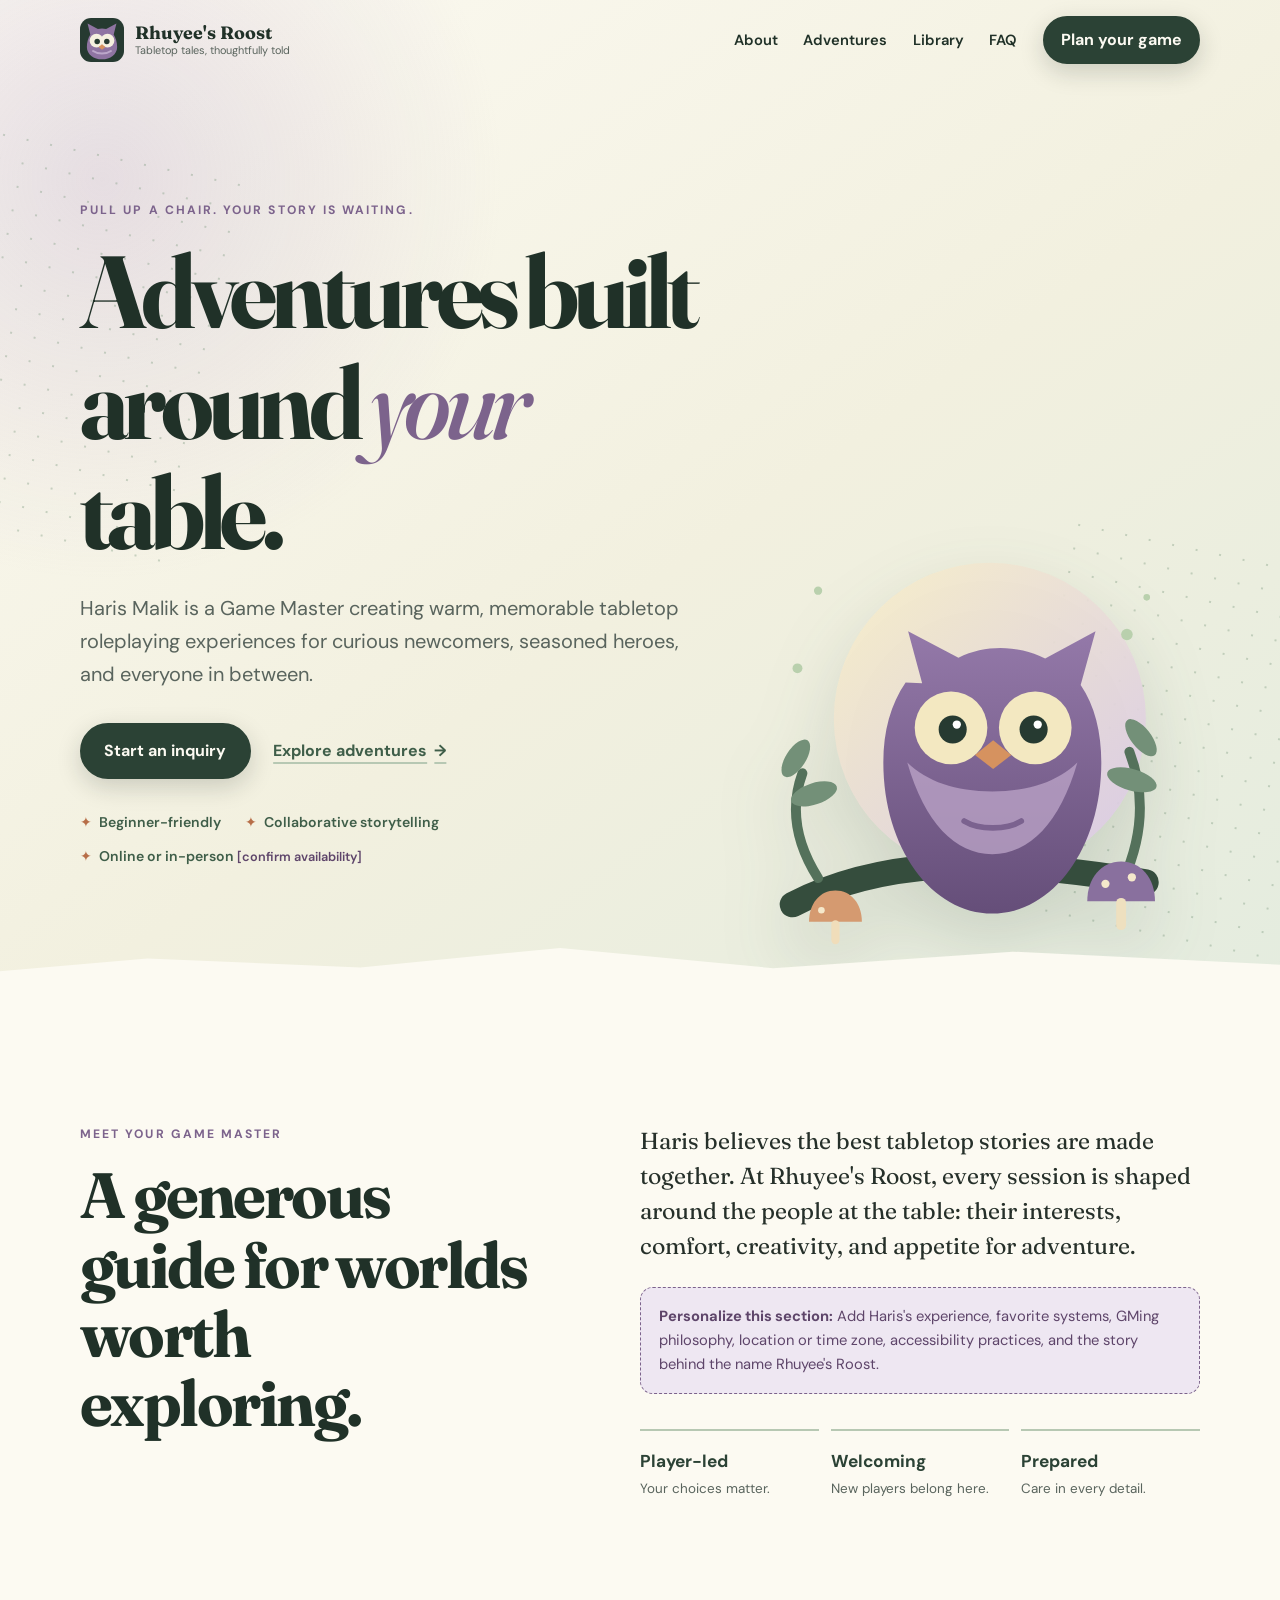
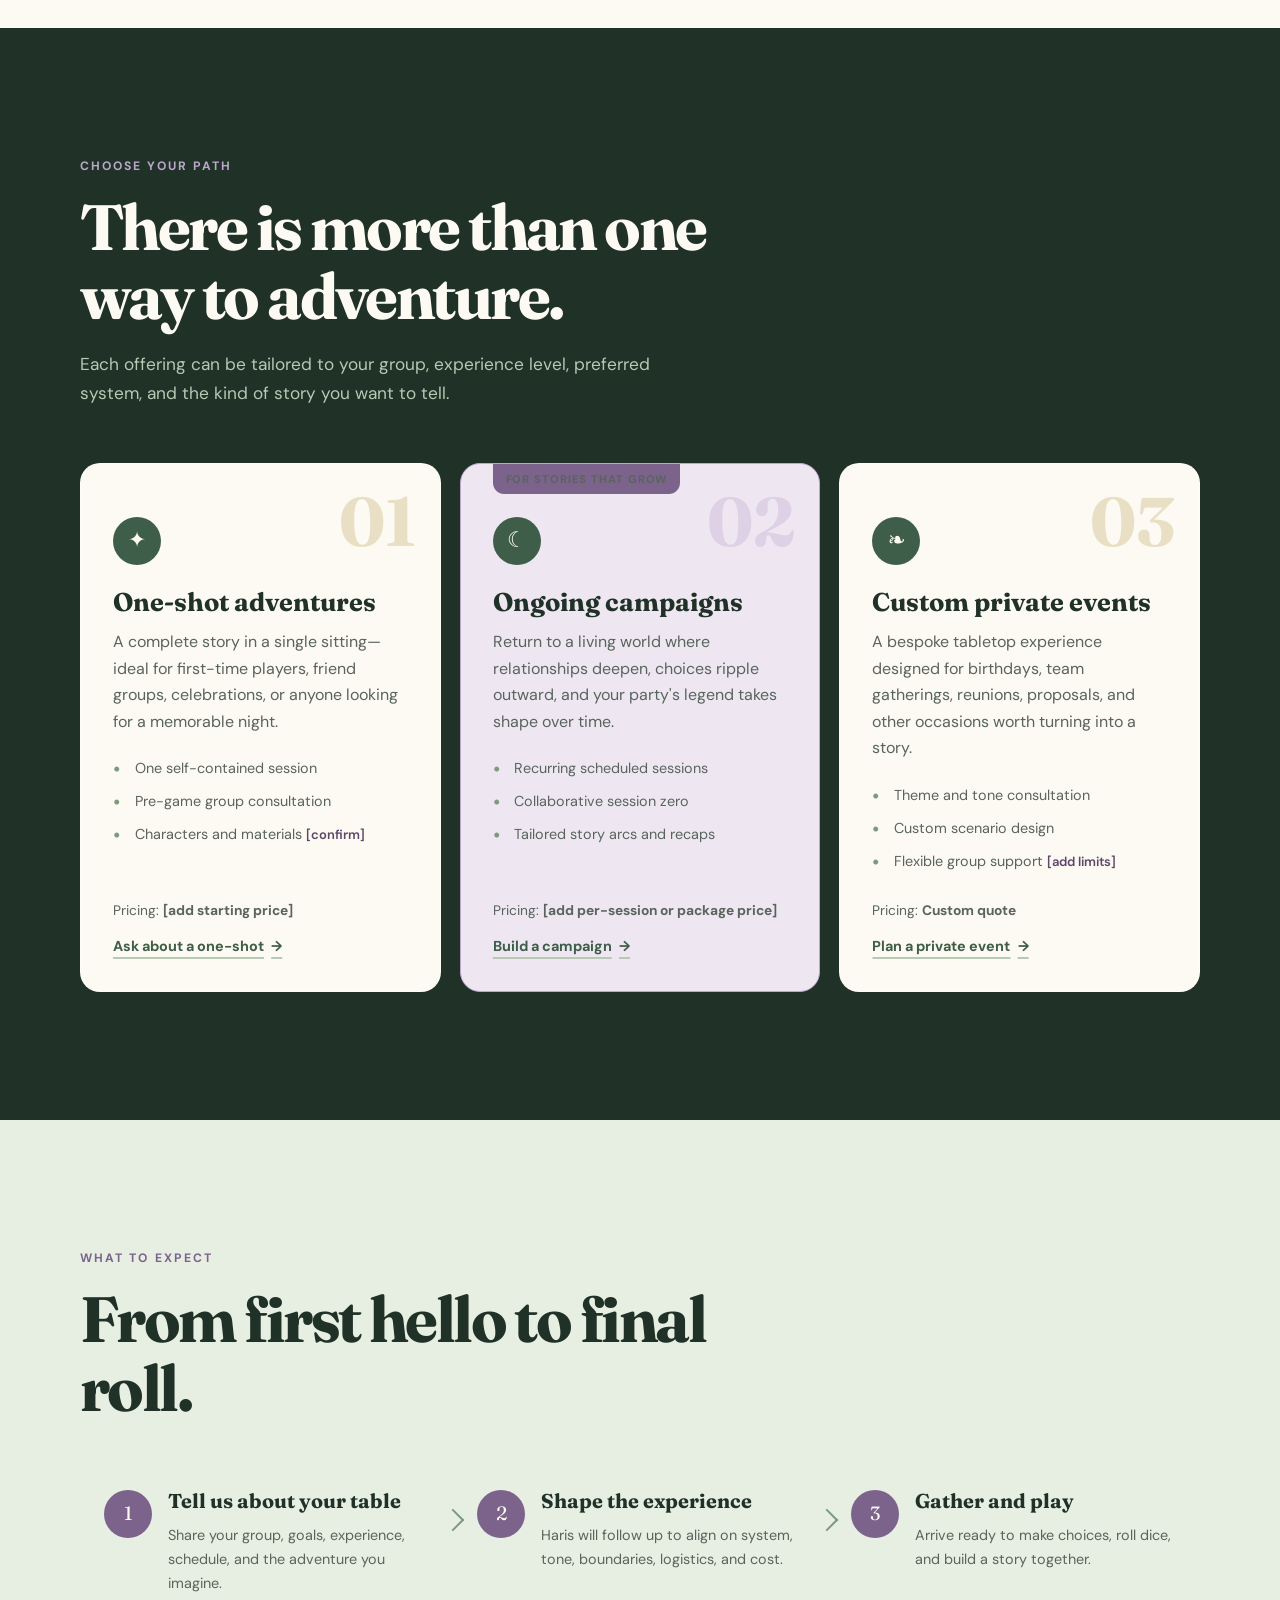
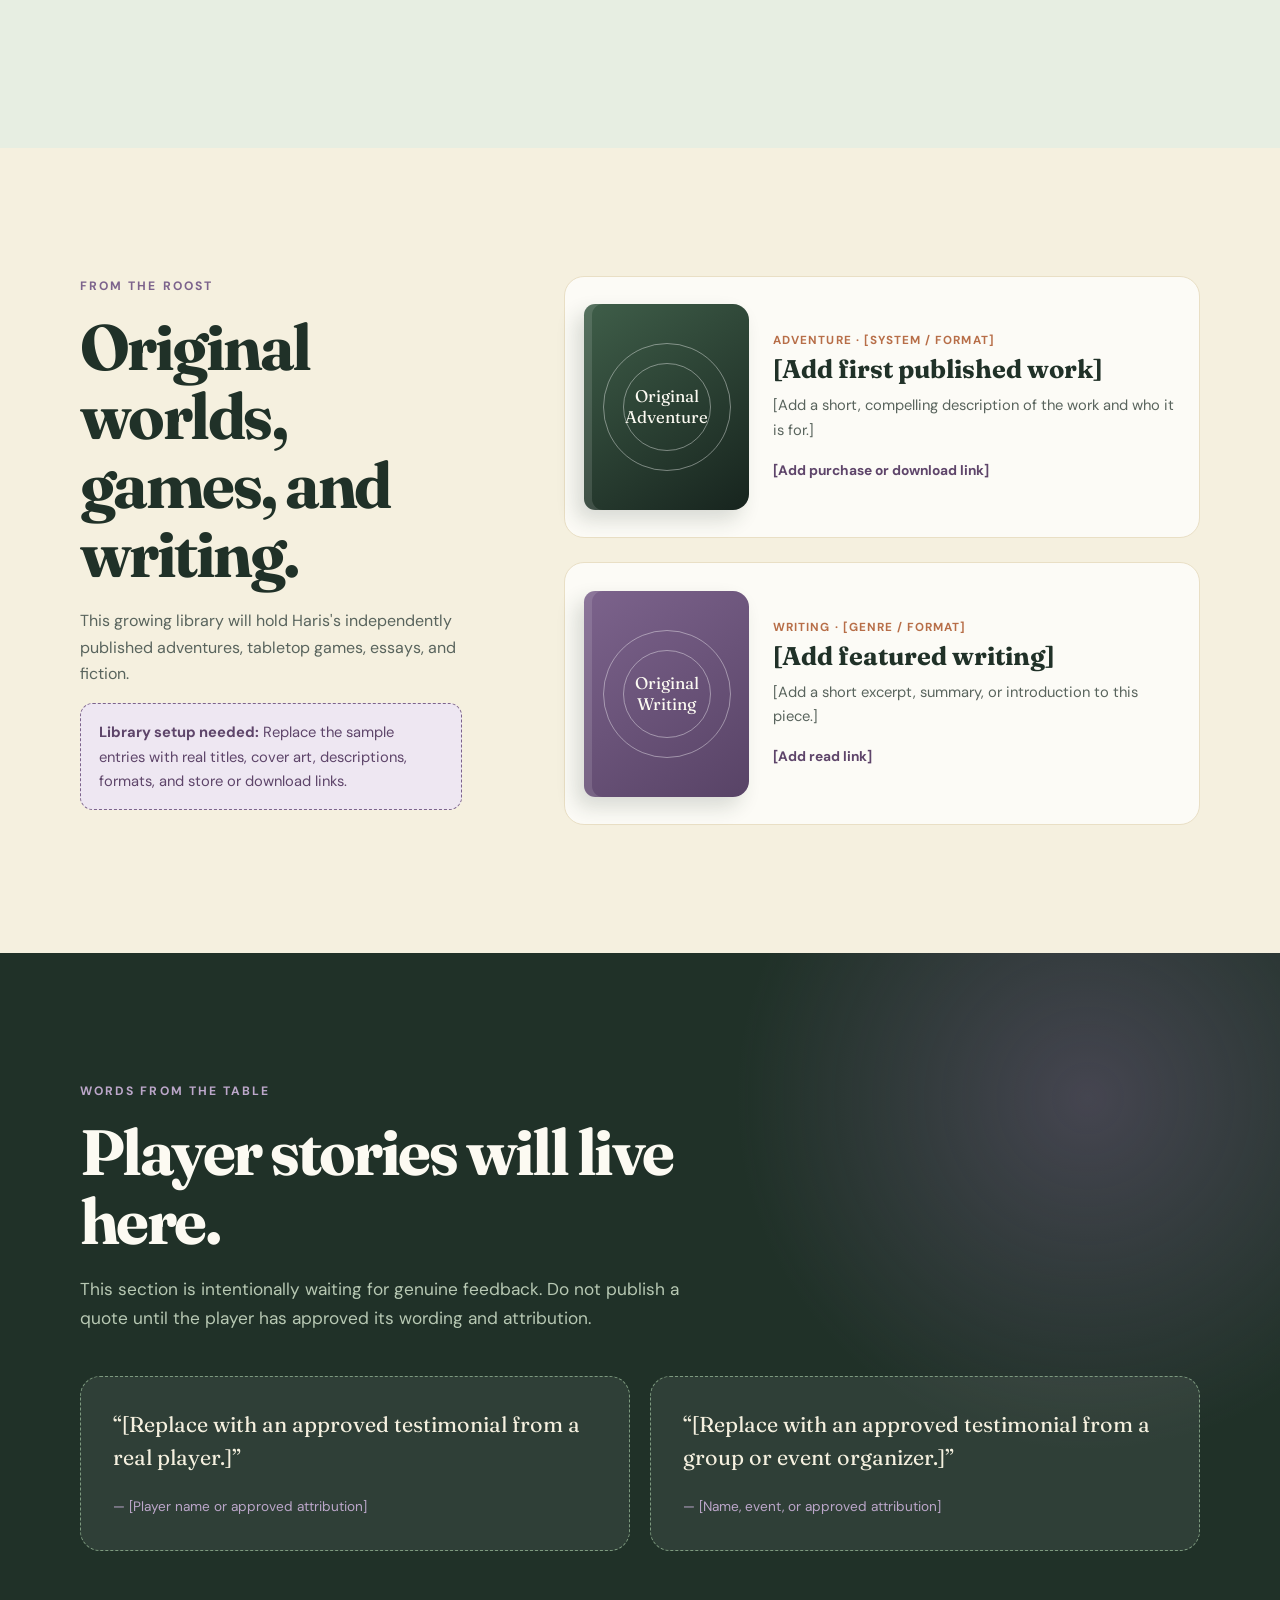
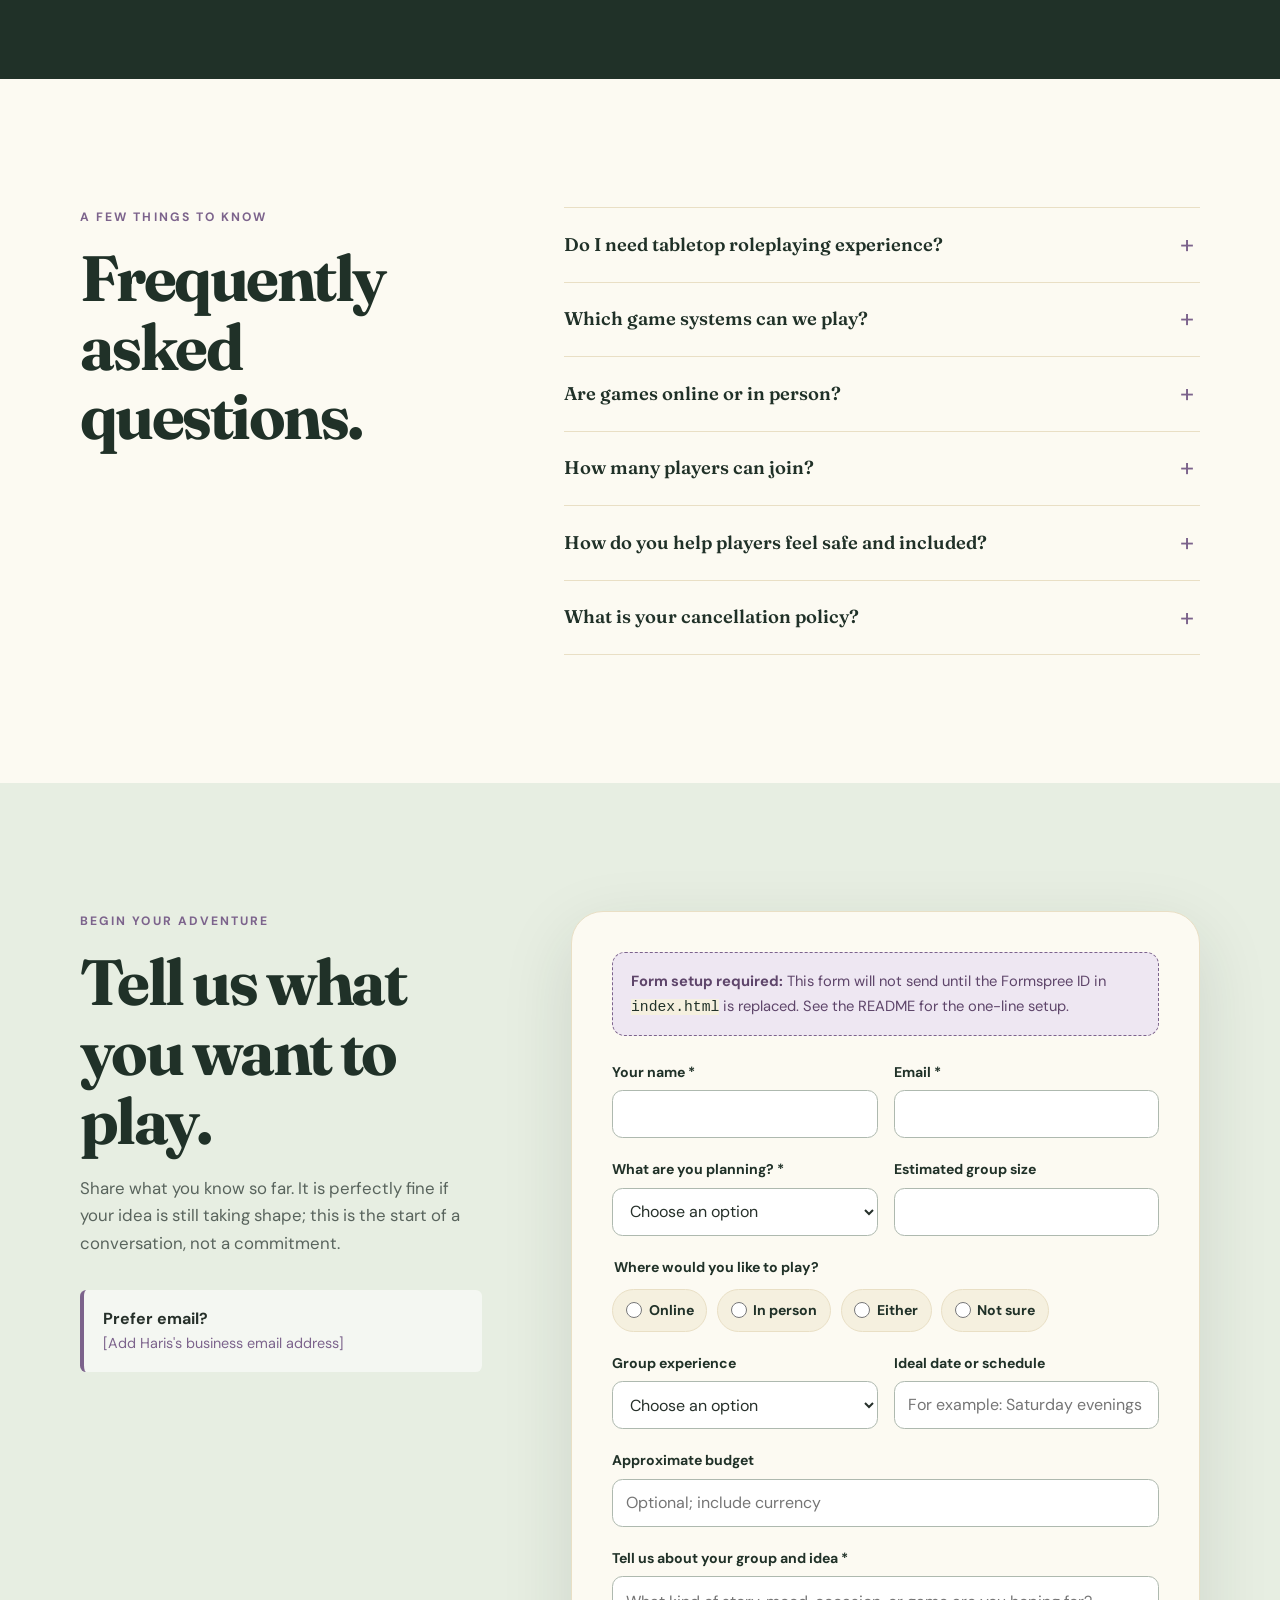
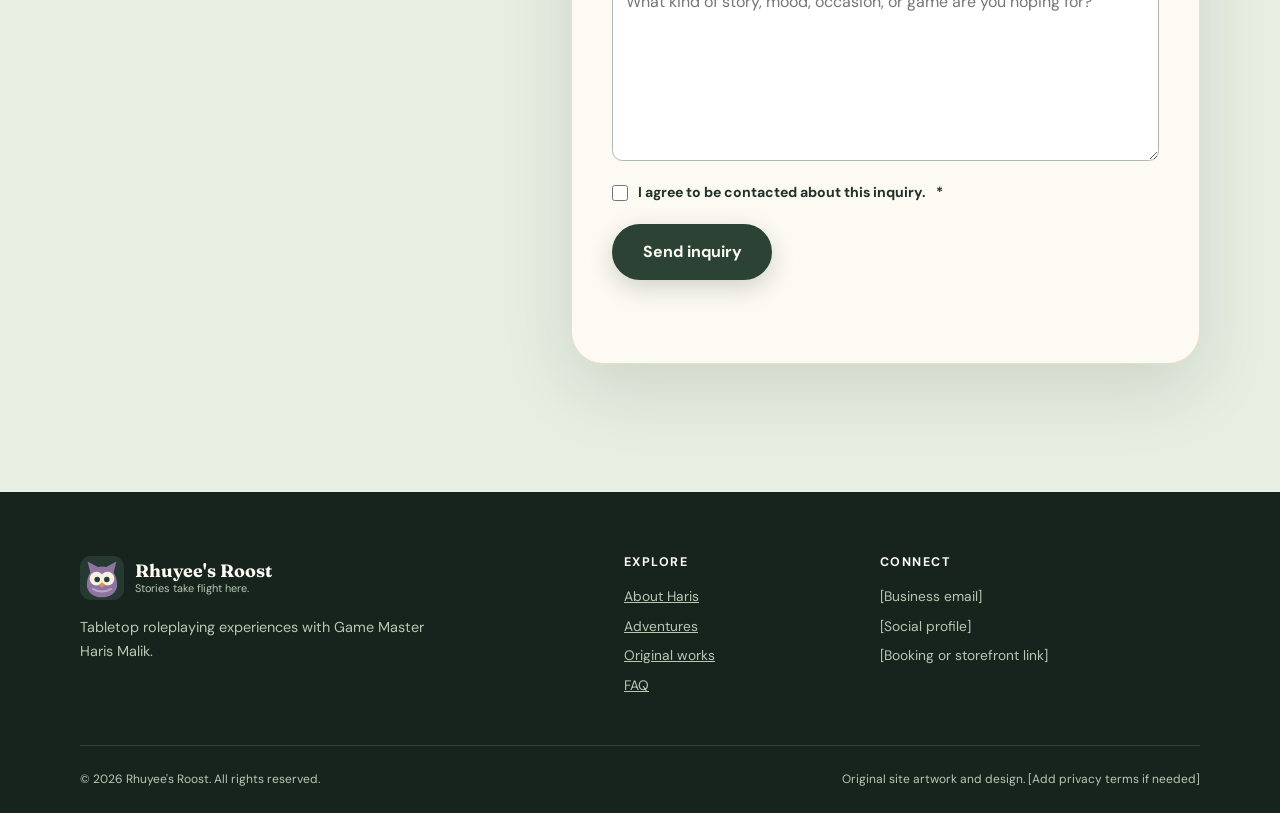
==== index.html @ 5bcc28de "Build initial Rhuyee's Roost website Co-authored-by: Copilot App <223556219+Copilot@users.noreply.gi" ====
<!doctype html>
<html lang="en">
  <head>
    <meta charset="utf-8">
    <meta name="viewport" content="width=device-width, initial-scale=1">
    <meta
      name="description"
      content="Rhuyee's Roost offers welcoming, story-rich tabletop roleplaying adventures led by Game Master Haris Malik."
    >
    <meta name="theme-color" content="#263a31">
    <meta property="og:type" content="website">
    <meta property="og:title" content="Rhuyee's Roost | Tabletop Adventures with Haris Malik">
    <meta
      property="og:description"
      content="Gather around the table for thoughtful, collaborative tabletop roleplaying adventures."
    >
    <meta property="og:url" content="https://jada-not-java.github.io/rhuyees-roost/">
    <meta
      property="og:image"
      content="https://jada-not-java.github.io/rhuyees-roost/assets/social-card.svg"
    >
    <meta property="og:image:alt" content="An illustrated owl resting among leaves and mushrooms">
    <meta name="twitter:card" content="summary_large_image">
    <title>Rhuyee's Roost | Tabletop Adventures with Haris Malik</title>
    <link rel="icon" href="assets/favicon.svg" type="image/svg+xml">
    <link rel="stylesheet" href="styles.css">
    <script src="script.js" defer></script>
  </head>
  <body>
    <a class="skip-link" href="#main-content">Skip to main content</a>

    <header class="site-header" data-header>
      <div class="shell header-inner">
        <a class="brand" href="#top" aria-label="Rhuyee's Roost home">
          <img src="assets/favicon.svg" alt="" width="44" height="44">
          <span>
            <strong>Rhuyee's Roost</strong>
            <small>Tabletop tales, thoughtfully told</small>
          </span>
        </a>

        <button
          class="nav-toggle"
          type="button"
          aria-expanded="false"
          aria-controls="primary-navigation"
          data-nav-toggle
        >
          <span class="sr-only">Toggle navigation</span>
          <span aria-hidden="true"></span>
          <span aria-hidden="true"></span>
          <span aria-hidden="true"></span>
        </button>

        <nav id="primary-navigation" class="primary-nav" aria-label="Primary navigation" data-nav>
          <a href="#about">About</a>
          <a href="#services">Adventures</a>
          <a href="#library">Library</a>
          <a href="#faq">FAQ</a>
          <a class="button button-small" href="#contact">Plan your game</a>
        </nav>
      </div>
    </header>

    <main id="main-content">
      <section id="top" class="hero">
        <div class="hero-glow" aria-hidden="true"></div>
        <div class="shell hero-grid">
          <div class="hero-copy">
            <p class="eyebrow">Pull up a chair. Your story is waiting.</p>
            <h1>Adventures built around <em>your</em> table.</h1>
            <p class="hero-lede">
              Haris Malik is a Game Master creating warm, memorable tabletop roleplaying
              experiences for curious newcomers, seasoned heroes, and everyone in between.
            </p>
            <div class="button-row">
              <a class="button" href="#contact">Start an inquiry</a>
              <a class="text-link" href="#services">Explore adventures <span aria-hidden="true">→</span></a>
            </div>
            <ul class="hero-notes" aria-label="Service highlights">
              <li>Beginner-friendly</li>
              <li>Collaborative storytelling</li>
              <li>Online or in-person <span class="placeholder-inline">[confirm availability]</span></li>
            </ul>
          </div>

          <div class="hero-art" aria-label="An original illustration of an owl in a moonlit forest">
            <svg viewBox="0 0 560 590" role="img" aria-labelledby="hero-art-title hero-art-desc">
              <title id="hero-art-title">The owl of Rhuyee's Roost</title>
              <desc id="hero-art-desc">A friendly owl perched on a branch among leaves and mushrooms.</desc>
              <defs>
                <linearGradient id="moon" x1="0" x2="1" y1="0" y2="1">
                  <stop offset="0" stop-color="#f8efc7"/>
                  <stop offset="1" stop-color="#d9c9e8"/>
                </linearGradient>
                <linearGradient id="owlBody" x1="0" x2="0" y1="0" y2="1">
                  <stop offset="0" stop-color="#9479a9"/>
                  <stop offset="1" stop-color="#654e79"/>
                </linearGradient>
              </defs>
              <circle cx="305" cy="254" r="189" fill="url(#moon)" opacity=".92"/>
              <path d="M66 479c101-52 230-61 428-27" fill="none" stroke="#354d3d" stroke-width="31" stroke-linecap="round"/>
              <path d="M97 447c-26-41-35-83-19-127M467 448c23-51 26-104 7-154" fill="none" stroke="#54715b" stroke-width="12" stroke-linecap="round"/>
              <g fill="#739078">
                <ellipse cx="70" cy="302" rx="26" ry="12" transform="rotate(-57 70 302)"/>
                <ellipse cx="92" cy="345" rx="29" ry="13" transform="rotate(-18 92 345)"/>
                <ellipse cx="488" cy="277" rx="27" ry="12" transform="rotate(52 488 277)"/>
                <ellipse cx="477" cy="328" rx="31" ry="13" transform="rotate(16 477 328)"/>
              </g>
              <g transform="translate(165 135)">
                <path d="M58 76 41 13l61 32c34-16 71-15 105 1l61-33-18 65c17 25 25 57 25 94 0 104-59 183-132 183S11 276 11 172c0-38 9-71 27-97Z" fill="url(#owlBody)"/>
                <path d="M40 172c21 73 58 111 103 111s82-38 103-111c-24 23-58 35-103 35S64 195 40 172Z" fill="#b9a2c6" opacity=".8"/>
                <circle cx="93" cy="130" r="44" fill="#f3e8c1"/>
                <circle cx="195" cy="130" r="44" fill="#f3e8c1"/>
                <circle cx="95" cy="132" r="17" fill="#263a31"/>
                <circle cx="193" cy="132" r="17" fill="#263a31"/>
                <circle cx="100" cy="126" r="5" fill="#fff"/>
                <circle cx="198" cy="126" r="5" fill="#fff"/>
                <path d="m144 145-22 18 22 17 22-17Z" fill="#d6925f"/>
                <path d="M109 243c18 11 51 11 69 0" fill="none" stroke="#7b628f" stroke-width="7" stroke-linecap="round"/>
              </g>
              <g>
                <path d="M86 500c0-22 13-38 32-38s32 16 32 38" fill="#d59a70"/>
                <rect x="113" y="498" width="10" height="29" rx="5" fill="#f0ddba"/>
                <circle cx="101" cy="486" r="4" fill="#f5e8cb"/>
                <path d="M423 475c0-28 17-48 41-48s41 20 41 48" fill="#89709e"/>
                <rect x="458" y="471" width="12" height="39" rx="6" fill="#eee0bf"/>
                <circle cx="445" cy="454" r="5" fill="#f5e8cb"/>
                <circle cx="477" cy="446" r="5" fill="#f5e8cb"/>
              </g>
              <g fill="#b9d0ad">
                <circle cx="97" cy="99" r="5"/>
                <circle cx="471" cy="152" r="7"/>
                <circle cx="495" cy="107" r="4"/>
                <circle cx="72" cy="193" r="6"/>
              </g>
            </svg>
          </div>
        </div>
        <div class="hero-wave" aria-hidden="true"></div>
      </section>

      <section id="about" class="section about">
        <div class="shell split-layout">
          <div>
            <p class="eyebrow">Meet your Game Master</p>
            <h2>A generous guide for worlds worth exploring.</h2>
          </div>
          <div class="prose">
            <p>
              Haris believes the best tabletop stories are made together. At Rhuyee's Roost,
              every session is shaped around the people at the table: their interests, comfort,
              creativity, and appetite for adventure.
            </p>
            <p class="placeholder-block">
              <strong>Personalize this section:</strong> Add Haris's experience, favorite systems,
              GMing philosophy, location or time zone, accessibility practices, and the story
              behind the name Rhuyee's Roost.
            </p>
            <div class="about-values">
              <div>
                <strong>Player-led</strong>
                <span>Your choices matter.</span>
              </div>
              <div>
                <strong>Welcoming</strong>
                <span>New players belong here.</span>
              </div>
              <div>
                <strong>Prepared</strong>
                <span>Care in every detail.</span>
              </div>
            </div>
          </div>
        </div>
      </section>

      <section id="services" class="section services">
        <div class="shell">
          <div class="section-heading">
            <p class="eyebrow">Choose your path</p>
            <h2>There is more than one way to adventure.</h2>
            <p>
              Each offering can be tailored to your group, experience level, preferred system,
              and the kind of story you want to tell.
            </p>
          </div>

          <div class="card-grid">
            <article class="service-card">
              <span class="card-number" aria-hidden="true">01</span>
              <div class="service-icon" aria-hidden="true">✦</div>
              <h3>One-shot adventures</h3>
              <p>
                A complete story in a single sitting—ideal for first-time players, friend groups,
                celebrations, or anyone looking for a memorable night.
              </p>
              <ul>
                <li>One self-contained session</li>
                <li>Pre-game group consultation</li>
                <li>Characters and materials <span class="placeholder-inline">[confirm]</span></li>
              </ul>
              <p class="price-placeholder">Pricing: <strong>[add starting price]</strong></p>
              <a class="text-link" href="#contact">Ask about a one-shot <span aria-hidden="true">→</span></a>
            </article>

            <article class="service-card featured">
              <p class="featured-label">For stories that grow</p>
              <span class="card-number" aria-hidden="true">02</span>
              <div class="service-icon" aria-hidden="true">☾</div>
              <h3>Ongoing campaigns</h3>
              <p>
                Return to a living world where relationships deepen, choices ripple outward, and
                your party's legend takes shape over time.
              </p>
              <ul>
                <li>Recurring scheduled sessions</li>
                <li>Collaborative session zero</li>
                <li>Tailored story arcs and recaps</li>
              </ul>
              <p class="price-placeholder">Pricing: <strong>[add per-session or package price]</strong></p>
              <a class="text-link" href="#contact">Build a campaign <span aria-hidden="true">→</span></a>
            </article>

            <article class="service-card">
              <span class="card-number" aria-hidden="true">03</span>
              <div class="service-icon" aria-hidden="true">❧</div>
              <h3>Custom private events</h3>
              <p>
                A bespoke tabletop experience designed for birthdays, team gatherings, reunions,
                proposals, and other occasions worth turning into a story.
              </p>
              <ul>
                <li>Theme and tone consultation</li>
                <li>Custom scenario design</li>
                <li>Flexible group support <span class="placeholder-inline">[add limits]</span></li>
              </ul>
              <p class="price-placeholder">Pricing: <strong>Custom quote</strong></p>
              <a class="text-link" href="#contact">Plan a private event <span aria-hidden="true">→</span></a>
            </article>
          </div>
        </div>
      </section>

      <section class="section experience">
        <div class="shell">
          <div class="section-heading compact">
            <p class="eyebrow">What to expect</p>
            <h2>From first hello to final roll.</h2>
          </div>
          <ol class="steps">
            <li>
              <span>1</span>
              <div>
                <h3>Tell us about your table</h3>
                <p>Share your group, goals, experience, schedule, and the adventure you imagine.</p>
              </div>
            </li>
            <li>
              <span>2</span>
              <div>
                <h3>Shape the experience</h3>
                <p>Haris will follow up to align on system, tone, boundaries, logistics, and cost.</p>
              </div>
            </li>
            <li>
              <span>3</span>
              <div>
                <h3>Gather and play</h3>
                <p>Arrive ready to make choices, roll dice, and build a story together.</p>
              </div>
            </li>
          </ol>
        </div>
      </section>

      <section id="library" class="section library">
        <div class="shell library-grid">
          <div class="library-intro">
            <p class="eyebrow">From the Roost</p>
            <h2>Original worlds, games, and writing.</h2>
            <p>
              This growing library will hold Haris's independently published adventures,
              tabletop games, essays, and fiction.
            </p>
            <p class="placeholder-block">
              <strong>Library setup needed:</strong> Replace the sample entries with real titles,
              cover art, descriptions, formats, and store or download links.
            </p>
          </div>

          <div class="library-list">
            <article class="work-card">
              <div class="book-cover cover-one" aria-hidden="true">
                <span>Original<br>Adventure</span>
              </div>
              <div>
                <p class="work-type">Adventure · <span>[system / format]</span></p>
                <h3>[Add first published work]</h3>
                <p>[Add a short, compelling description of the work and who it is for.]</p>
                <span class="disabled-link" aria-label="Purchase or download link not yet available">
                  [Add purchase or download link]
                </span>
              </div>
            </article>

            <article class="work-card">
              <div class="book-cover cover-two" aria-hidden="true">
                <span>Original<br>Writing</span>
              </div>
              <div>
                <p class="work-type">Writing · <span>[genre / format]</span></p>
                <h3>[Add featured writing]</h3>
                <p>[Add a short excerpt, summary, or introduction to this piece.]</p>
                <span class="disabled-link" aria-label="Read link not yet available">[Add read link]</span>
              </div>
            </article>
          </div>
        </div>
      </section>

      <section class="section testimonials" aria-labelledby="testimonials-title">
        <div class="shell">
          <div class="section-heading compact">
            <p class="eyebrow">Words from the table</p>
            <h2 id="testimonials-title">Player stories will live here.</h2>
            <p>
              This section is intentionally waiting for genuine feedback. Do not publish a quote
              until the player has approved its wording and attribution.
            </p>
          </div>
          <div class="testimonial-grid">
            <blockquote>
              <p>“[Replace with an approved testimonial from a real player.]”</p>
              <footer>— [Player name or approved attribution]</footer>
            </blockquote>
            <blockquote>
              <p>“[Replace with an approved testimonial from a group or event organizer.]”</p>
              <footer>— [Name, event, or approved attribution]</footer>
            </blockquote>
          </div>
        </div>
      </section>

      <section id="faq" class="section faq">
        <div class="shell faq-layout">
          <div>
            <p class="eyebrow">A few things to know</p>
            <h2>Frequently asked questions.</h2>
          </div>
          <div class="accordion" data-accordion>
            <details>
              <summary>Do I need tabletop roleplaying experience?</summary>
              <p>
                Not at all. New players are welcome, and Haris can explain the rules, guide
                character creation, and help everyone feel at home at the table.
              </p>
            </details>
            <details>
              <summary>Which game systems can we play?</summary>
              <p>
                <span class="placeholder-inline">[List the systems Haris currently offers.]</span>
                If you have a particular system in mind, include it in your inquiry.
              </p>
            </details>
            <details>
              <summary>Are games online or in person?</summary>
              <p>
                <span class="placeholder-inline">[Confirm online platforms, in-person service area,
                travel policy, and any venue requirements.]</span>
              </p>
            </details>
            <details>
              <summary>How many players can join?</summary>
              <p>
                <span class="placeholder-inline">[Add ideal and maximum group sizes.]</span>
                Group size affects the recommended format, session length, and quote.
              </p>
            </details>
            <details>
              <summary>How do you help players feel safe and included?</summary>
              <p>
                Every booking includes a conversation about tone, boundaries, and player needs.
                <span class="placeholder-inline">[Add the safety tools and accessibility practices
                Haris uses.]</span>
              </p>
            </details>
            <details>
              <summary>What is your cancellation policy?</summary>
              <p>
                <span class="placeholder-inline">[Add booking, deposit, rescheduling, cancellation,
                and refund terms before accepting paid reservations.]</span>
              </p>
            </details>
          </div>
        </div>
      </section>

      <section id="contact" class="section contact">
        <div class="shell contact-grid">
          <div class="contact-copy">
            <p class="eyebrow">Begin your adventure</p>
            <h2>Tell us what you want to play.</h2>
            <p>
              Share what you know so far. It is perfectly fine if your idea is still taking shape;
              this is the start of a conversation, not a commitment.
            </p>
            <div class="contact-note">
              <strong>Prefer email?</strong>
              <span>[Add Haris's business email address]</span>
            </div>
          </div>

          <form
            class="inquiry-form"
            action="https://formspree.io/f/REPLACE_WITH_FORM_ID"
            method="post"
            data-inquiry-form
          >
            <div class="form-banner" role="note">
              <strong>Form setup required:</strong> This form will not send until the Formspree ID
              in <code>index.html</code> is replaced. See the README for the one-line setup.
            </div>

            <div class="field-row">
              <div class="field">
                <label for="name">Your name <span aria-hidden="true">*</span></label>
                <input id="name" name="name" type="text" autocomplete="name" required>
              </div>
              <div class="field">
                <label for="email">Email <span aria-hidden="true">*</span></label>
                <input id="email" name="email" type="email" autocomplete="email" required>
              </div>
            </div>

            <div class="field-row">
              <div class="field">
                <label for="service">What are you planning? <span aria-hidden="true">*</span></label>
                <select id="service" name="service" required>
                  <option value="">Choose an option</option>
                  <option>One-shot adventure</option>
                  <option>Ongoing campaign</option>
                  <option>Custom private event</option>
                  <option>Not sure yet</option>
                </select>
              </div>
              <div class="field">
                <label for="group-size">Estimated group size</label>
                <input id="group-size" name="group_size" type="number" min="1" max="30" inputmode="numeric">
              </div>
            </div>

            <fieldset>
              <legend>Where would you like to play?</legend>
              <div class="choice-row">
                <label><input type="radio" name="format" value="Online"> Online</label>
                <label><input type="radio" name="format" value="In person"> In person</label>
                <label><input type="radio" name="format" value="Either"> Either</label>
                <label><input type="radio" name="format" value="Not sure"> Not sure</label>
              </div>
            </fieldset>

            <div class="field-row">
              <div class="field">
                <label for="experience">Group experience</label>
                <select id="experience" name="experience">
                  <option value="">Choose an option</option>
                  <option>Everyone is new</option>
                  <option>Mostly new players</option>
                  <option>Mixed experience</option>
                  <option>Mostly experienced players</option>
                </select>
              </div>
              <div class="field">
                <label for="timing">Ideal date or schedule</label>
                <input id="timing" name="timing" type="text" placeholder="For example: Saturday evenings in May">
              </div>
            </div>

            <div class="field">
              <label for="budget">Approximate budget</label>
              <input
                id="budget"
                name="budget"
                type="text"
                inputmode="decimal"
                placeholder="Optional; include currency"
              >
            </div>

            <div class="field">
              <label for="message">Tell us about your group and idea <span aria-hidden="true">*</span></label>
              <textarea
                id="message"
                name="message"
                rows="6"
                required
                placeholder="What kind of story, mood, occasion, or game are you hoping for?"
              ></textarea>
            </div>

            <div class="field checkbox-field">
              <label>
                <input type="checkbox" name="contact_consent" value="yes" required>
                I agree to be contacted about this inquiry. <span aria-hidden="true">*</span>
              </label>
            </div>

            <input type="text" name="_gotcha" tabindex="-1" autocomplete="off" class="honeypot" aria-hidden="true">
            <input type="hidden" name="_subject" value="New Rhuyee's Roost booking inquiry">

            <button class="button submit-button" type="submit">Send inquiry</button>
            <p class="form-status" role="status" aria-live="polite" data-form-status></p>
          </form>
        </div>
      </section>
    </main>

    <footer class="site-footer">
      <div class="shell footer-grid">
        <div>
          <a class="brand footer-brand" href="#top" aria-label="Rhuyee's Roost home">
            <img src="assets/favicon.svg" alt="" width="44" height="44">
            <span>
              <strong>Rhuyee's Roost</strong>
              <small>Stories take flight here.</small>
            </span>
          </a>
          <p>Tabletop roleplaying experiences with Game Master Haris Malik.</p>
        </div>
        <div>
          <h2>Explore</h2>
          <a href="#about">About Haris</a>
          <a href="#services">Adventures</a>
          <a href="#library">Original works</a>
          <a href="#faq">FAQ</a>
        </div>
        <div>
          <h2>Connect</h2>
          <span>[Business email]</span>
          <span>[Social profile]</span>
          <span>[Booking or storefront link]</span>
        </div>
      </div>
      <div class="shell footer-bottom">
        <p>© <span data-year></span> Rhuyee's Roost. All rights reserved.</p>
        <p>Original site artwork and design. <span>[Add privacy terms if needed]</span></p>
      </div>
    </footer>
  </body>
</html>
---- styles.css ----
@import url("https://fonts.googleapis.com/css2?family=DM+Sans:wght@400;500;600;700&family=Fraunces:opsz,wght@9..144,500;9..144,600;9..144,700&display=swap");

:root {
  --forest-950: #17241e;
  --forest-900: #203128;
  --forest-800: #2b4235;
  --forest-700: #3f5e49;
  --forest-600: #57765e;
  --sage-500: #7d9a7f;
  --sage-300: #b7c8b3;
  --sage-100: #e7eee2;
  --cream-50: #fcfaf2;
  --cream-100: #f5f0df;
  --cream-200: #e9dfc5;
  --plum-800: #584366;
  --plum-600: #7c638c;
  --plum-300: #bca7ca;
  --plum-100: #eee7f2;
  --rust-500: #b76e48;
  --gold-400: #d7b86c;
  --ink: #26302a;
  --muted: #59645d;
  --white: #fff;
  --shadow: 0 24px 70px rgba(32, 49, 40, 0.13);
  --radius-large: 2rem;
  --radius-medium: 1.25rem;
  --shell: min(1120px, calc(100% - 2.5rem));
}

*,
*::before,
*::after {
  box-sizing: border-box;
}

html {
  scroll-behavior: smooth;
}

body {
  margin: 0;
  color: var(--ink);
  background: var(--cream-50);
  font-family: "DM Sans", system-ui, sans-serif;
  font-size: 1rem;
  line-height: 1.65;
  text-rendering: optimizeLegibility;
}

body.nav-open {
  overflow: hidden;
}

img,
svg {
  display: block;
  max-width: 100%;
}

a {
  color: inherit;
}

button,
input,
select,
textarea {
  font: inherit;
}

button,
a {
  -webkit-tap-highlight-color: transparent;
}

:focus-visible {
  outline: 3px solid var(--rust-500);
  outline-offset: 4px;
}

::selection {
  color: var(--forest-950);
  background: var(--gold-400);
}

.shell {
  width: var(--shell);
  margin-inline: auto;
}

.sr-only {
  position: absolute;
  width: 1px;
  height: 1px;
  padding: 0;
  margin: -1px;
  overflow: hidden;
  clip: rect(0, 0, 0, 0);
  white-space: nowrap;
  border: 0;
}

.skip-link {
  position: fixed;
  z-index: 1000;
  top: 0.75rem;
  left: 0.75rem;
  padding: 0.75rem 1rem;
  color: var(--white);
  background: var(--forest-950);
  border-radius: 0.5rem;
  transform: translateY(-150%);
}

.skip-link:focus {
  transform: translateY(0);
}

h1,
h2,
h3,
p {
  margin-top: 0;
}

h1,
h2,
h3 {
  color: var(--forest-900);
  font-family: "Fraunces", Georgia, serif;
  line-height: 1.08;
}

h1 {
  max-width: 780px;
  margin-bottom: 1.5rem;
  font-size: clamp(3.2rem, 8vw, 6.7rem);
  letter-spacing: -0.055em;
}

h1 em {
  color: var(--plum-600);
  font-style: italic;
  font-weight: 500;
}

h2 {
  margin-bottom: 1.25rem;
  font-size: clamp(2.35rem, 5vw, 4.25rem);
  letter-spacing: -0.04em;
}

h3 {
  margin-bottom: 0.8rem;
  font-size: 1.6rem;
}

.eyebrow {
  margin-bottom: 1rem;
  color: var(--plum-600);
  font-size: 0.76rem;
  font-weight: 700;
  letter-spacing: 0.17em;
  text-transform: uppercase;
}

.section {
  padding-block: clamp(5rem, 10vw, 8rem);
  scroll-margin-top: 5rem;
}

.section-heading {
  max-width: 700px;
  margin-bottom: 3.5rem;
}

.section-heading > p:last-child {
  max-width: 620px;
  color: var(--muted);
  font-size: 1.08rem;
}

.section-heading.compact {
  margin-bottom: 2.75rem;
}

.placeholder-inline,
.placeholder-block,
.price-placeholder,
.disabled-link,
.form-banner {
  color: #5e456a;
}

.placeholder-inline {
  font-size: 0.9em;
  font-weight: 600;
}

.placeholder-block,
.form-banner {
  padding: 1rem 1.1rem;
  background: var(--plum-100);
  border: 1px dashed var(--plum-600);
  border-radius: 0.8rem;
  font-size: 0.92rem;
}

.button,
.text-link {
  display: inline-flex;
  align-items: center;
  justify-content: center;
  gap: 0.45rem;
  font-weight: 700;
  text-decoration: none;
}

.button {
  min-height: 3.25rem;
  padding: 0.8rem 1.4rem;
  color: var(--cream-50);
  background: var(--forest-800);
  border: 2px solid var(--forest-800);
  border-radius: 999px;
  box-shadow: 0 8px 24px rgba(23, 36, 30, 0.18);
  cursor: pointer;
  transition: background-color 180ms ease, border-color 180ms ease, transform 180ms ease;
}

.button:hover {
  background: var(--plum-800);
  border-color: var(--plum-800);
  transform: translateY(-2px);
}

.button-small {
  min-height: 2.7rem;
  padding: 0.55rem 1rem;
}

.text-link {
  color: var(--forest-700);
  text-decoration: underline;
  text-decoration-color: var(--sage-300);
  text-decoration-thickness: 2px;
  text-underline-offset: 0.35rem;
}

.text-link:hover {
  color: var(--plum-800);
  text-decoration-color: var(--plum-600);
}

.site-header {
  position: fixed;
  z-index: 100;
  top: 0;
  right: 0;
  left: 0;
  border-bottom: 1px solid transparent;
  transition: background-color 180ms ease, border-color 180ms ease, box-shadow 180ms ease;
}

.site-header.scrolled {
  background: rgba(252, 250, 242, 0.94);
  border-bottom-color: var(--cream-200);
  box-shadow: 0 8px 30px rgba(23, 36, 30, 0.08);
  backdrop-filter: blur(14px);
}

.header-inner {
  display: flex;
  align-items: center;
  justify-content: space-between;
  min-height: 5rem;
}

.brand {
  display: inline-flex;
  align-items: center;
  gap: 0.7rem;
  text-decoration: none;
}

.brand img {
  width: 2.75rem;
  height: 2.75rem;
}

.brand span {
  display: grid;
}

.brand strong {
  color: var(--forest-900);
  font-family: "Fraunces", Georgia, serif;
  font-size: 1.12rem;
  line-height: 1.2;
}

.brand small {
  color: var(--muted);
  font-size: 0.68rem;
  line-height: 1.4;
}

.primary-nav {
  display: flex;
  align-items: center;
  gap: 1.6rem;
}

.primary-nav > a:not(.button) {
  color: var(--forest-900);
  font-size: 0.92rem;
  font-weight: 600;
  text-decoration: none;
}

.primary-nav > a:not(.button):hover {
  color: var(--plum-600);
}

.nav-toggle {
  display: none;
}

.hero {
  position: relative;
  min-height: 820px;
  padding-top: 8.5rem;
  overflow: hidden;
  background:
    radial-gradient(circle at 8% 18%, rgba(188, 167, 202, 0.32), transparent 25rem),
    linear-gradient(145deg, var(--cream-50), #f2f0df 55%, #e4ecdf);
}

.hero::before,
.hero::after {
  position: absolute;
  content: "";
  width: 25rem;
  height: 25rem;
  opacity: 0.38;
  background-image: radial-gradient(var(--sage-500) 1.2px, transparent 1.2px);
  background-size: 24px 24px;
  transform: rotate(12deg);
  pointer-events: none;
}

.hero::before {
  top: 8rem;
  left: -12rem;
}

.hero::after {
  right: -9rem;
  bottom: 3rem;
}

.hero-grid {
  position: relative;
  z-index: 1;
  display: grid;
  grid-template-columns: minmax(0, 1.15fr) minmax(360px, 0.85fr);
  align-items: center;
  gap: 2rem;
}

.hero-copy {
  padding-block: 4rem 8rem;
}

.hero-lede {
  max-width: 650px;
  margin-bottom: 2rem;
  color: var(--muted);
  font-size: clamp(1.05rem, 2vw, 1.25rem);
}

.button-row {
  display: flex;
  align-items: center;
  flex-wrap: wrap;
  gap: 1.4rem;
  margin-bottom: 2rem;
}

.hero-notes {
  display: flex;
  flex-wrap: wrap;
  gap: 0.7rem 1.5rem;
  padding: 0;
  margin: 0;
  color: var(--forest-700);
  font-size: 0.88rem;
  font-weight: 600;
  list-style: none;
}

.hero-notes li::before {
  margin-right: 0.45rem;
  color: var(--rust-500);
  content: "✦";
}

.hero-art {
  position: relative;
  align-self: end;
  filter: drop-shadow(0 30px 35px rgba(43, 66, 53, 0.16));
}

.hero-art svg {
  width: 100%;
  min-width: 440px;
}

.hero-wave {
  position: absolute;
  z-index: 2;
  right: -2%;
  bottom: -1px;
  left: -2%;
  height: 75px;
  background: var(--cream-50);
  clip-path: polygon(0 68%, 13% 48%, 29% 60%, 44% 34%, 60% 61%, 78% 39%, 100% 58%, 100% 100%, 0 100%);
}

.split-layout {
  display: grid;
  grid-template-columns: 0.9fr 1.1fr;
  gap: clamp(3rem, 8vw, 7rem);
}

.prose {
  color: var(--muted);
  font-size: 1.08rem;
}

.prose > p:first-child {
  color: var(--ink);
  font-family: "Fraunces", Georgia, serif;
  font-size: 1.45rem;
  line-height: 1.5;
}

.about-values {
  display: grid;
  grid-template-columns: repeat(3, 1fr);
  gap: 0.75rem;
  margin-top: 2.2rem;
}

.about-values div {
  display: grid;
  gap: 0.15rem;
  padding-top: 1rem;
  border-top: 2px solid var(--sage-300);
}

.about-values strong {
  color: var(--forest-800);
}

.about-values span {
  font-size: 0.84rem;
}

.services {
  background: var(--forest-900);
}

.services .section-heading h2 {
  color: var(--cream-50);
}

.services .section-heading > p:last-child {
  color: var(--sage-300);
}

.services .eyebrow {
  color: var(--plum-300);
}

.card-grid {
  display: grid;
  grid-template-columns: repeat(3, 1fr);
  gap: 1.2rem;
}

.service-card {
  position: relative;
  display: flex;
  flex-direction: column;
  min-height: 100%;
  padding: 2rem;
  overflow: hidden;
  background: var(--cream-50);
  border: 1px solid rgba(255, 255, 255, 0.35);
  border-radius: var(--radius-medium);
}

.service-card.featured {
  background: var(--plum-100);
  border-color: var(--plum-300);
}

.featured-label {
  position: absolute;
  top: 0;
  left: 2rem;
  padding: 0.35rem 0.8rem;
  color: var(--white);
  background: var(--plum-600);
  border-radius: 0 0 0.7rem 0.7rem;
  font-size: 0.7rem;
  font-weight: 700;
  letter-spacing: 0.08em;
  text-transform: uppercase;
}

.card-number {
  position: absolute;
  top: 1.5rem;
  right: 1.5rem;
  color: var(--cream-200);
  font-family: "Fraunces", Georgia, serif;
  font-size: 4.3rem;
  font-weight: 700;
  line-height: 1;
}

.featured .card-number {
  color: #ded1e6;
}

.service-icon {
  display: grid;
  place-items: center;
  width: 3rem;
  height: 3rem;
  margin: 1.3rem 0 1.5rem;
  color: var(--cream-50);
  background: var(--forest-700);
  border-radius: 50%;
  font-size: 1.35rem;
}

.service-card > p,
.service-card li {
  color: var(--muted);
}

.service-card ul {
  display: grid;
  gap: 0.5rem;
  padding: 0;
  margin: 0.4rem 0 1.5rem;
  list-style: none;
}

.service-card li {
  padding-left: 1.35rem;
  font-size: 0.9rem;
}

.service-card li::before {
  float: left;
  margin-left: -1.35rem;
  color: var(--sage-500);
  content: "•";
  font-size: 1.3rem;
  line-height: 1.2;
}

.service-card .price-placeholder {
  margin-top: auto;
  font-size: 0.86rem;
}

.service-card .text-link {
  align-self: flex-start;
  font-size: 0.9rem;
}

.experience {
  background: var(--sage-100);
}

.steps {
  display: grid;
  grid-template-columns: repeat(3, 1fr);
  padding: 0;
  margin: 0;
  list-style: none;
}

.steps li {
  position: relative;
  display: grid;
  grid-template-columns: auto 1fr;
  gap: 1rem;
  padding: 1.5rem;
}

.steps li:not(:last-child)::after {
  position: absolute;
  top: 2.9rem;
  right: -0.5rem;
  width: 1rem;
  height: 1rem;
  border-top: 2px solid var(--sage-500);
  border-right: 2px solid var(--sage-500);
  content: "";
  transform: rotate(45deg);
}

.steps li > span {
  display: grid;
  place-items: center;
  width: 3rem;
  height: 3rem;
  color: var(--cream-50);
  background: var(--plum-600);
  border-radius: 50%;
  font-family: "Fraunces", Georgia, serif;
  font-size: 1.2rem;
}

.steps h3 {
  font-size: 1.25rem;
}

.steps p {
  margin-bottom: 0;
  color: var(--muted);
  font-size: 0.9rem;
}

.library {
  background: var(--cream-100);
}

.library-grid {
  display: grid;
  grid-template-columns: 0.75fr 1.25fr;
  gap: clamp(3rem, 8vw, 7rem);
}

.library-intro {
  align-self: start;
  position: sticky;
  top: 7rem;
}

.library-intro > p:not(.eyebrow, .placeholder-block) {
  color: var(--muted);
}

.library-list {
  display: grid;
  gap: 1.5rem;
}

.work-card {
  display: grid;
  grid-template-columns: 165px 1fr;
  align-items: center;
  gap: 1.5rem;
  padding: 1.2rem;
  background: rgba(255, 255, 255, 0.72);
  border: 1px solid var(--cream-200);
  border-radius: var(--radius-medium);
}

.book-cover {
  position: relative;
  display: grid;
  place-items: center;
  aspect-ratio: 4 / 5;
  overflow: hidden;
  color: var(--cream-50);
  border-radius: 0.7rem 1rem 1rem 0.7rem;
  box-shadow: -8px 10px 20px rgba(32, 49, 40, 0.16), inset 8px 0 rgba(255, 255, 255, 0.12);
  text-align: center;
}

.book-cover::before,
.book-cover::after {
  position: absolute;
  border: 1px solid rgba(255, 255, 255, 0.4);
  border-radius: 50%;
  content: "";
}

.book-cover::before {
  width: 8rem;
  height: 8rem;
}

.book-cover::after {
  width: 5.5rem;
  height: 5.5rem;
}

.book-cover span {
  position: relative;
  z-index: 1;
  font-family: "Fraunces", Georgia, serif;
  font-size: 1.05rem;
  line-height: 1.25;
}

.cover-one {
  background: linear-gradient(145deg, var(--forest-700), var(--forest-950));
}

.cover-two {
  background: linear-gradient(145deg, var(--plum-600), var(--plum-800));
}

.work-type {
  margin-bottom: 0.35rem;
  color: var(--rust-500);
  font-size: 0.73rem;
  font-weight: 700;
  letter-spacing: 0.09em;
  text-transform: uppercase;
}

.work-card h3 {
  margin-bottom: 0.6rem;
}

.work-card p:not(.work-type) {
  color: var(--muted);
  font-size: 0.92rem;
}

.disabled-link {
  font-size: 0.86rem;
  font-weight: 700;
}

.testimonials {
  color: var(--sage-100);
  background:
    radial-gradient(circle at 85% 20%, rgba(124, 99, 140, 0.4), transparent 22rem),
    var(--forest-900);
}

.testimonials h2 {
  color: var(--cream-50);
}

.testimonials .section-heading > p:last-child {
  color: var(--sage-300);
}

.testimonials .eyebrow {
  color: var(--plum-300);
}

.testimonial-grid {
  display: grid;
  grid-template-columns: repeat(2, 1fr);
  gap: 1.25rem;
}

blockquote {
  margin: 0;
  padding: 2rem;
  background: rgba(255, 255, 255, 0.07);
  border: 1px dashed var(--sage-500);
  border-radius: var(--radius-medium);
}

blockquote p {
  color: var(--cream-100);
  font-family: "Fraunces", Georgia, serif;
  font-size: 1.35rem;
  line-height: 1.5;
}

blockquote footer {
  color: var(--plum-300);
  font-size: 0.85rem;
}

.faq-layout {
  display: grid;
  grid-template-columns: 0.75fr 1.25fr;
  gap: clamp(3rem, 8vw, 7rem);
}

.accordion {
  border-top: 1px solid var(--cream-200);
}

details {
  border-bottom: 1px solid var(--cream-200);
}

summary {
  position: relative;
  padding: 1.35rem 3rem 1.35rem 0;
  color: var(--forest-900);
  font-family: "Fraunces", Georgia, serif;
  font-size: 1.15rem;
  font-weight: 600;
  cursor: pointer;
  list-style: none;
}

summary::-webkit-details-marker {
  display: none;
}

summary::after {
  position: absolute;
  top: 50%;
  right: 0.35rem;
  color: var(--plum-600);
  content: "+";
  font-family: "DM Sans", system-ui, sans-serif;
  font-size: 1.6rem;
  font-weight: 400;
  transform: translateY(-50%);
}

details[open] summary::after {
  content: "−";
}

details p {
  padding: 0 2.5rem 1.4rem 0;
  margin: 0;
  color: var(--muted);
}

.contact {
  background: var(--sage-100);
}

.contact-grid {
  display: grid;
  grid-template-columns: 0.78fr 1.22fr;
  align-items: start;
  gap: clamp(3rem, 7vw, 6rem);
}

.contact-copy {
  position: sticky;
  top: 7rem;
}

.contact-copy > p:not(.eyebrow) {
  color: var(--muted);
  font-size: 1.05rem;
}

.contact-note {
  display: grid;
  padding: 1rem 1.2rem;
  margin-top: 2rem;
  background: rgba(255, 255, 255, 0.55);
  border-left: 4px solid var(--plum-600);
  border-radius: 0.4rem;
}

.contact-note span {
  color: var(--plum-600);
  font-size: 0.9rem;
}

.inquiry-form {
  display: grid;
  gap: 1.25rem;
  padding: clamp(1.5rem, 4vw, 2.5rem);
  background: var(--cream-50);
  border: 1px solid var(--cream-200);
  border-radius: var(--radius-large);
  box-shadow: var(--shadow);
}

.form-banner {
  margin-bottom: 0.3rem;
}

.form-banner code {
  color: var(--forest-900);
  background: var(--cream-100);
}

.field-row {
  display: grid;
  grid-template-columns: repeat(2, 1fr);
  gap: 1rem;
}

.field {
  display: grid;
  gap: 0.4rem;
}

label,
legend {
  color: var(--forest-900);
  font-size: 0.88rem;
  font-weight: 700;
}

input,
select,
textarea {
  width: 100%;
  color: var(--ink);
  background: var(--white);
  border: 1px solid #aeb9af;
  border-radius: 0.65rem;
}

input,
select {
  min-height: 3rem;
  padding: 0.6rem 0.8rem;
}

textarea {
  min-height: 9rem;
  padding: 0.75rem 0.8rem;
  resize: vertical;
}

input:hover,
select:hover,
textarea:hover {
  border-color: var(--forest-600);
}

input:focus,
select:focus,
textarea:focus {
  border-color: var(--plum-600);
  box-shadow: 0 0 0 3px rgba(124, 99, 140, 0.15);
  outline: none;
}

fieldset {
  padding: 0;
  margin: 0;
  border: 0;
}

legend {
  margin-bottom: 0.6rem;
}

.choice-row {
  display: flex;
  flex-wrap: wrap;
  gap: 0.6rem;
}

.choice-row label {
  display: flex;
  align-items: center;
  gap: 0.4rem;
  padding: 0.55rem 0.8rem;
  background: var(--cream-100);
  border: 1px solid var(--cream-200);
  border-radius: 999px;
  cursor: pointer;
}

.choice-row input,
.checkbox-field input {
  width: 1rem;
  min-height: 1rem;
  margin: 0;
  accent-color: var(--plum-600);
}

.checkbox-field label {
  display: flex;
  align-items: flex-start;
  gap: 0.6rem;
}

.checkbox-field input {
  flex: 0 0 auto;
  margin-top: 0.25rem;
}

.honeypot {
  position: absolute;
  left: -9999px;
}

.submit-button {
  justify-self: start;
  min-width: 10rem;
}

.form-status {
  min-height: 1.6em;
  margin: 0;
  color: #7b3429;
  font-size: 0.9rem;
  font-weight: 700;
}

.site-footer {
  padding: 4rem 0 1.5rem;
  color: var(--sage-300);
  background: var(--forest-950);
}

.footer-grid {
  display: grid;
  grid-template-columns: 1.6fr 0.7fr 1fr;
  gap: 2rem;
  padding-bottom: 3rem;
}

.footer-brand strong {
  color: var(--cream-50);
}

.footer-brand small {
  color: var(--sage-300);
}

.footer-grid > div {
  display: flex;
  flex-direction: column;
  align-items: flex-start;
  gap: 0.45rem;
}

.footer-grid > div:first-child {
  gap: 1rem;
}

.footer-grid p {
  max-width: 360px;
  margin: 0;
  font-size: 0.9rem;
}

.footer-grid h2 {
  margin-bottom: 0.5rem;
  color: var(--cream-50);
  font-family: "DM Sans", system-ui, sans-serif;
  font-size: 0.78rem;
  letter-spacing: 0.12em;
  text-transform: uppercase;
}

.footer-grid a,
.footer-grid span {
  font-size: 0.86rem;
}

.footer-grid a:hover {
  color: var(--cream-50);
}

.footer-bottom {
  display: flex;
  justify-content: space-between;
  gap: 1rem;
  padding-top: 1.5rem;
  border-top: 1px solid rgba(183, 200, 179, 0.18);
}

.footer-bottom p {
  margin: 0;
  font-size: 0.75rem;
}

@media (max-width: 900px) {
  .nav-toggle {
    display: grid;
    place-content: center;
    gap: 5px;
    width: 2.8rem;
    height: 2.8rem;
    padding: 0;
    background: transparent;
    border: 0;
    cursor: pointer;
  }

  .nav-toggle span:not(.sr-only) {
    display: block;
    width: 1.5rem;
    height: 2px;
    background: var(--forest-900);
    transition: transform 180ms ease, opacity 180ms ease;
  }

  .nav-toggle[aria-expanded="true"] span:nth-child(2) {
    transform: translateY(7px) rotate(45deg);
  }

  .nav-toggle[aria-expanded="true"] span:nth-child(3) {
    opacity: 0;
  }

  .nav-toggle[aria-expanded="true"] span:nth-child(4) {
    transform: translateY(-7px) rotate(-45deg);
  }

  .primary-nav {
    position: fixed;
    top: 5rem;
    right: 0;
    bottom: 0;
    left: 0;
    display: none;
    flex-direction: column;
    align-items: stretch;
    gap: 0;
    padding: 2rem var(--shell);
    background: var(--cream-50);
  }

  .primary-nav.open {
    display: flex;
  }

  .primary-nav > a:not(.button) {
    padding: 1rem 0;
    border-bottom: 1px solid var(--cream-200);
    font-family: "Fraunces", Georgia, serif;
    font-size: 1.45rem;
  }

  .primary-nav .button {
    margin-top: 1.5rem;
  }

  .hero {
    min-height: auto;
    padding-top: 7.5rem;
  }

  .hero-grid {
    grid-template-columns: 1fr;
  }

  .hero-copy {
    padding-block: 2rem 1rem;
  }

  .hero-art {
    width: min(520px, 90%);
    margin-inline: auto;
  }

  .hero-art svg {
    min-width: 0;
  }

  .split-layout,
  .library-grid,
  .faq-layout,
  .contact-grid {
    grid-template-columns: 1fr;
  }

  .library-intro,
  .contact-copy {
    position: static;
  }

  .card-grid {
    grid-template-columns: 1fr;
  }

  .service-card {
    min-height: 0;
  }

  .steps {
    grid-template-columns: 1fr;
  }

  .steps li:not(:last-child)::after {
    top: auto;
    right: auto;
    bottom: -0.3rem;
    left: 2.55rem;
    transform: rotate(135deg);
  }
}

@media (max-width: 620px) {
  :root {
    --shell: min(100% - 1.5rem, 1120px);
  }

  h1 {
    font-size: clamp(3rem, 15vw, 4.3rem);
  }

  h2 {
    font-size: clamp(2.15rem, 11vw, 3.2rem);
  }

  .section {
    padding-block: 4.5rem;
  }

  .brand small {
    display: none;
  }

  .hero-notes {
    display: grid;
    gap: 0.4rem;
  }

  .about-values,
  .field-row,
  .testimonial-grid,
  .footer-grid {
    grid-template-columns: 1fr;
  }

  .about-values {
    gap: 1rem;
  }

  .work-card {
    grid-template-columns: 100px 1fr;
    gap: 1rem;
    padding: 0.8rem;
  }

  .book-cover span {
    font-size: 0.75rem;
  }

  .inquiry-form {
    padding: 1.15rem;
    border-radius: 1.25rem;
  }

  .footer-bottom {
    flex-direction: column;
  }
}

@media (prefers-reduced-motion: reduce) {
  html {
    scroll-behavior: auto;
  }

  *,
  *::before,
  *::after {
    scroll-behavior: auto !important;
    transition-duration: 0.01ms !important;
    animation-duration: 0.01ms !important;
    animation-iteration-count: 1 !important;
  }
}
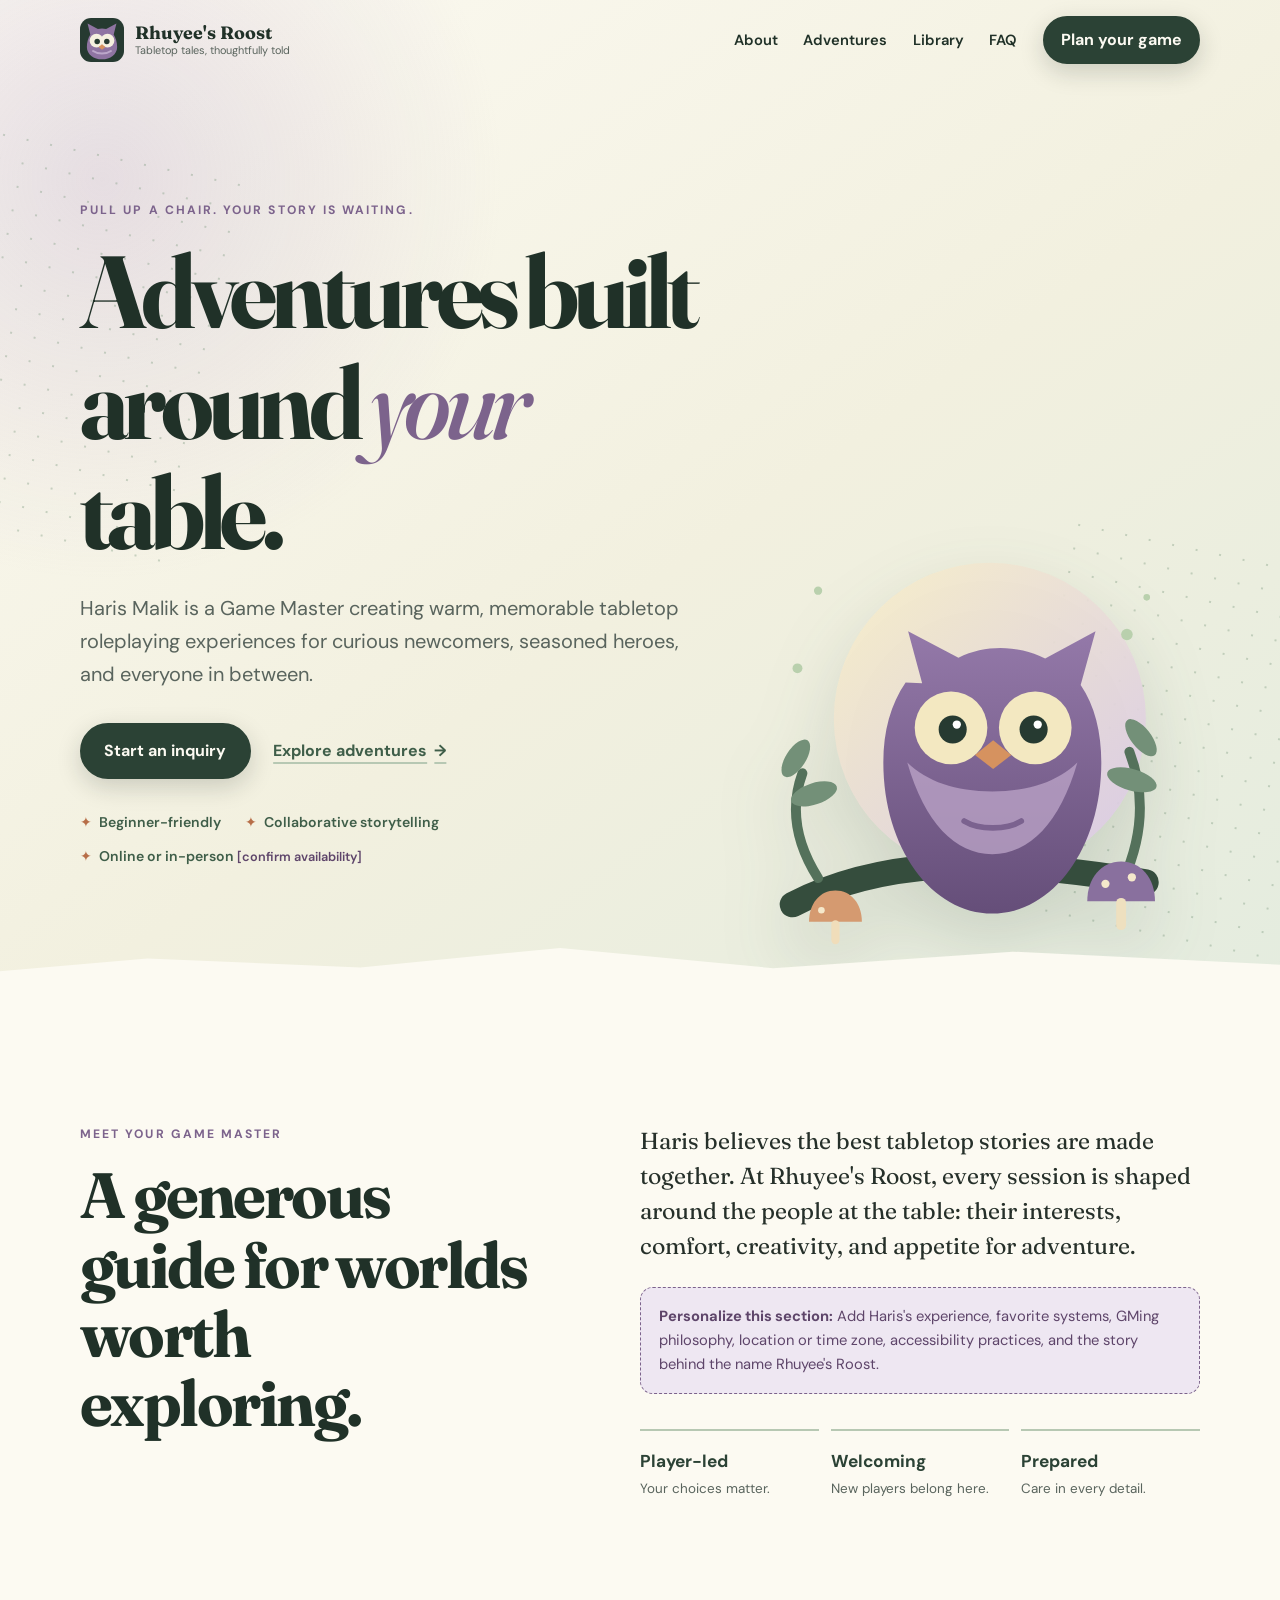
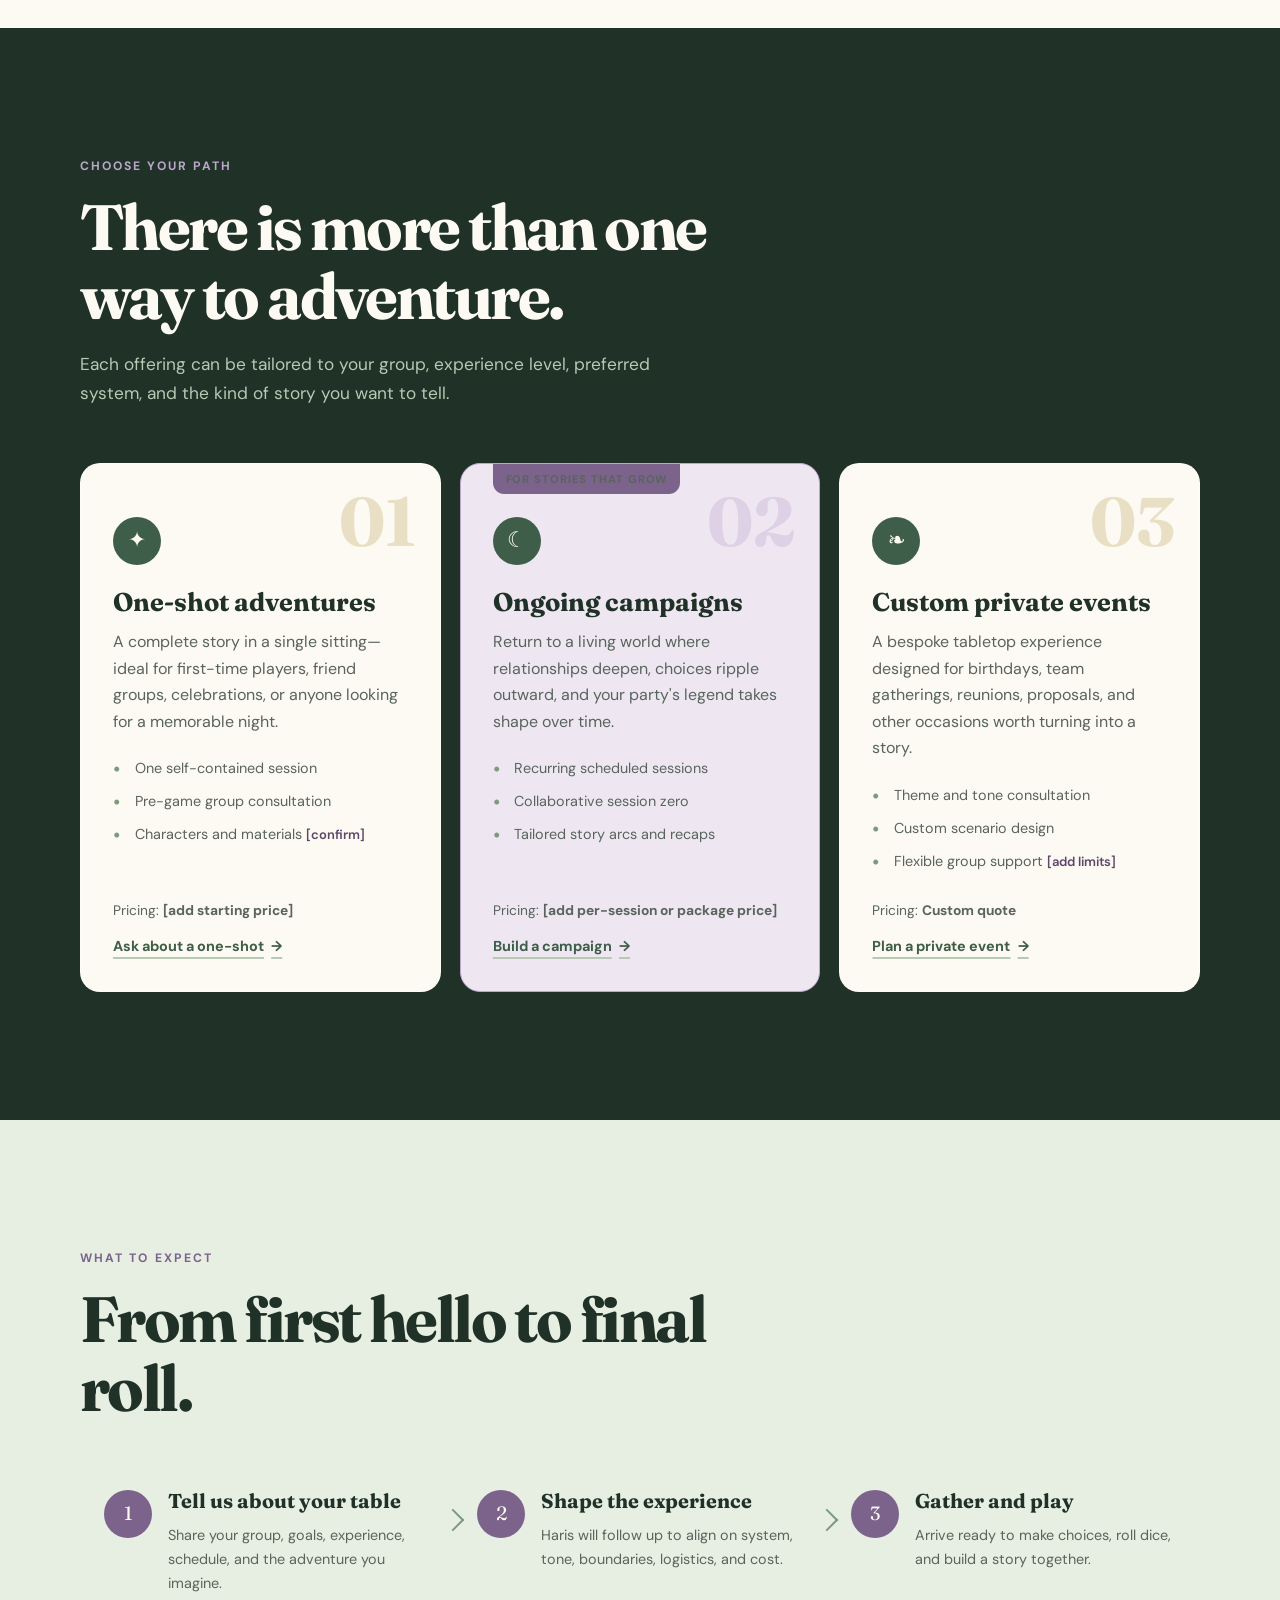
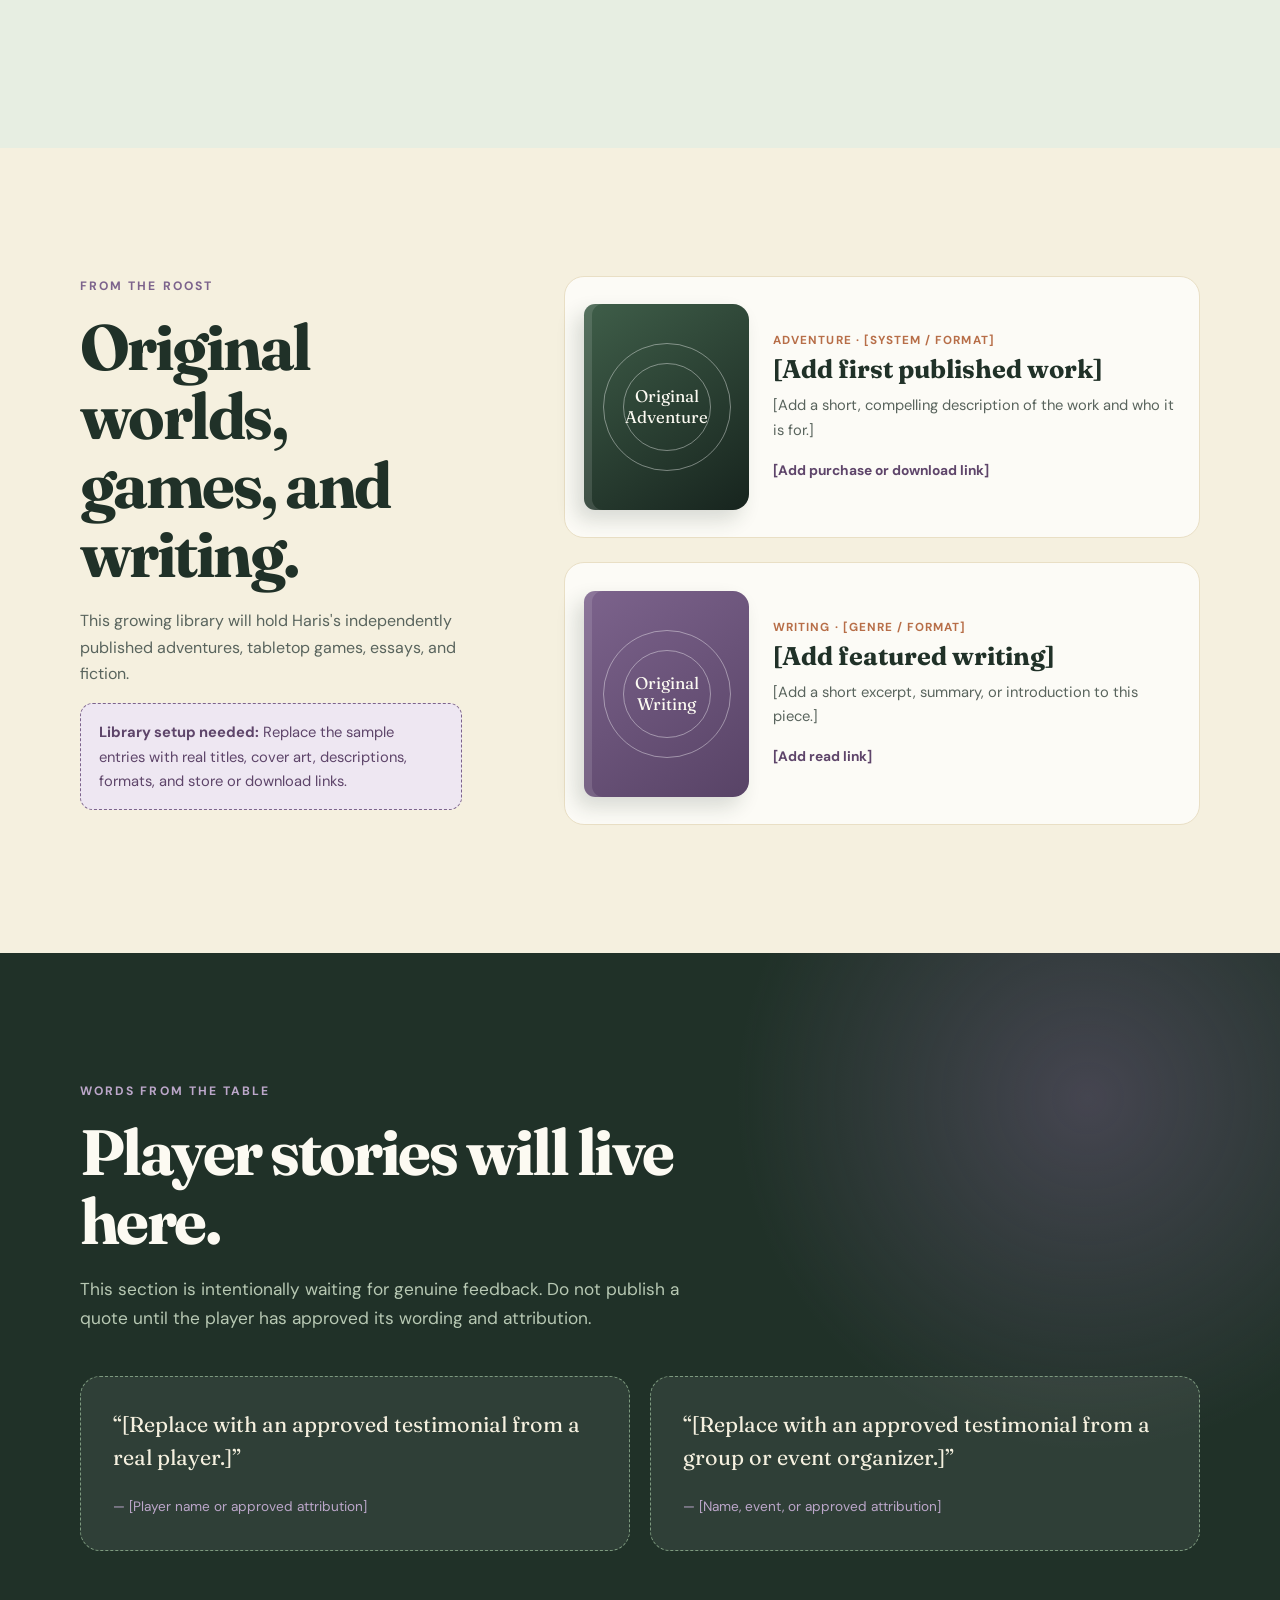
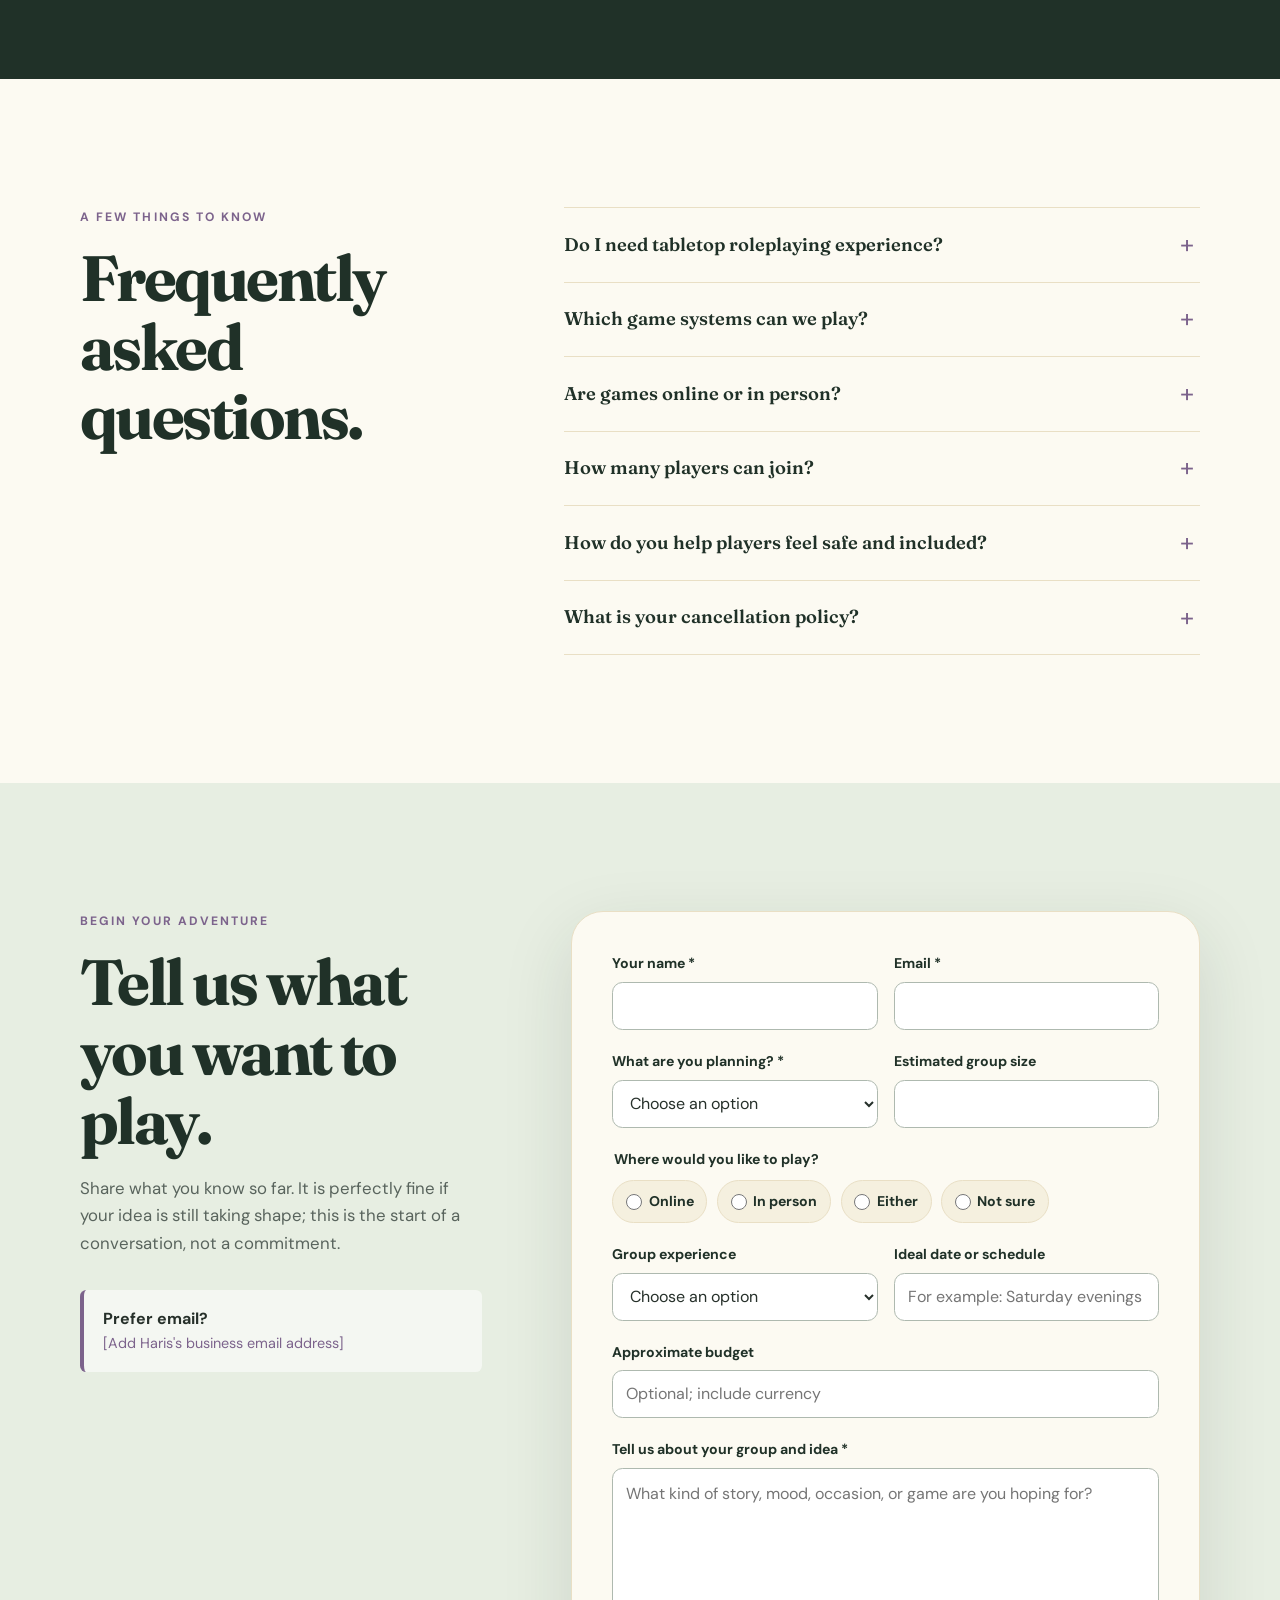
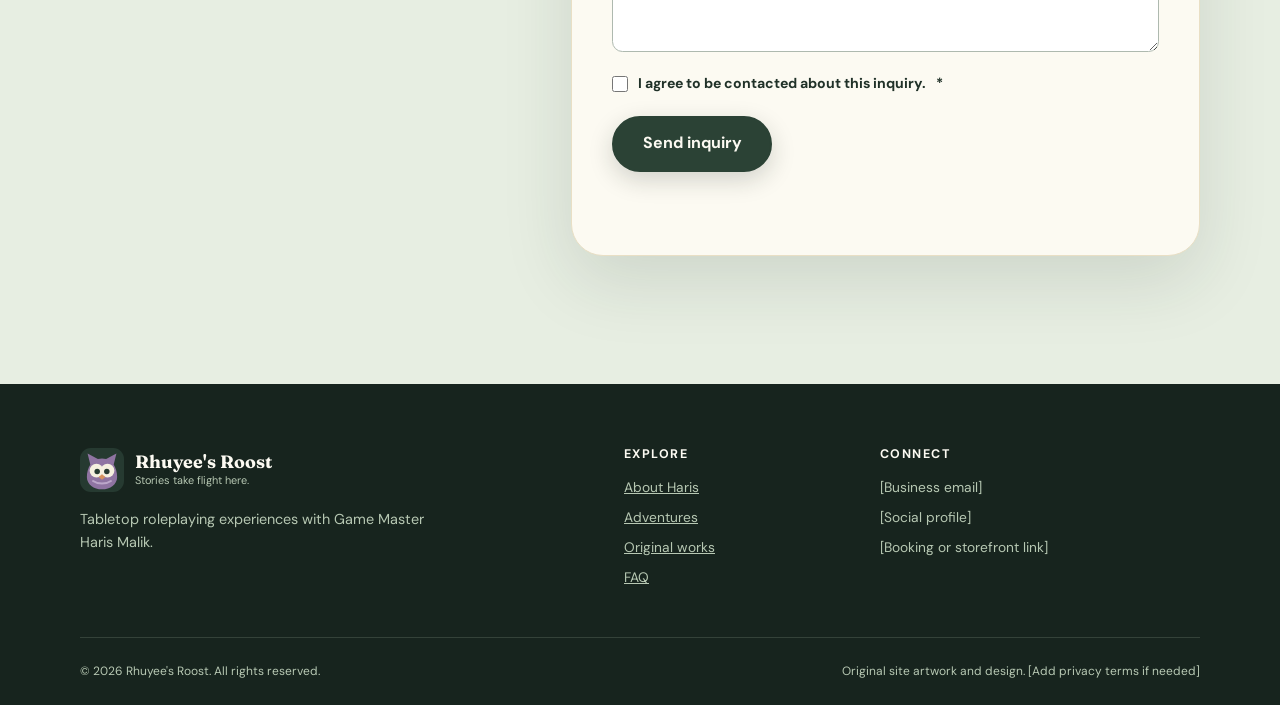
==== commit a3a70974: "Connect Formspree inquiry form Co-authored-by: Copilot App <223556219+Copilot@users.noreply.github.c" ====
--- a/index.html
+++ b/index.html
@@ -413,15 +413,10 @@
 
           <form
             class="inquiry-form"
-            action="https://formspree.io/f/REPLACE_WITH_FORM_ID"
+            action="https://formspree.io/f/mqpprqvq"
             method="post"
             data-inquiry-form
           >
-            <div class="form-banner" role="note">
-              <strong>Form setup required:</strong> This form will not send until the Formspree ID
-              in <code>index.html</code> is replaced. See the README for the one-line setup.
-            </div>
-
             <div class="field-row">
               <div class="field">
                 <label for="name">Your name <span aria-hidden="true">*</span></label>
--- a/styles.css
+++ b/styles.css
@@ -187,8 +187,7 @@
 .placeholder-inline,
 .placeholder-block,
 .price-placeholder,
-.disabled-link,
-.form-banner {
+.disabled-link {
   color: #5e456a;
 }
 
@@ -197,8 +196,7 @@
   font-weight: 600;
 }
 
-.placeholder-block,
-.form-banner {
+.placeholder-block {
   padding: 1rem 1.1rem;
   background: var(--plum-100);
   border: 1px dashed var(--plum-600);
@@ -884,15 +882,6 @@
   box-shadow: var(--shadow);
 }
 
-.form-banner {
-  margin-bottom: 0.3rem;
-}
-
-.form-banner code {
-  color: var(--forest-900);
-  background: var(--cream-100);
-}
-
 .field-row {
   display: grid;
   grid-template-columns: repeat(2, 1fr);
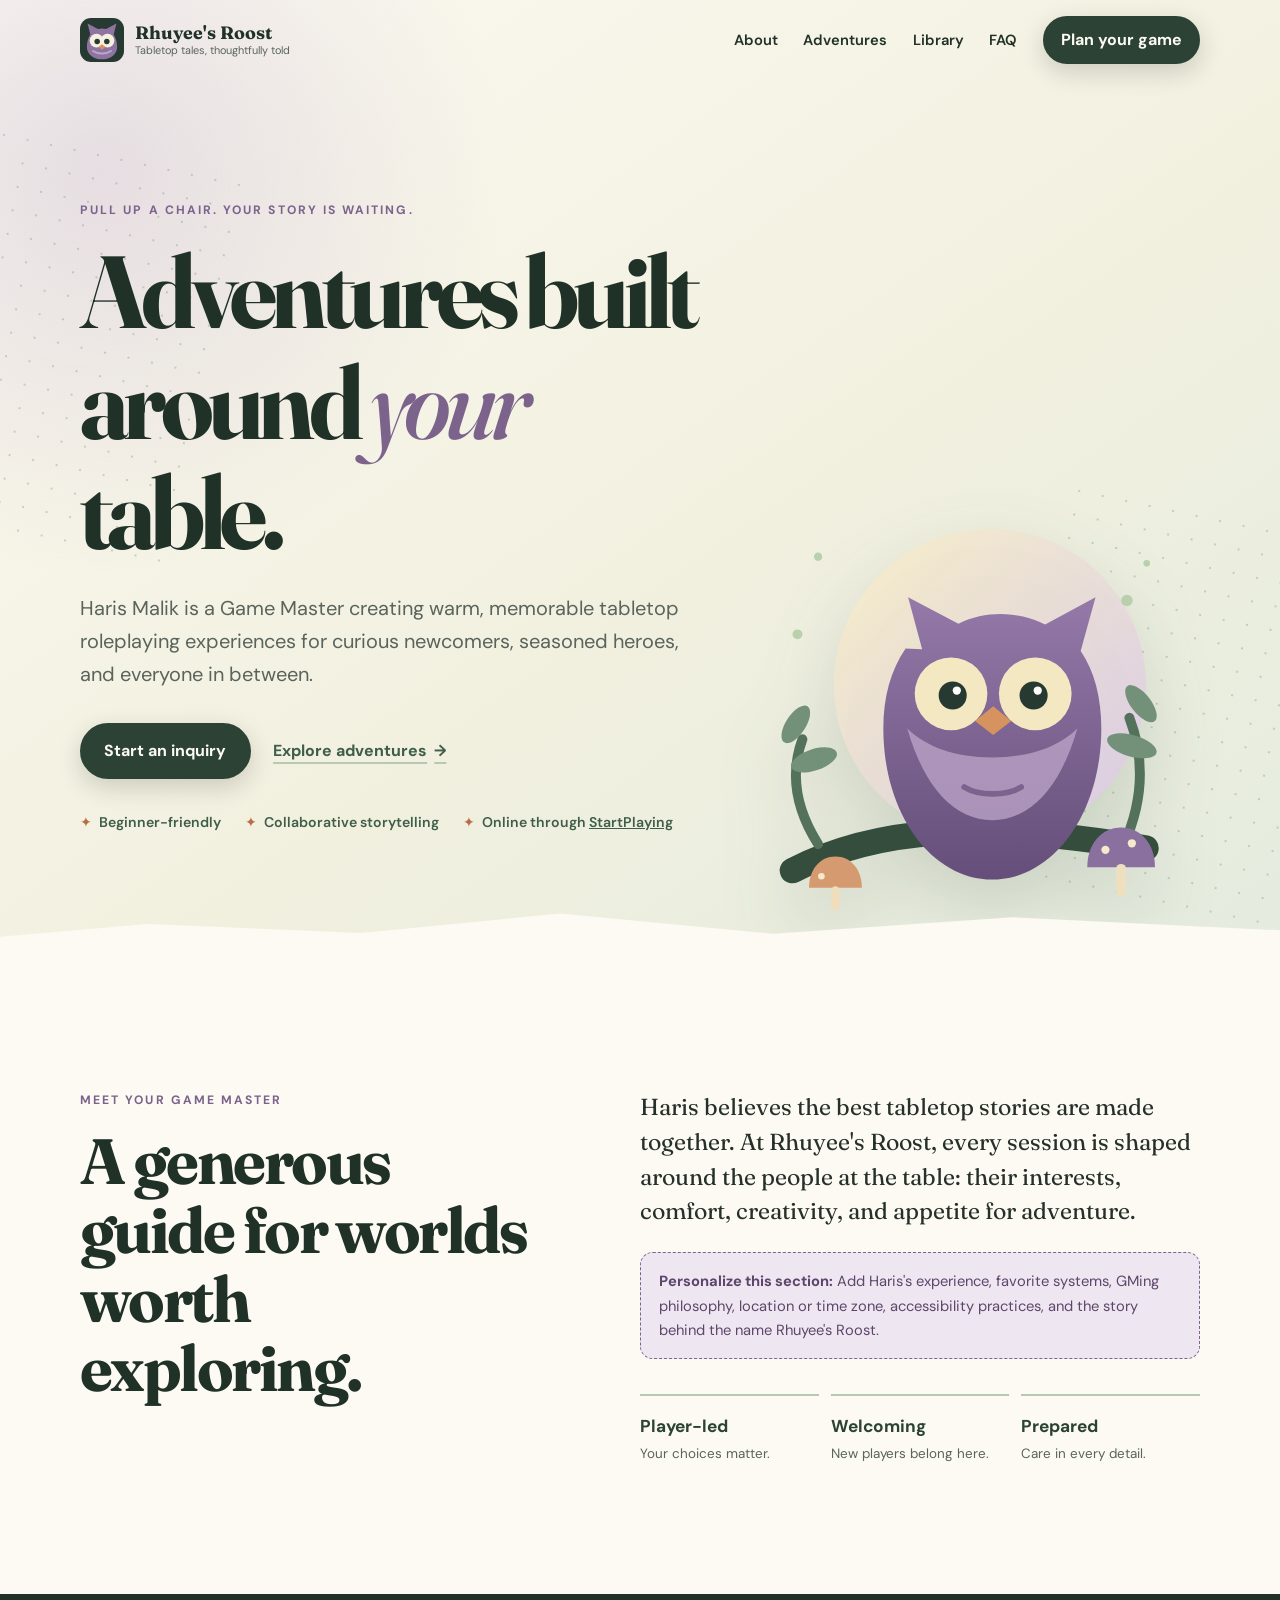
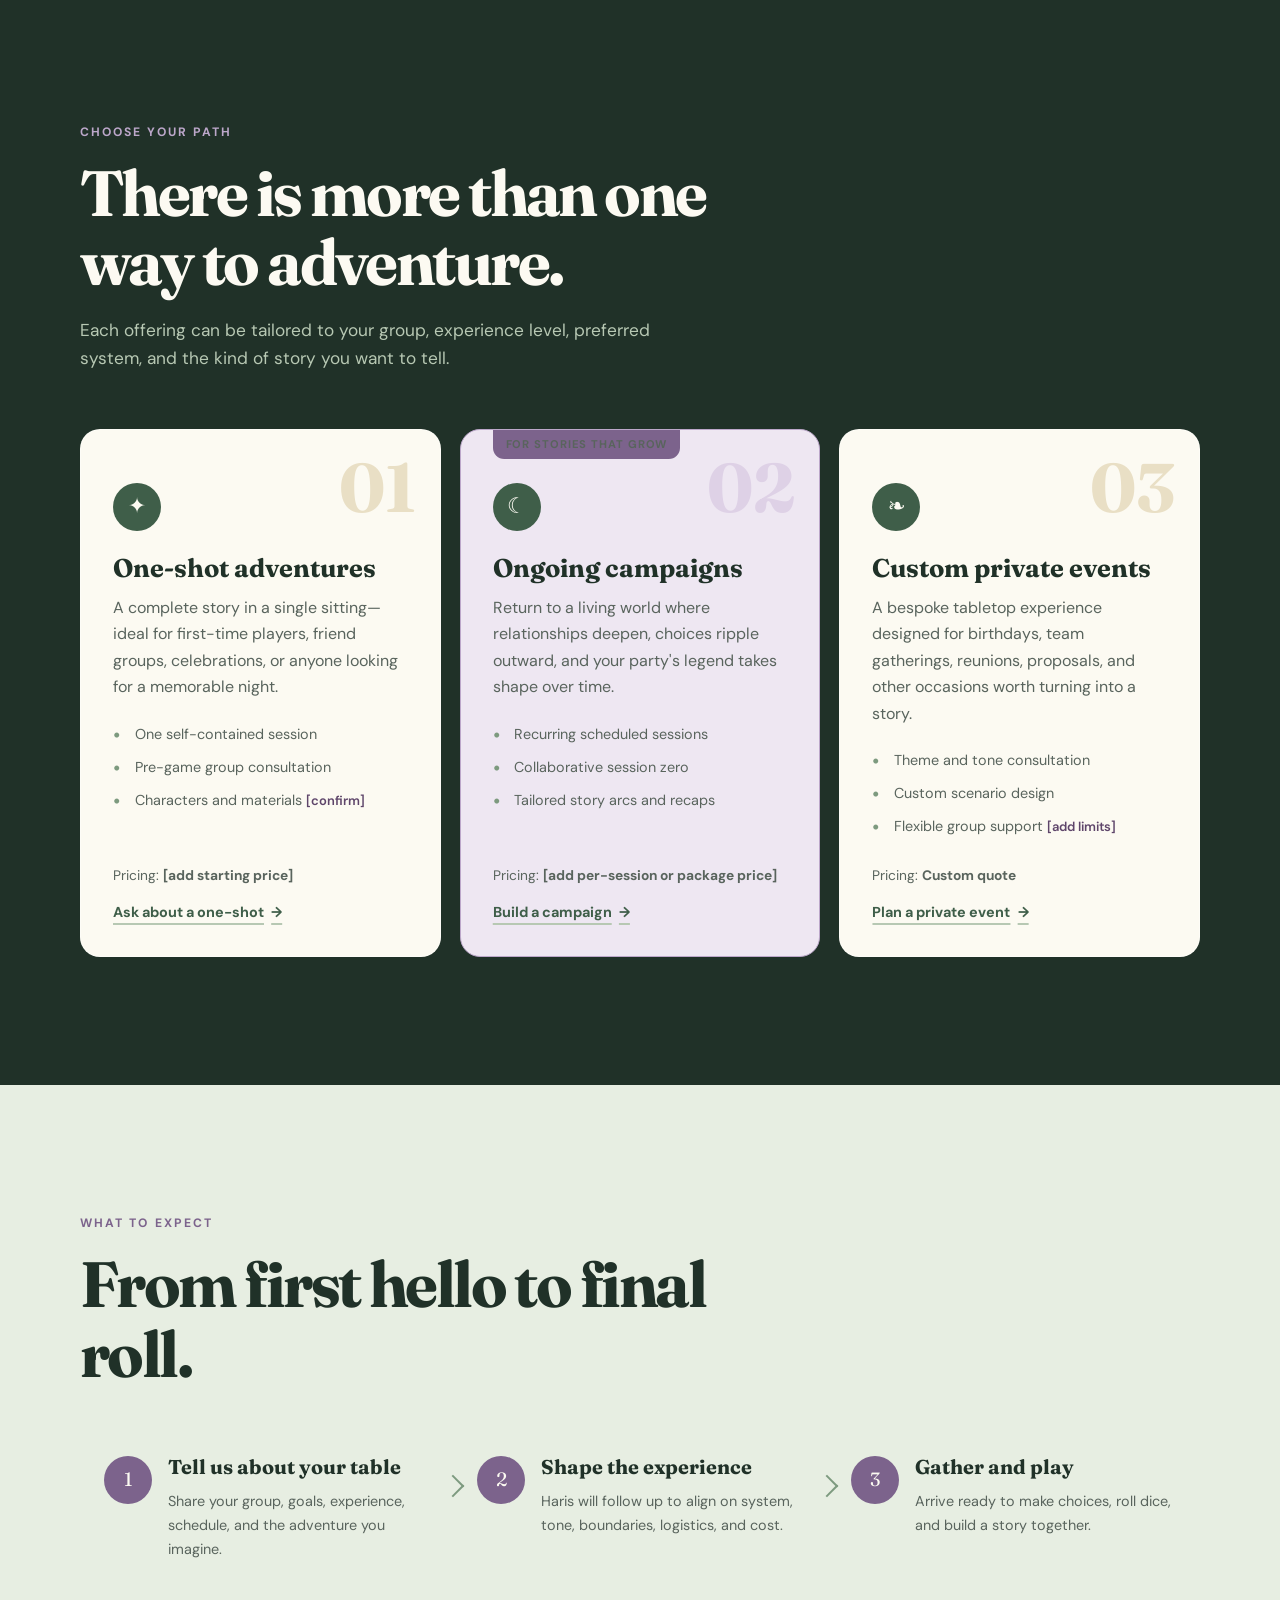
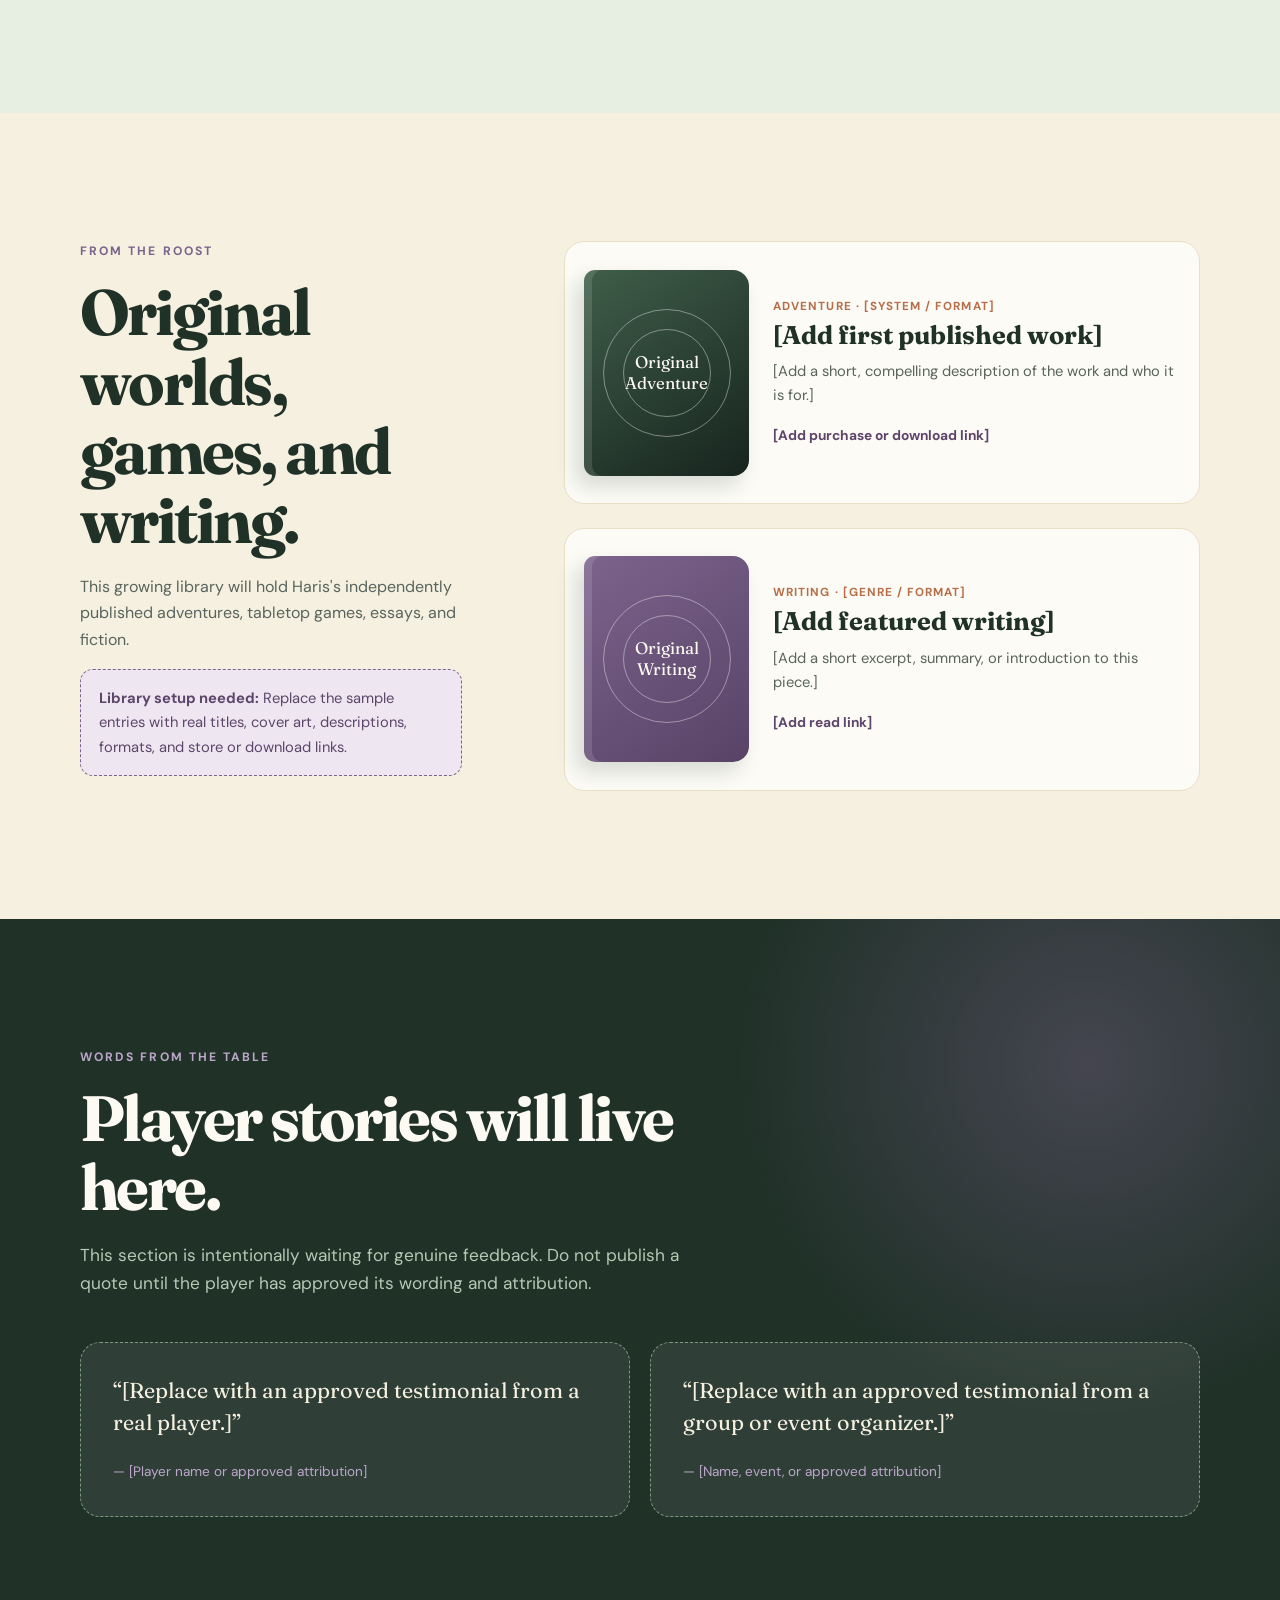
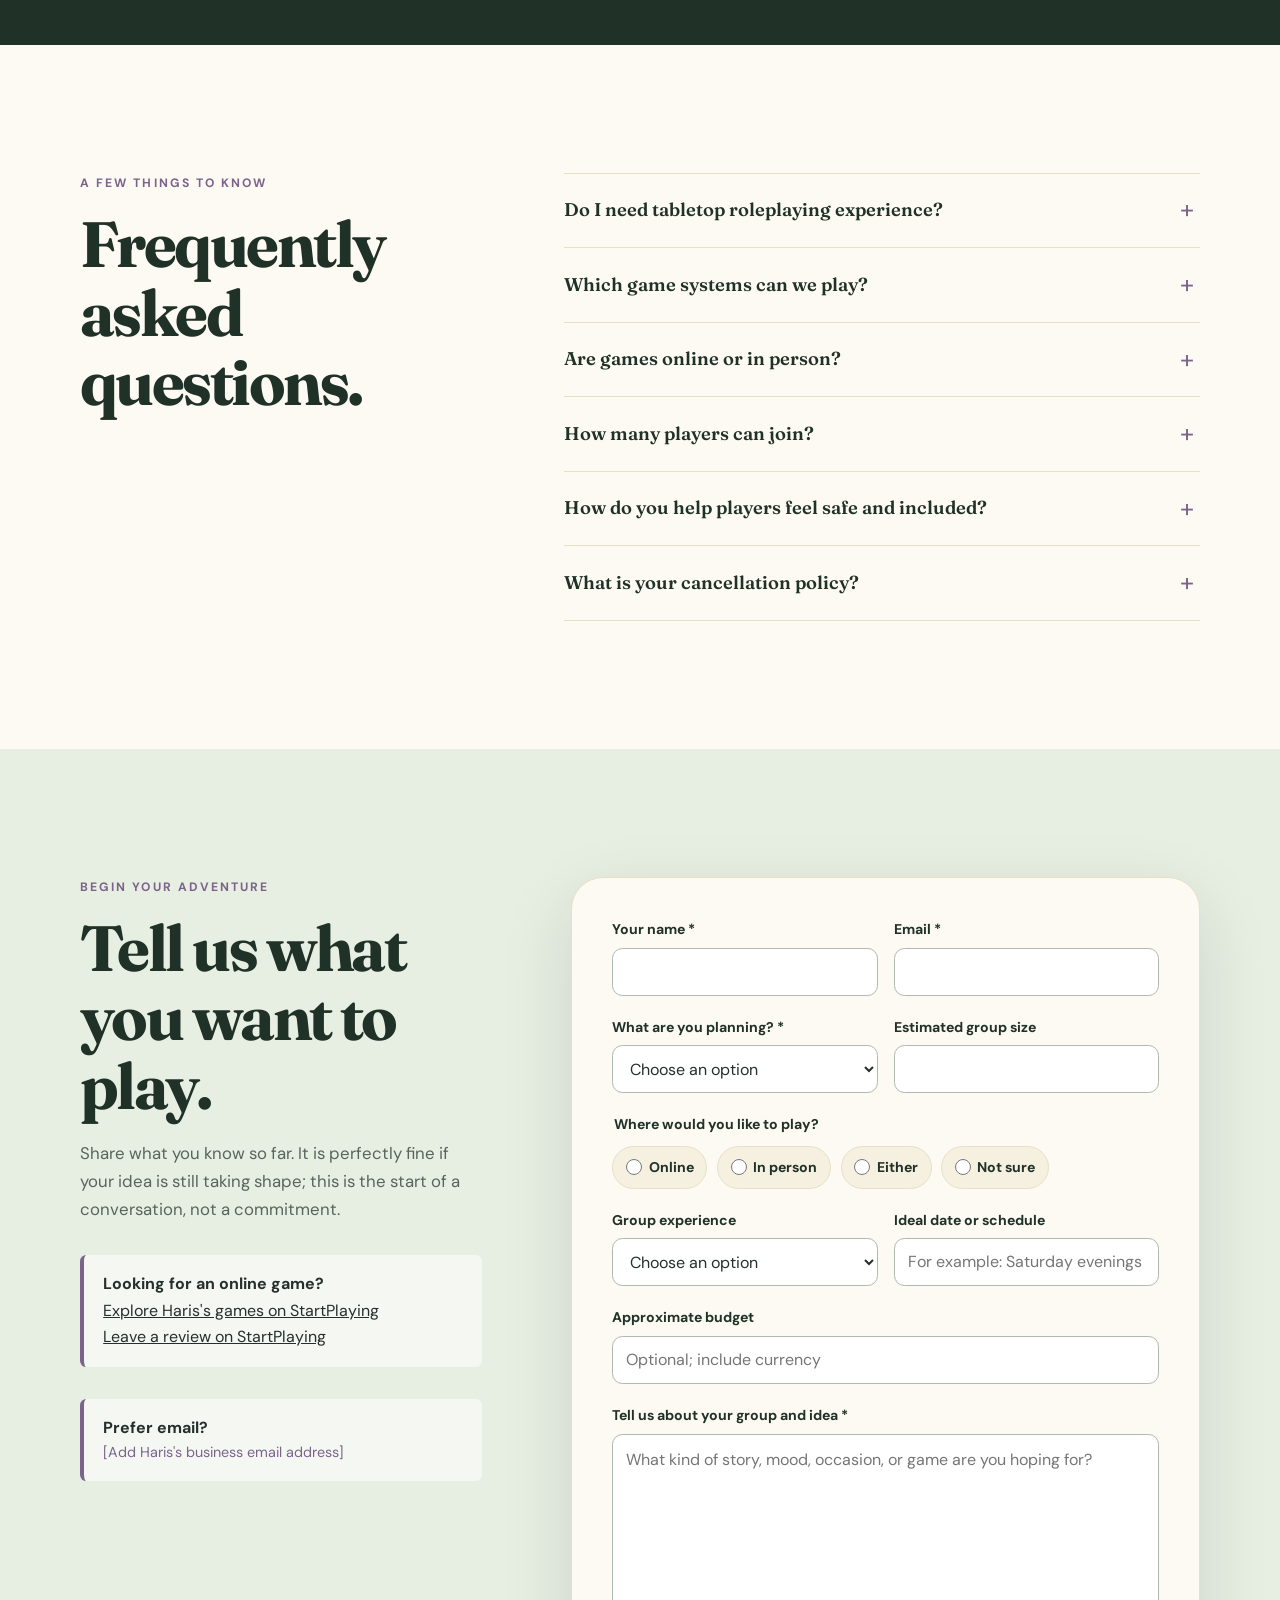
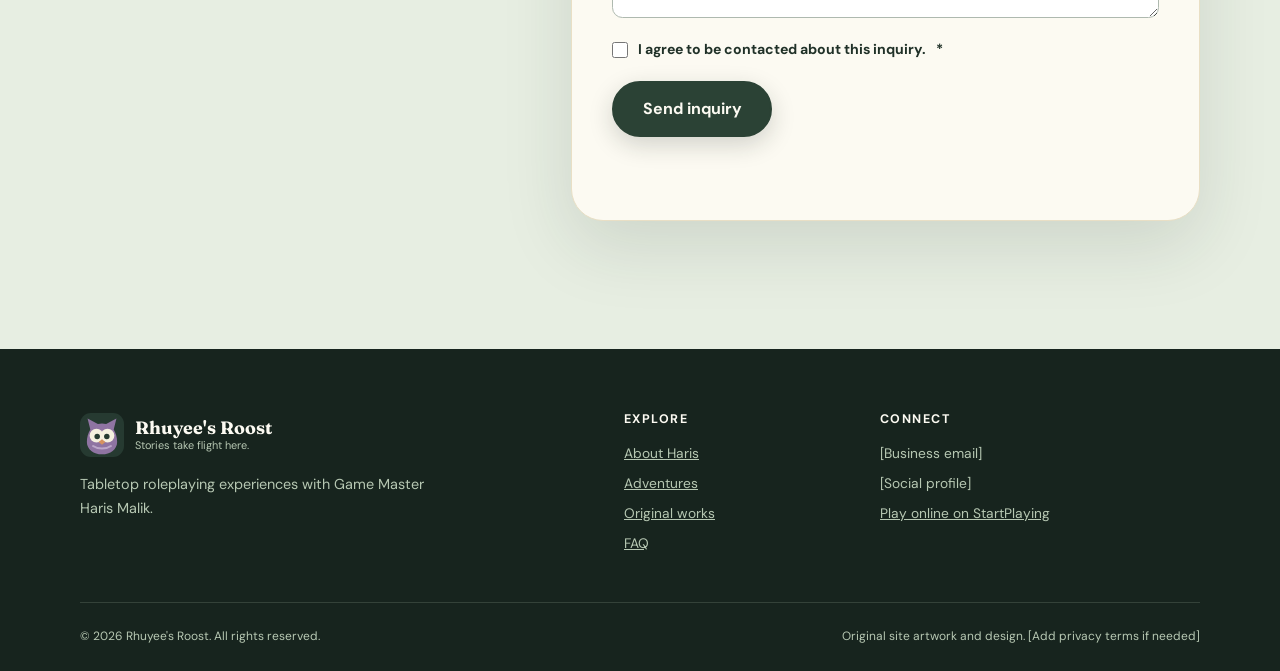
==== commit 6a7e1fc2: "Add Haris's StartPlaying online profile Co-authored-by: Copilot App <223556219+Copilot@users.noreply" ====
--- a/index.html
+++ b/index.html
@@ -80,7 +80,7 @@
             <ul class="hero-notes" aria-label="Service highlights">
               <li>Beginner-friendly</li>
               <li>Collaborative storytelling</li>
-              <li>Online or in-person <span class="placeholder-inline">[confirm availability]</span></li>
+              <li>Online through <a href="https://startplaying.games/gm/rhuyee">StartPlaying</a></li>
             </ul>
           </div>
 
@@ -366,7 +366,10 @@
             <details>
               <summary>Are games online or in person?</summary>
               <p>
-                <span class="placeholder-inline">[Confirm online platforms, in-person service area,
+                Haris runs online games through
+                <a href="https://startplaying.games/gm/rhuyee">his StartPlaying profile</a>,
+                where you can explore his online offerings.
+                <span class="placeholder-inline">[Confirm in-person availability, service area,
                 travel policy, and any venue requirements.]</span>
               </p>
             </details>
@@ -405,6 +408,11 @@
               Share what you know so far. It is perfectly fine if your idea is still taking shape;
               this is the start of a conversation, not a commitment.
             </p>
+            <div class="contact-note">
+              <strong>Looking for an online game?</strong>
+              <a href="https://startplaying.games/gm/rhuyee">Explore Haris's games on StartPlaying</a>
+              <a href="https://startplaying.games/gm/rhuyee/review">Leave a review on StartPlaying</a>
+            </div>
             <div class="contact-note">
               <strong>Prefer email?</strong>
               <span>[Add Haris's business email address]</span>
@@ -534,7 +542,7 @@
           <h2>Connect</h2>
           <span>[Business email]</span>
           <span>[Social profile]</span>
-          <span>[Booking or storefront link]</span>
+          <a href="https://startplaying.games/gm/rhuyee">Play online on StartPlaying</a>
         </div>
       </div>
       <div class="shell footer-bottom">
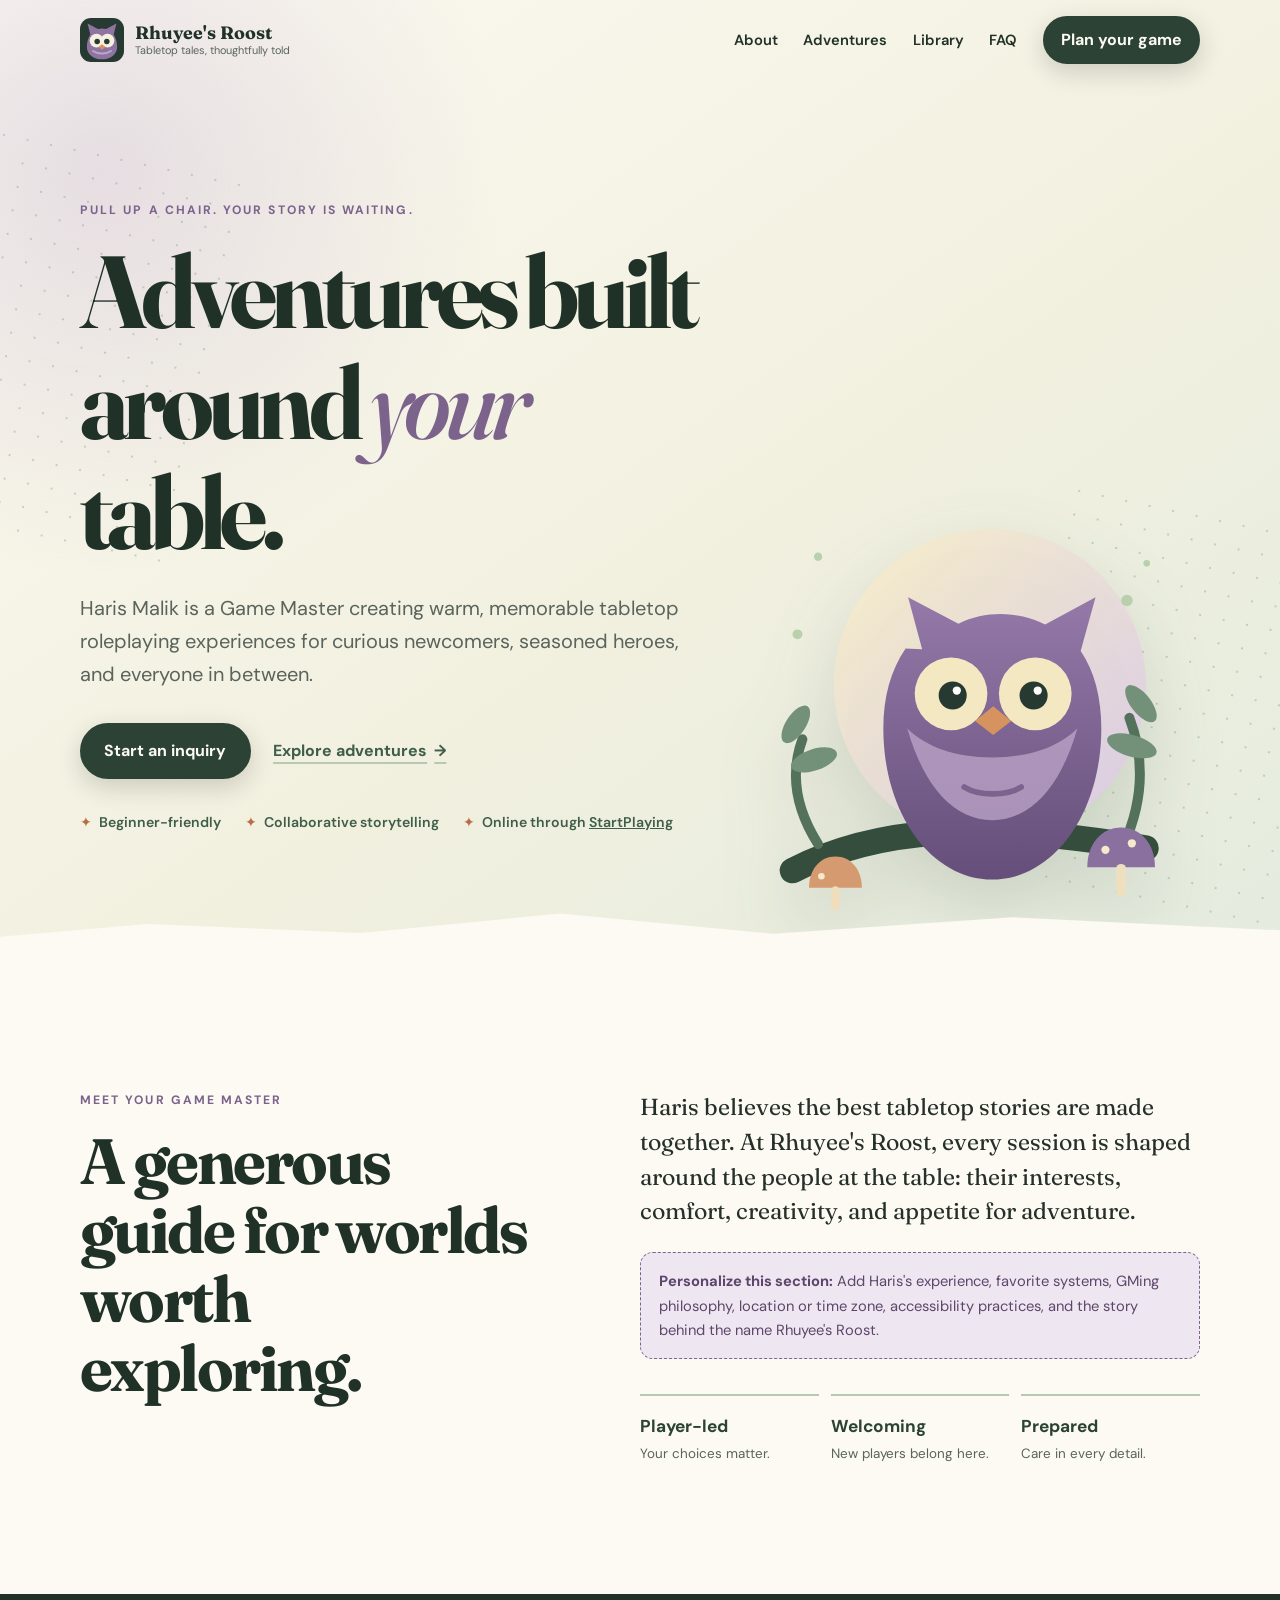
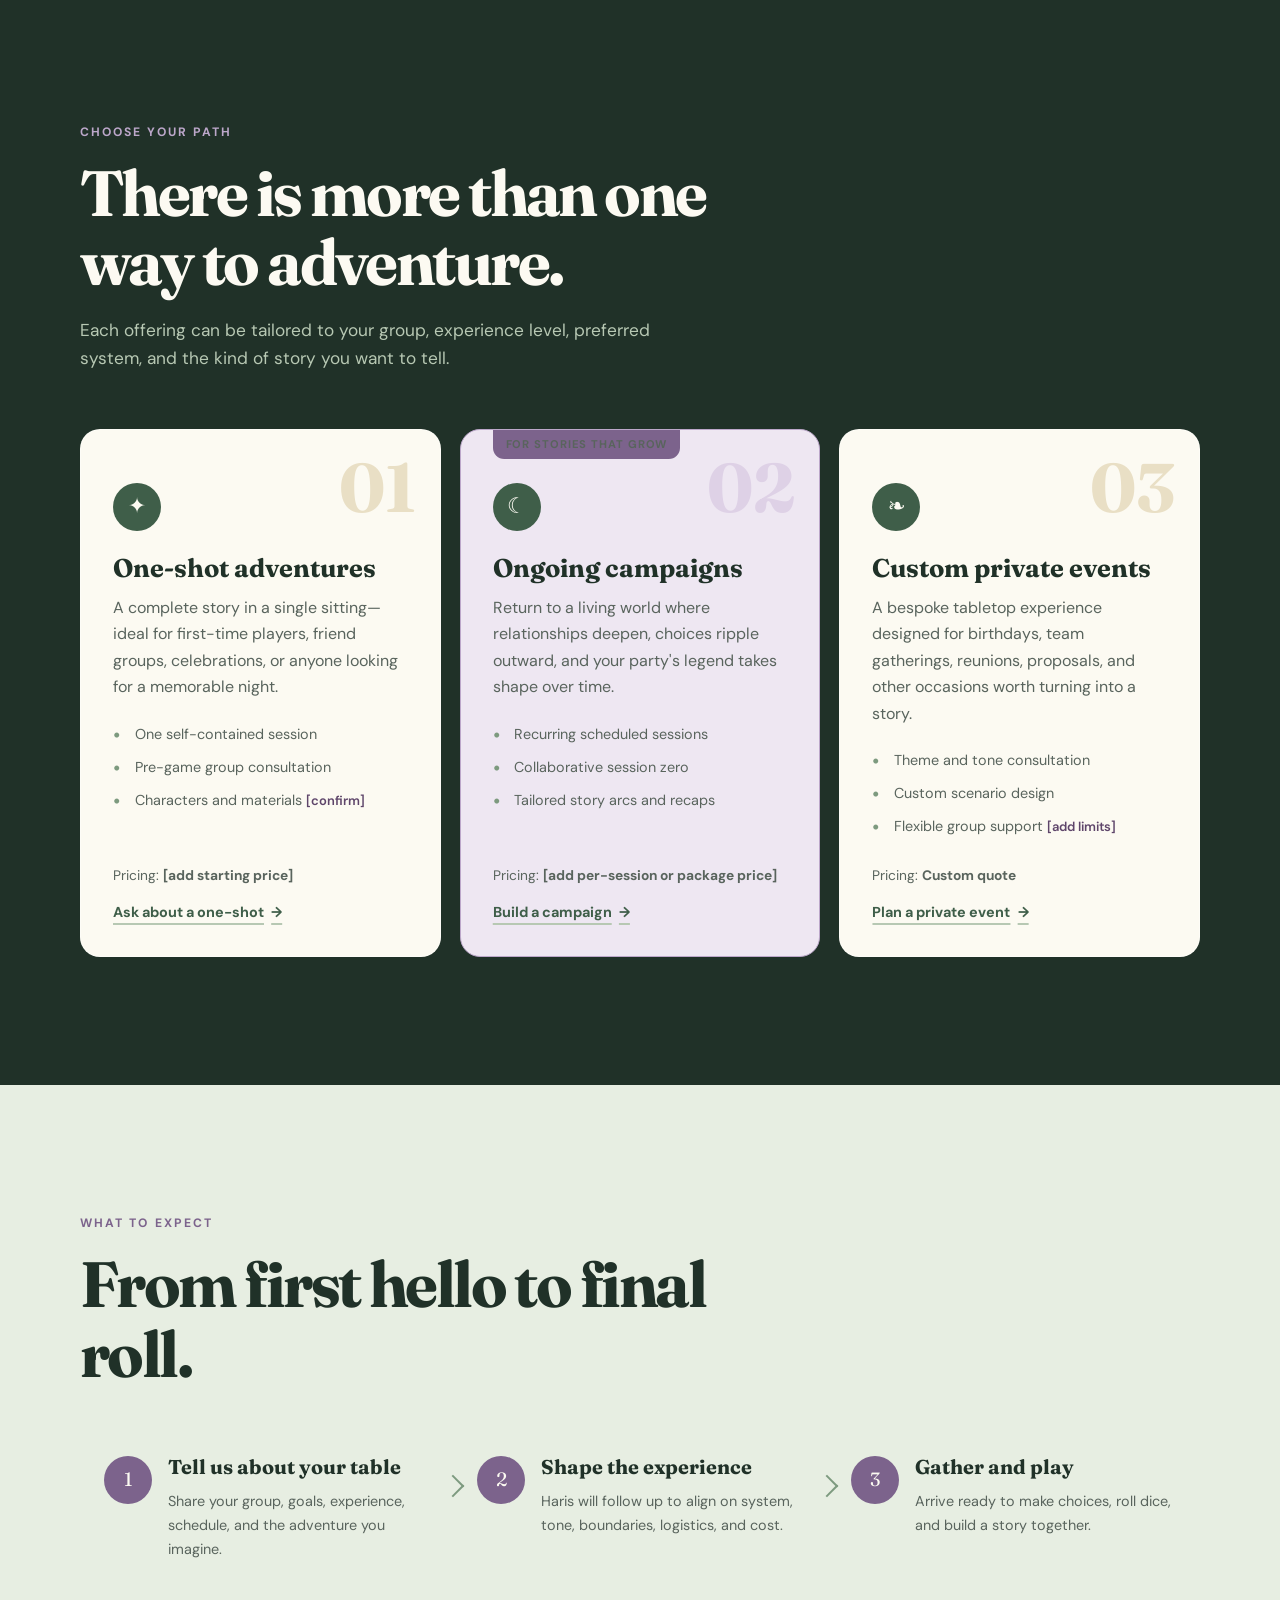
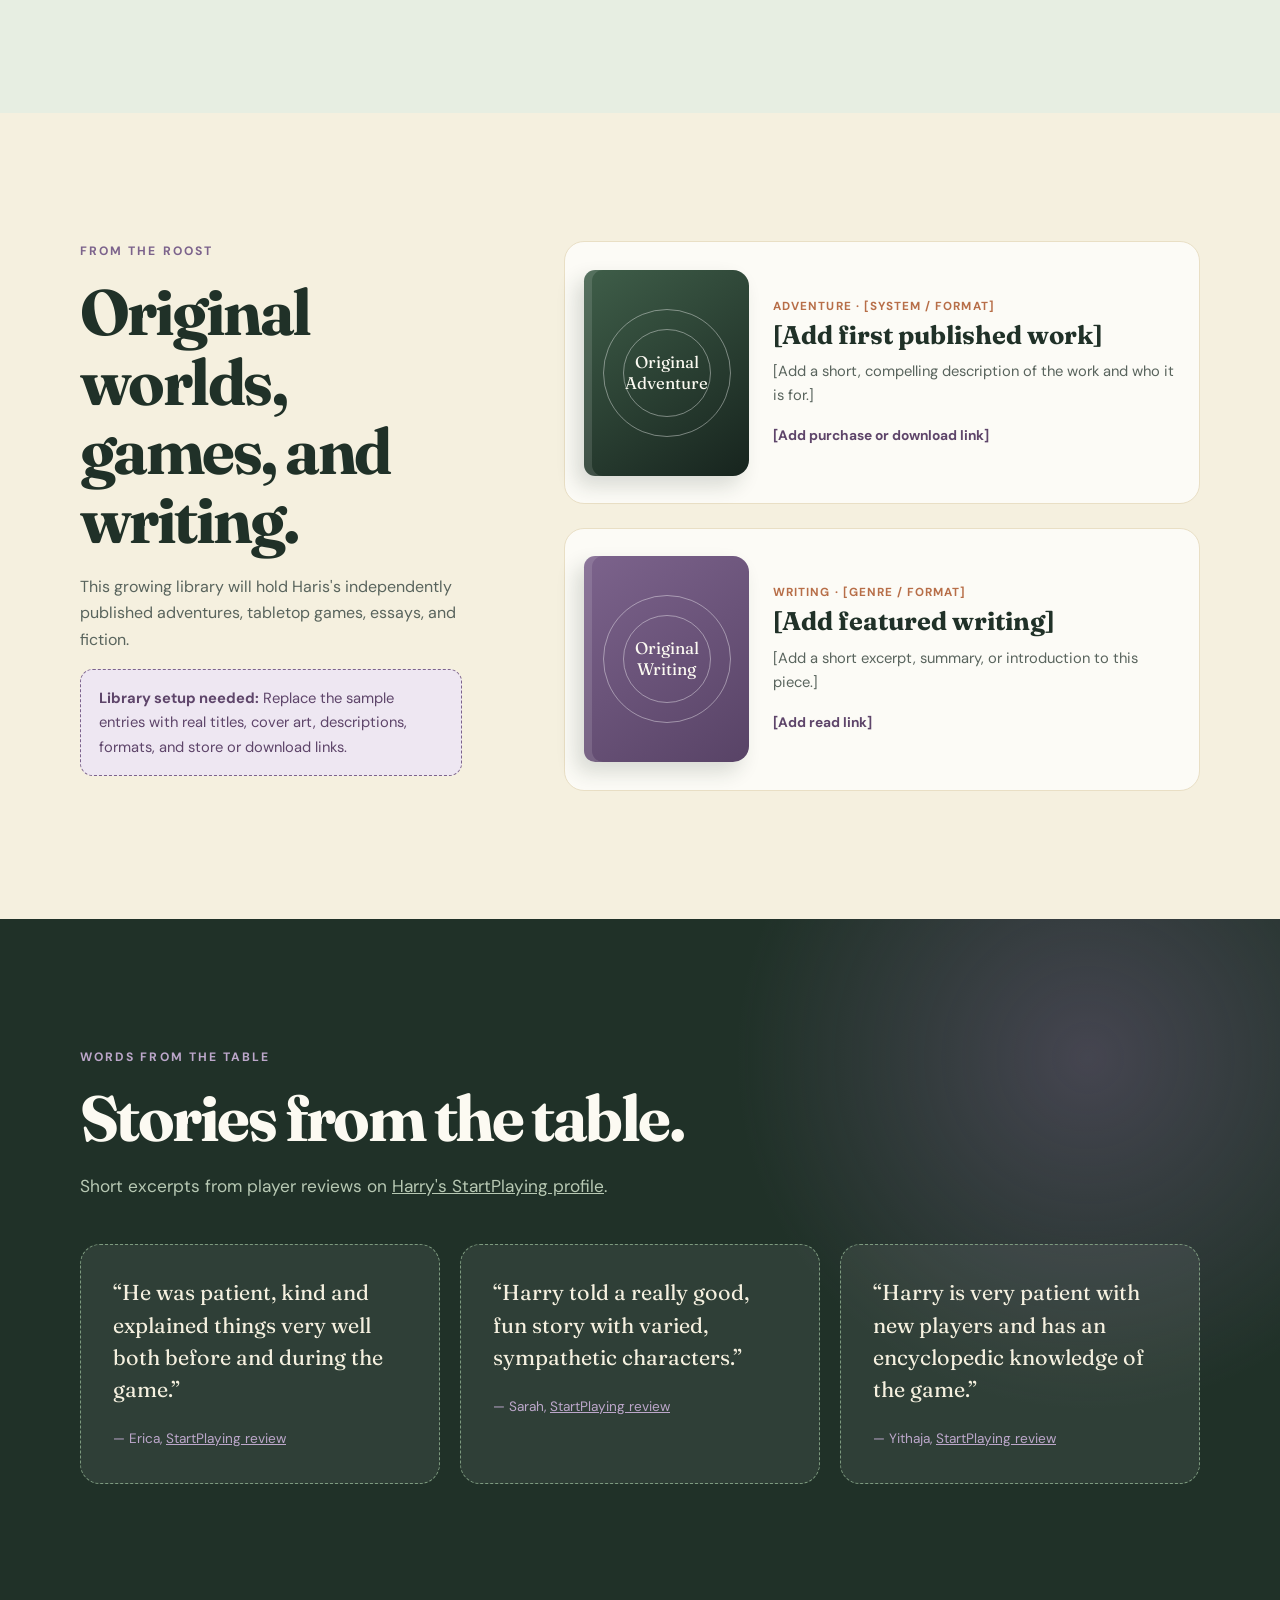
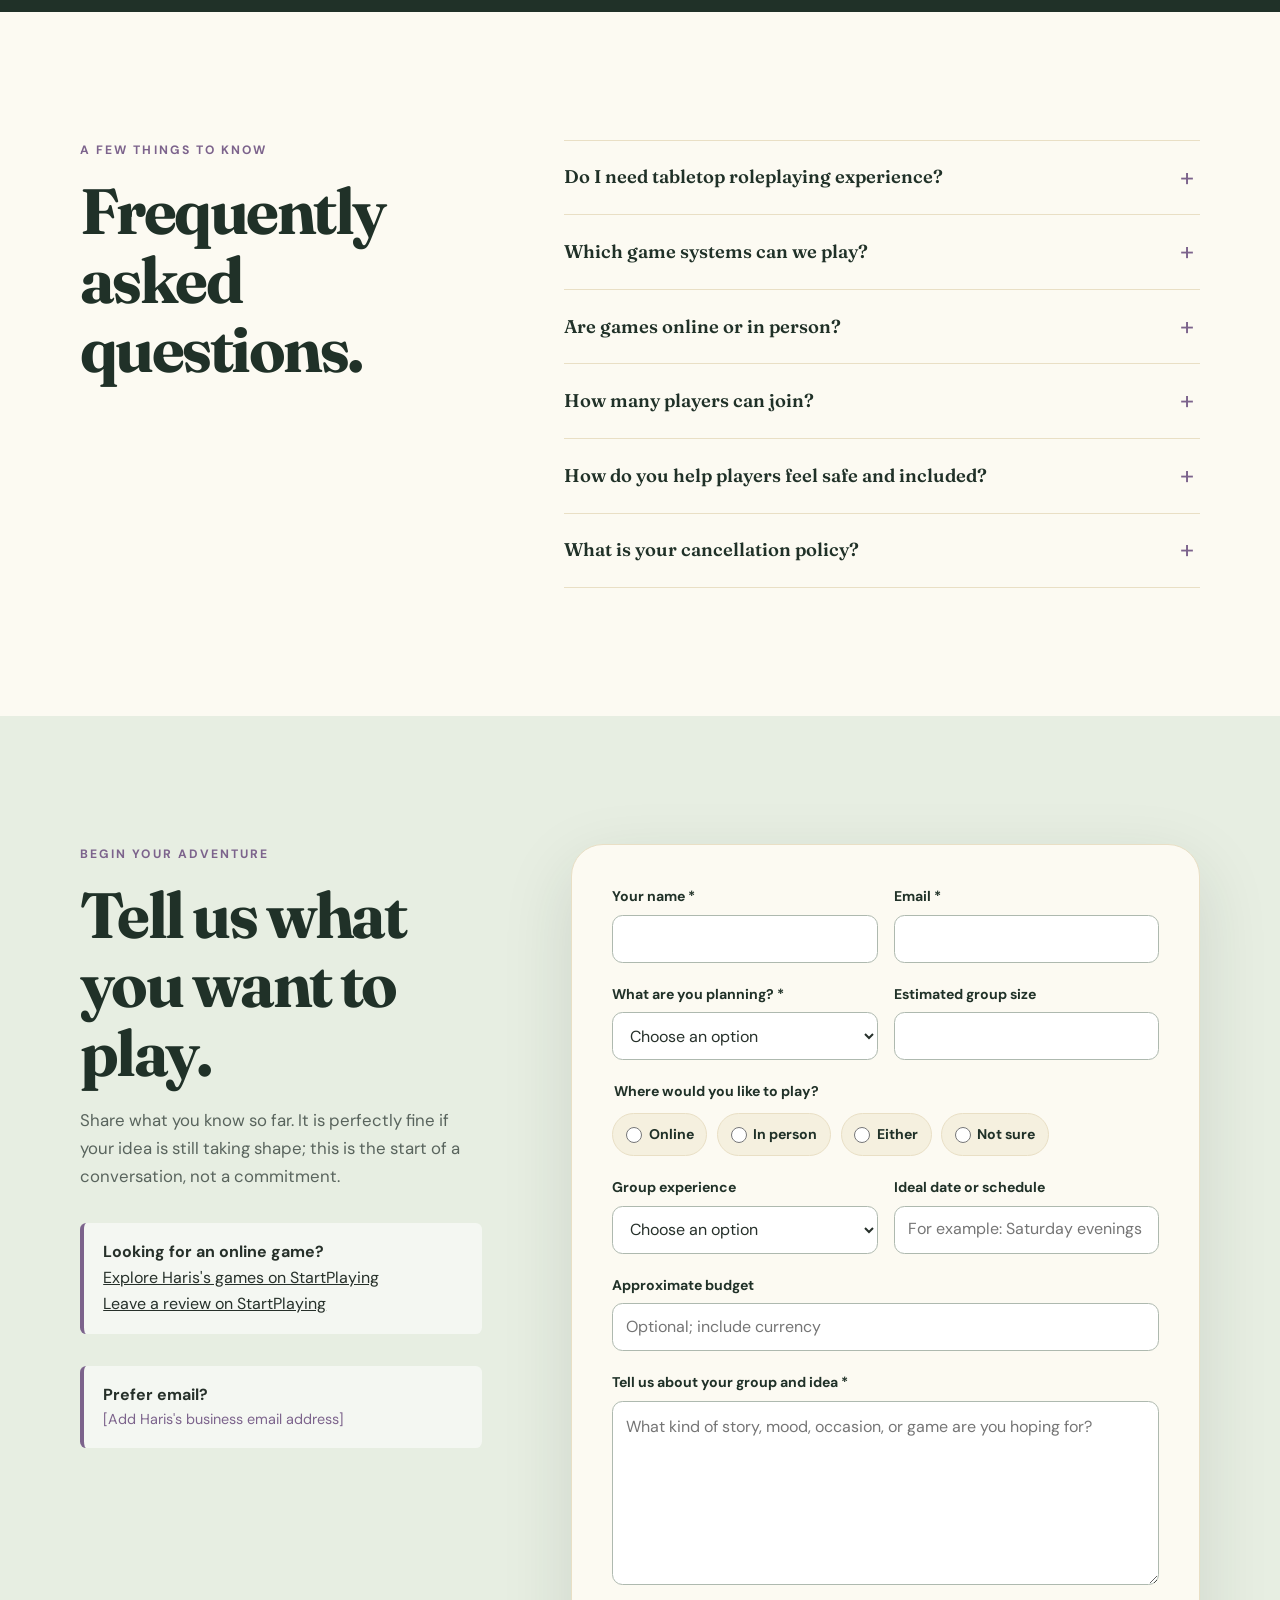
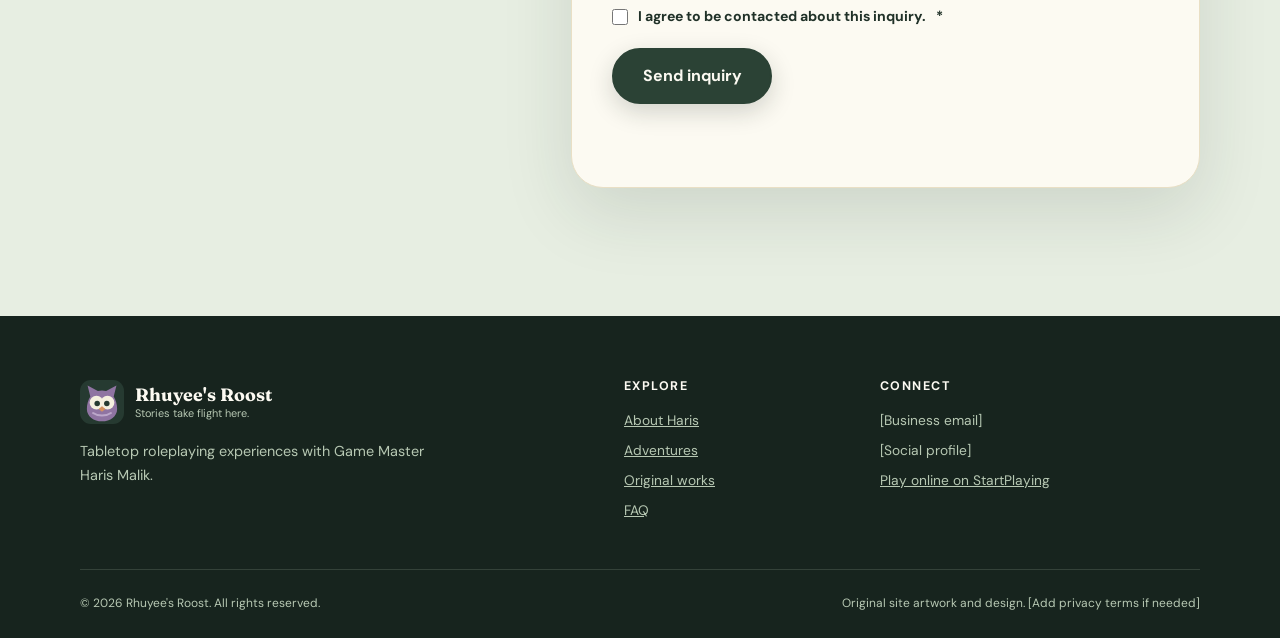
==== commit 0fcfd3d6: "Feature three sourced StartPlaying review excerpts Co-authored-by: Copilot App <223556219+Copilot@us" ====
--- a/index.html
+++ b/index.html
@@ -319,24 +319,28 @@
         </div>
       </section>
 
-      <section class="section testimonials" aria-labelledby="testimonials-title">
+      <section id="testimonials" class="section testimonials" aria-labelledby="testimonials-title">
         <div class="shell">
           <div class="section-heading compact">
             <p class="eyebrow">Words from the table</p>
-            <h2 id="testimonials-title">Player stories will live here.</h2>
+            <h2 id="testimonials-title">Stories from the table.</h2>
             <p>
-              This section is intentionally waiting for genuine feedback. Do not publish a quote
-              until the player has approved its wording and attribution.
+              Short excerpts from player reviews on
+              <a href="https://startplaying.games/gm/rhuyee">Harry's StartPlaying profile</a>.
             </p>
           </div>
           <div class="testimonial-grid">
-            <blockquote>
-              <p>“[Replace with an approved testimonial from a real player.]”</p>
-              <footer>— [Player name or approved attribution]</footer>
+            <blockquote cite="https://startplaying.games/gm/rhuyee">
+              <p>“He was patient, kind and explained things very well both before and during the game.”</p>
+              <footer>— Erica, <a href="https://startplaying.games/gm/rhuyee">StartPlaying review</a></footer>
             </blockquote>
-            <blockquote>
-              <p>“[Replace with an approved testimonial from a group or event organizer.]”</p>
-              <footer>— [Name, event, or approved attribution]</footer>
+            <blockquote cite="https://startplaying.games/gm/rhuyee">
+              <p>“Harry told a really good, fun story with varied, sympathetic characters.”</p>
+              <footer>— Sarah, <a href="https://startplaying.games/gm/rhuyee">StartPlaying review</a></footer>
+            </blockquote>
+            <blockquote cite="https://startplaying.games/gm/rhuyee">
+              <p>“Harry is very patient with new players and has an encyclopedic knowledge of the game.”</p>
+              <footer>— Yithaja, <a href="https://startplaying.games/gm/rhuyee">StartPlaying review</a></footer>
             </blockquote>
           </div>
         </div>
--- a/styles.css
+++ b/styles.css
@@ -762,7 +762,7 @@
 
 .testimonial-grid {
   display: grid;
-  grid-template-columns: repeat(2, 1fr);
+  grid-template-columns: repeat(3, 1fr);
   gap: 1.25rem;
 }
 
@@ -1169,6 +1169,10 @@
     grid-template-columns: 1fr;
   }
 
+  .testimonial-grid {
+    grid-template-columns: 1fr;
+  }
+
   .service-card {
     min-height: 0;
   }
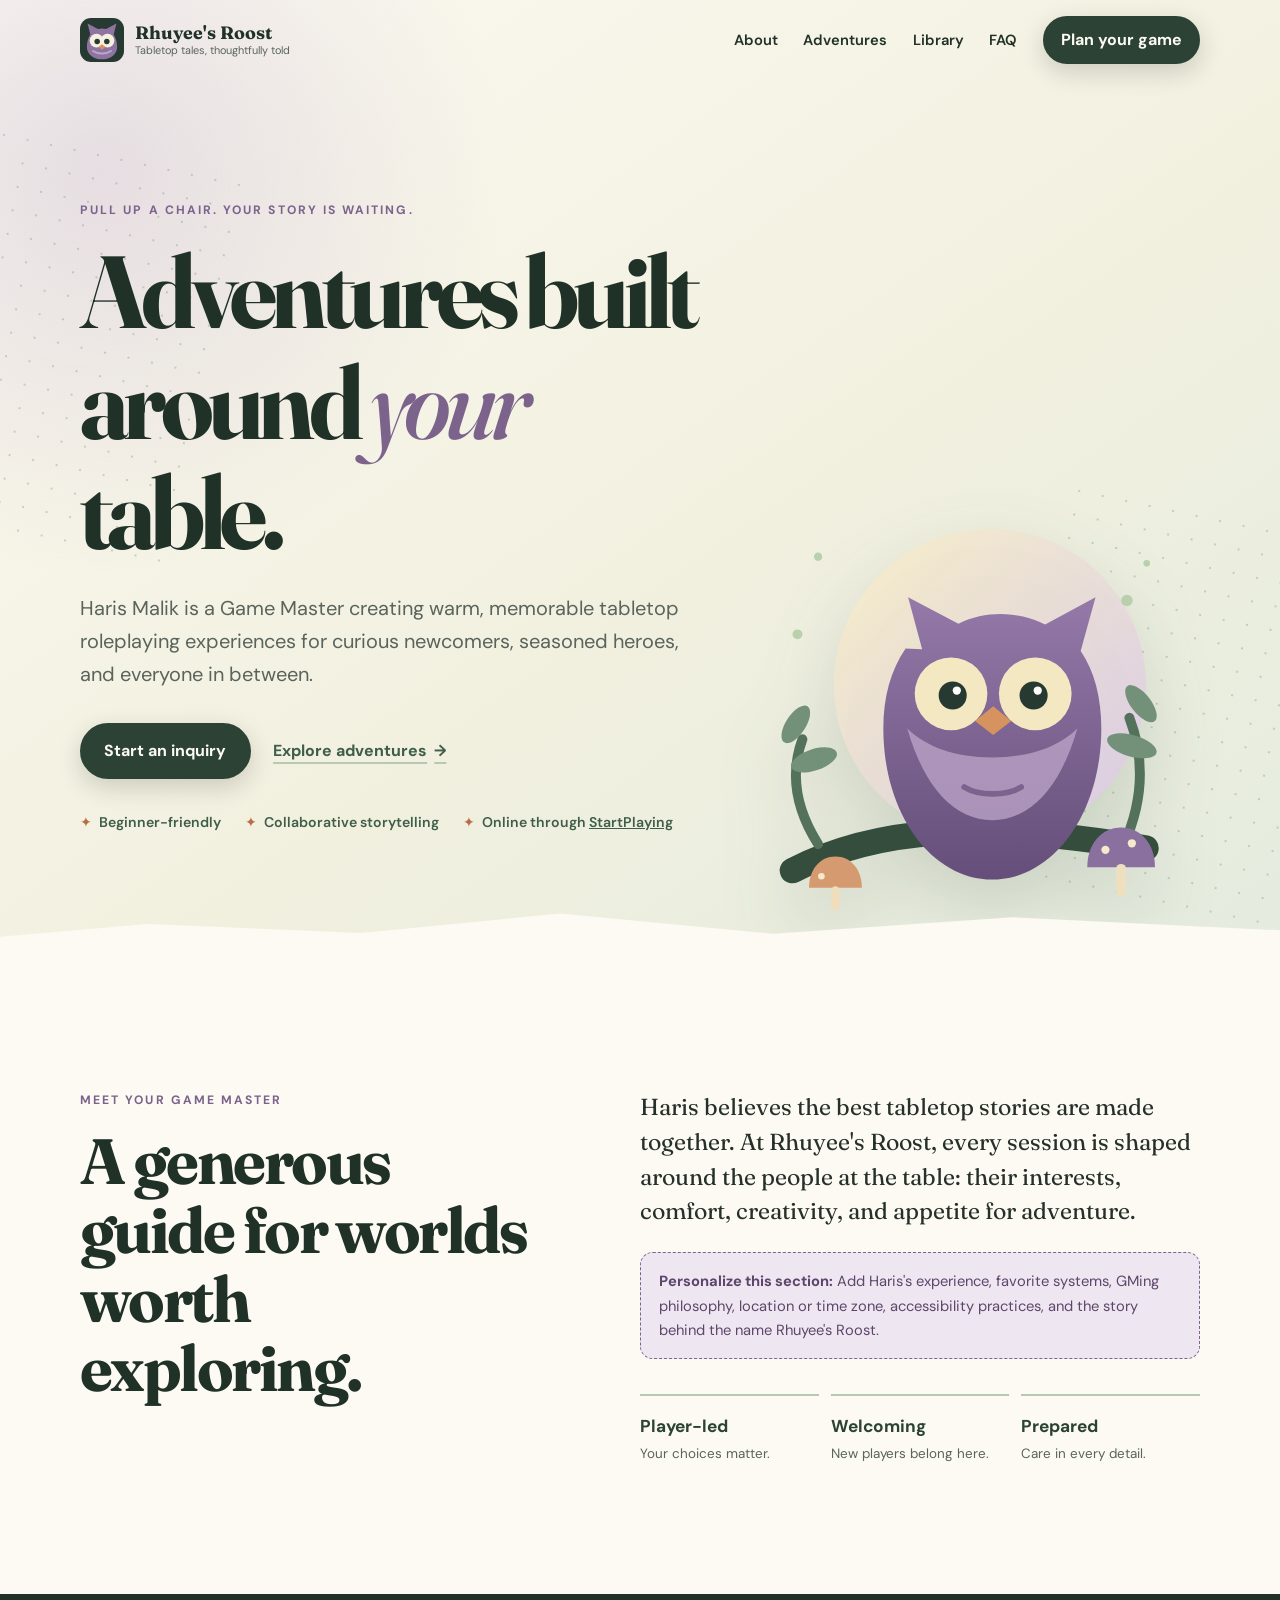
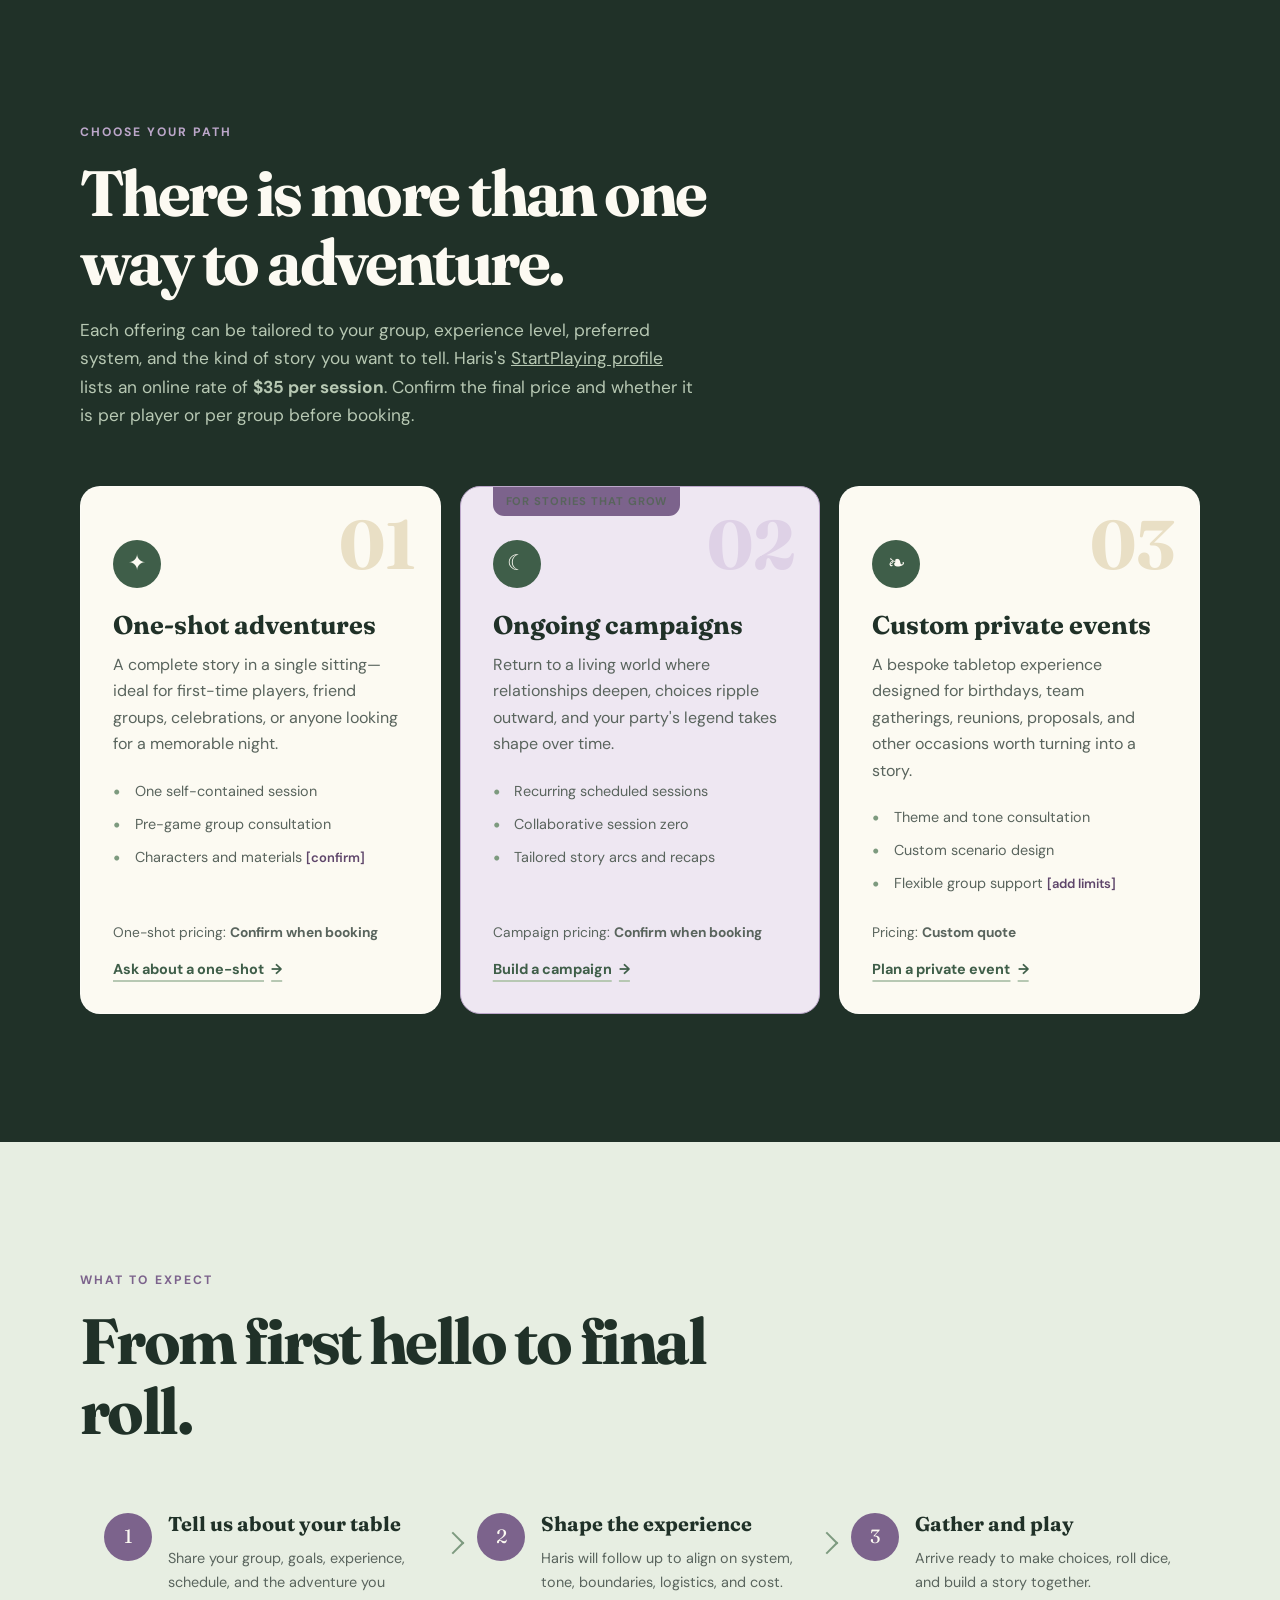
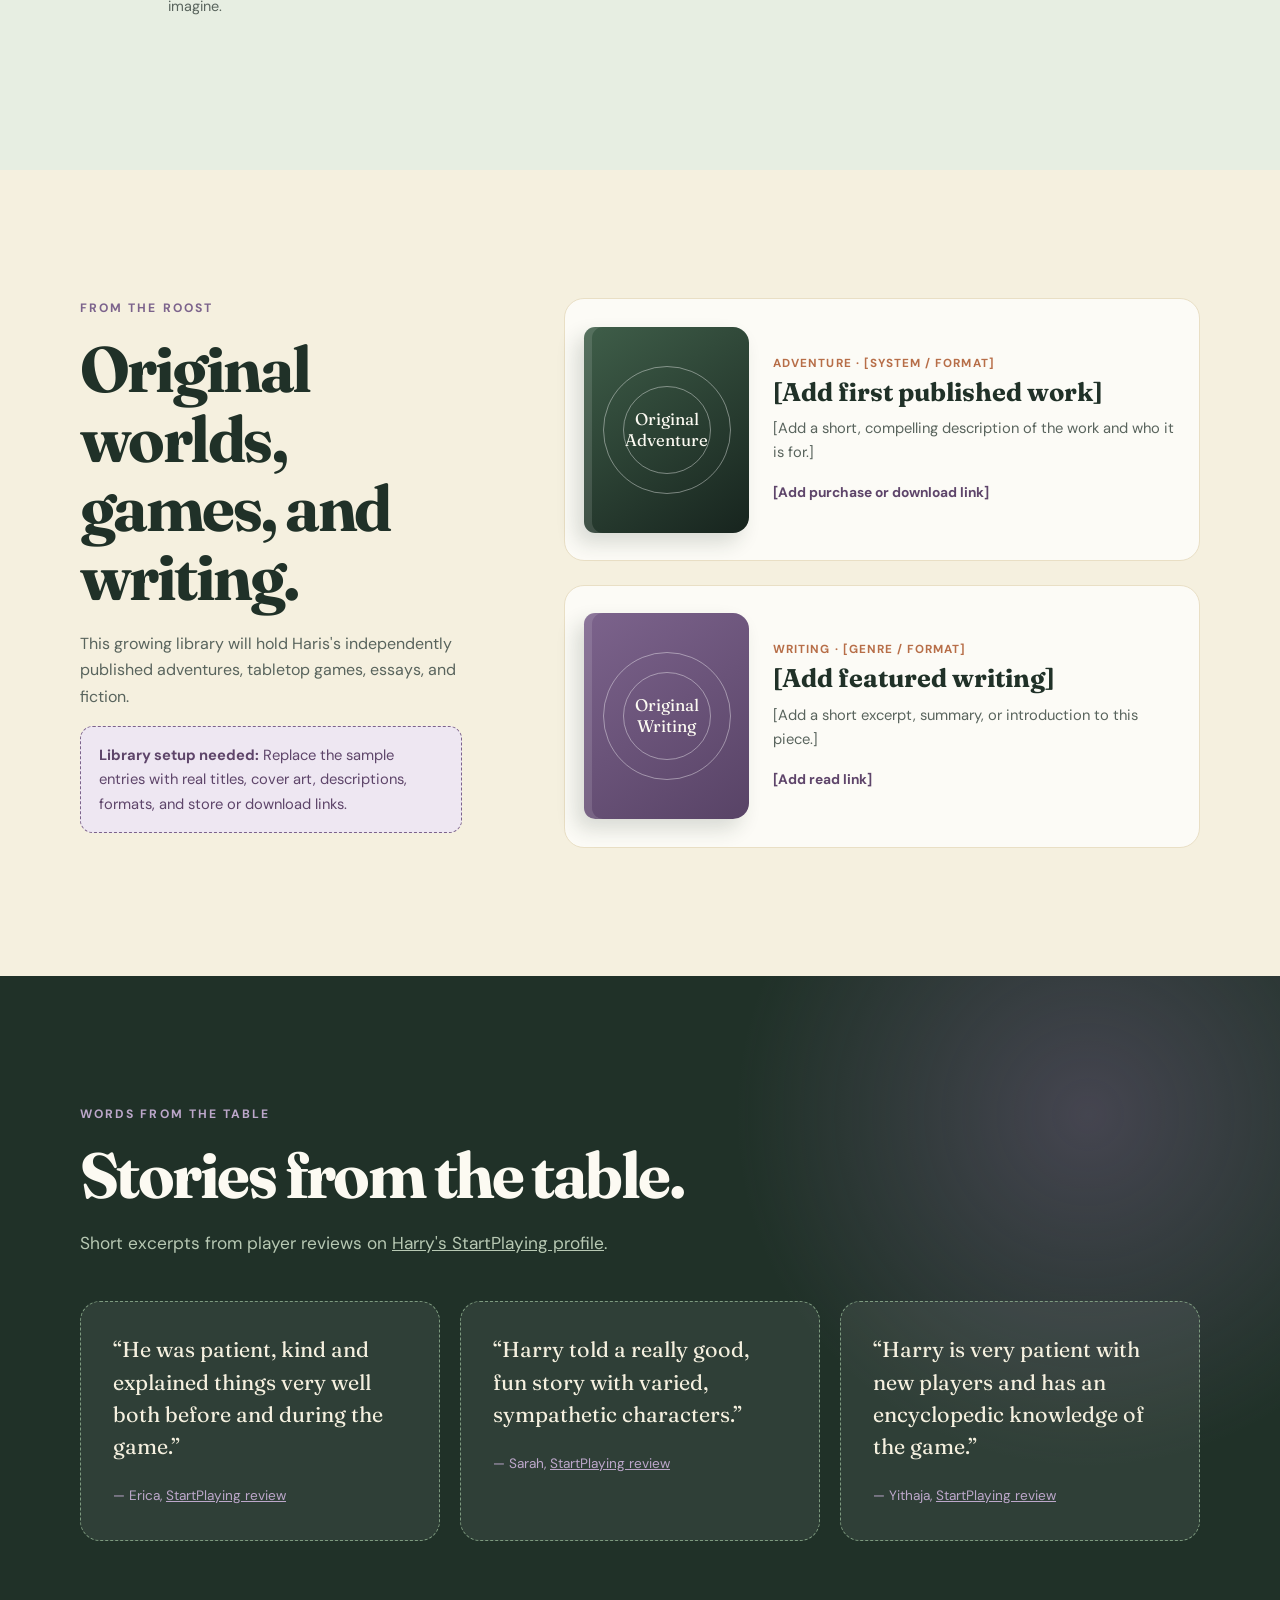
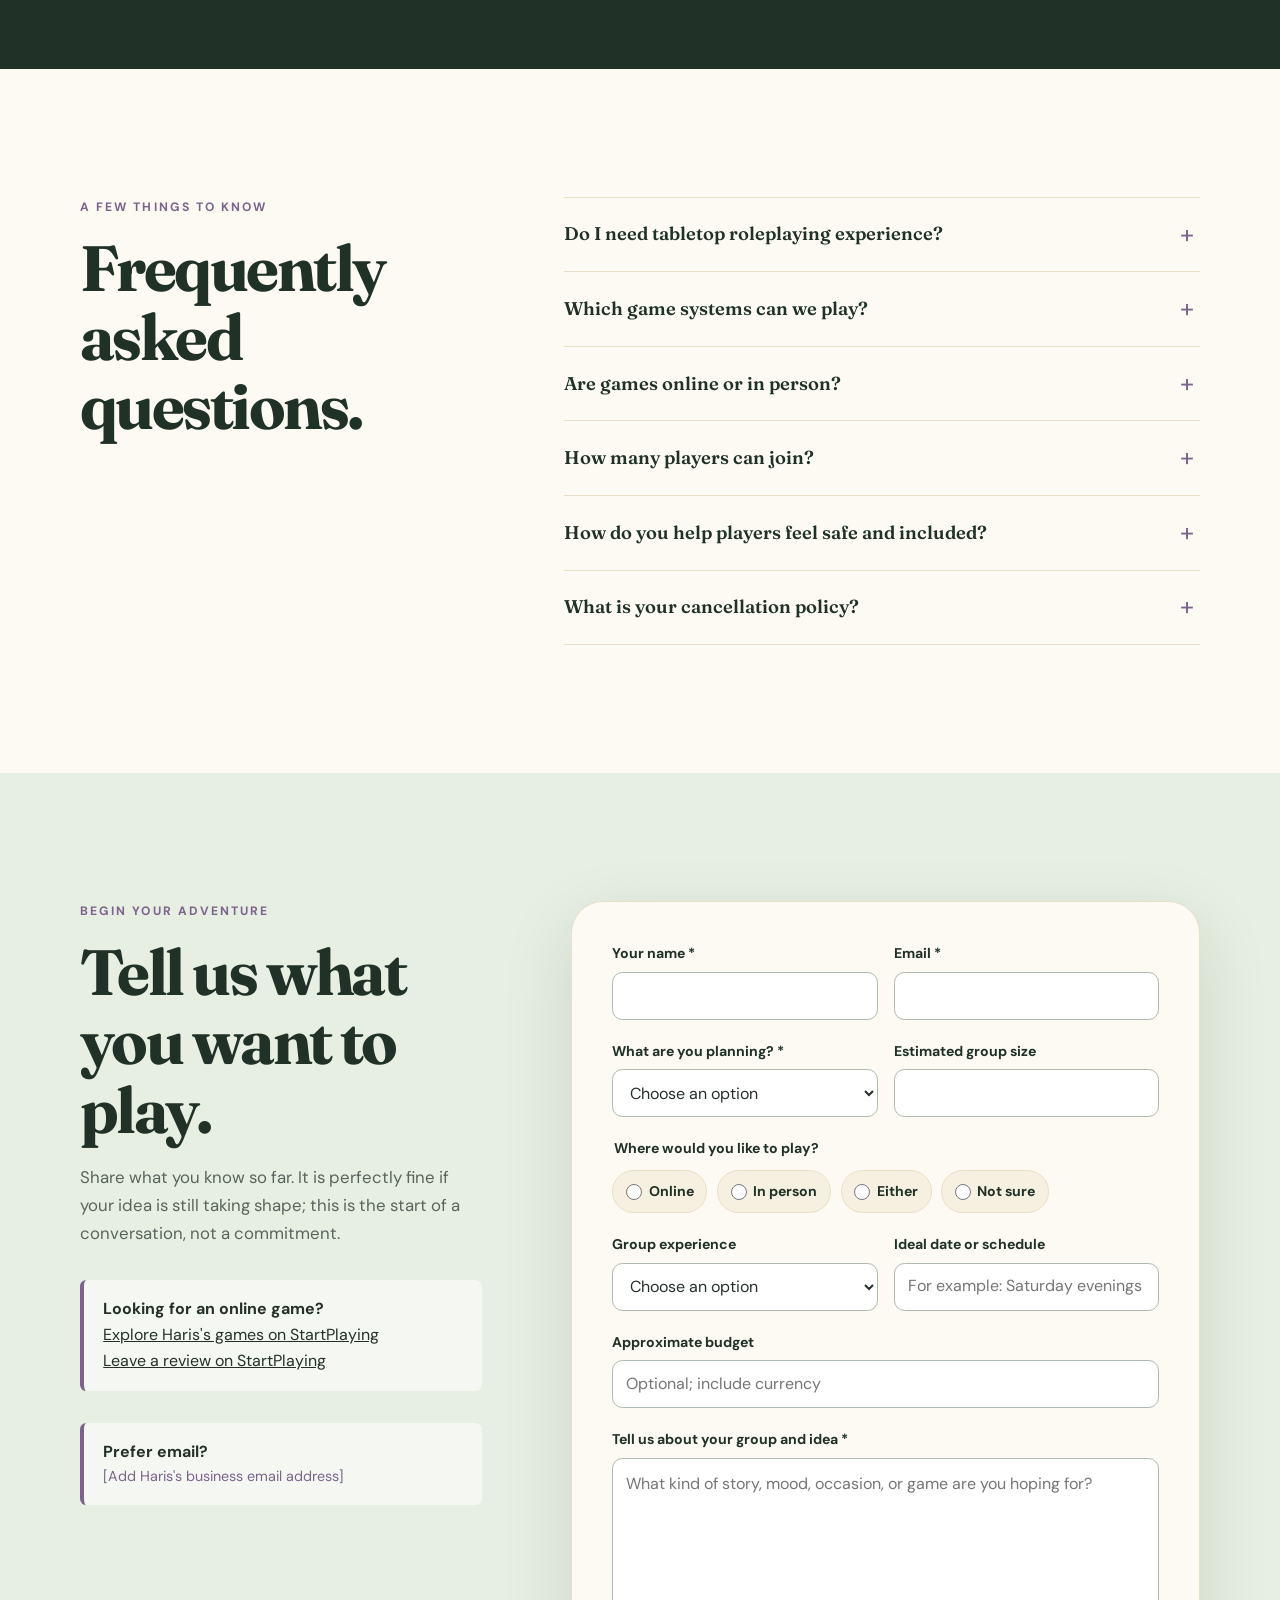
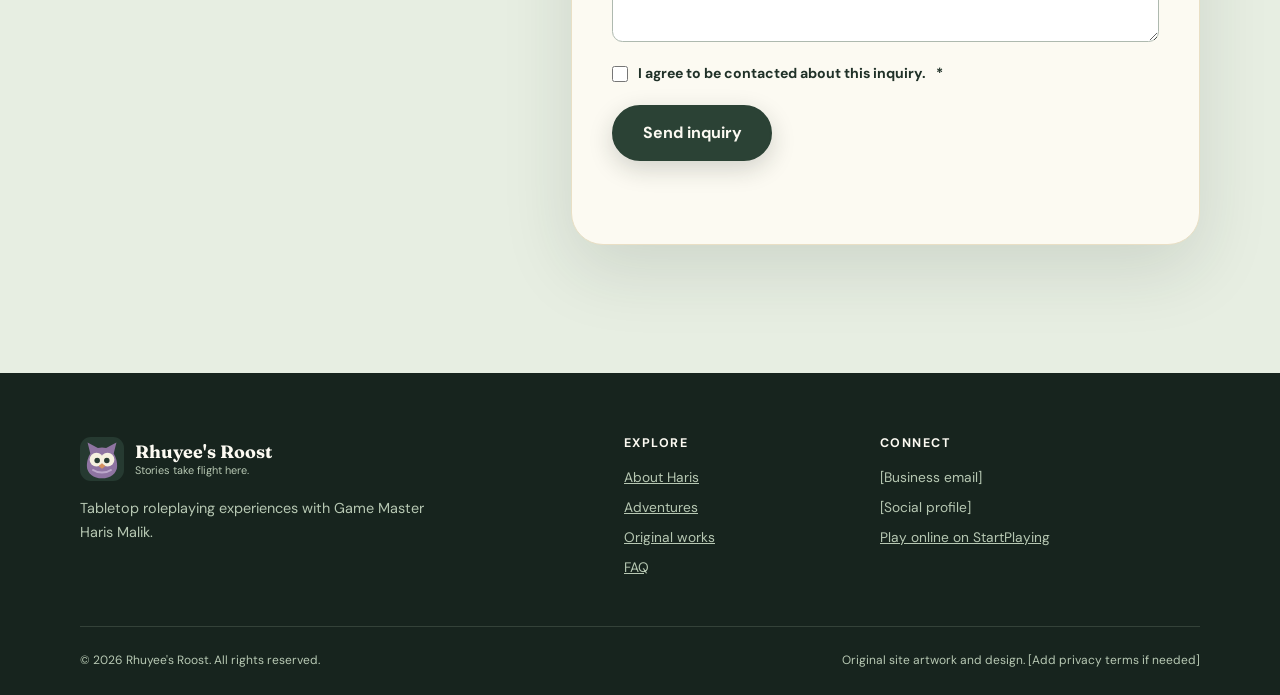
==== commit 2b03c9c9: "Add sourced StartPlaying session pricing Co-authored-by: Copilot App <223556219+Copilot@users.norepl" ====
--- a/index.html
+++ b/index.html
@@ -182,7 +182,10 @@
             <h2>There is more than one way to adventure.</h2>
             <p>
               Each offering can be tailored to your group, experience level, preferred system,
-              and the kind of story you want to tell.
+              and the kind of story you want to tell. Haris's
+              <a href="https://startplaying.games/gm/rhuyee">StartPlaying profile</a>
+              lists an online rate of <strong>$35 per session</strong>.
+              Confirm the final price and whether it is per player or per group before booking.
             </p>
           </div>
 
@@ -200,7 +203,7 @@
                 <li>Pre-game group consultation</li>
                 <li>Characters and materials <span class="placeholder-inline">[confirm]</span></li>
               </ul>
-              <p class="price-placeholder">Pricing: <strong>[add starting price]</strong></p>
+              <p class="service-price">One-shot pricing: <strong>Confirm when booking</strong></p>
               <a class="text-link" href="#contact">Ask about a one-shot <span aria-hidden="true">→</span></a>
             </article>
 
@@ -218,7 +221,7 @@
                 <li>Collaborative session zero</li>
                 <li>Tailored story arcs and recaps</li>
               </ul>
-              <p class="price-placeholder">Pricing: <strong>[add per-session or package price]</strong></p>
+              <p class="service-price">Campaign pricing: <strong>Confirm when booking</strong></p>
               <a class="text-link" href="#contact">Build a campaign <span aria-hidden="true">→</span></a>
             </article>
 
@@ -235,7 +238,7 @@
                 <li>Custom scenario design</li>
                 <li>Flexible group support <span class="placeholder-inline">[add limits]</span></li>
               </ul>
-              <p class="price-placeholder">Pricing: <strong>Custom quote</strong></p>
+              <p class="service-price">Pricing: <strong>Custom quote</strong></p>
               <a class="text-link" href="#contact">Plan a private event <span aria-hidden="true">→</span></a>
             </article>
           </div>
--- a/styles.css
+++ b/styles.css
@@ -186,7 +186,6 @@
 
 .placeholder-inline,
 .placeholder-block,
-.price-placeholder,
 .disabled-link {
   color: #5e456a;
 }
@@ -572,7 +571,7 @@
   line-height: 1.2;
 }
 
-.service-card .price-placeholder {
+.service-card .service-price {
   margin-top: auto;
   font-size: 0.86rem;
 }
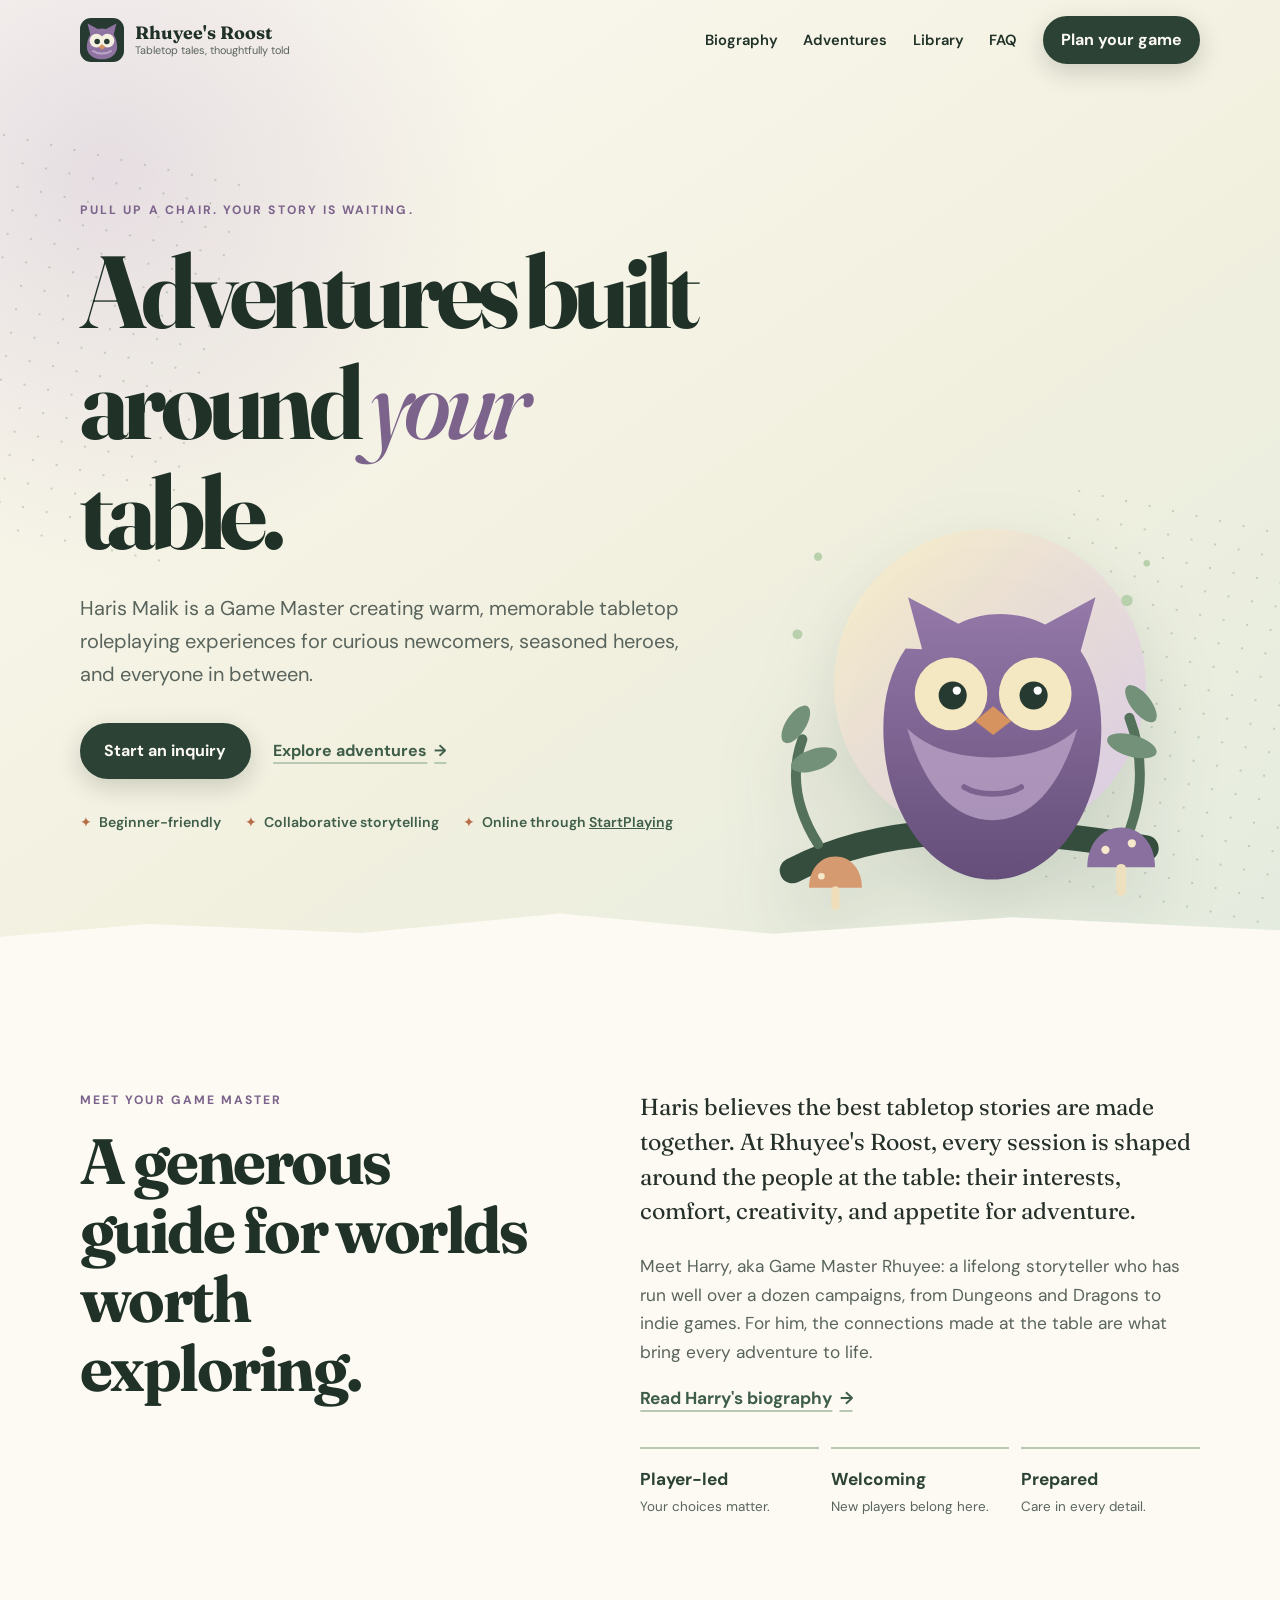
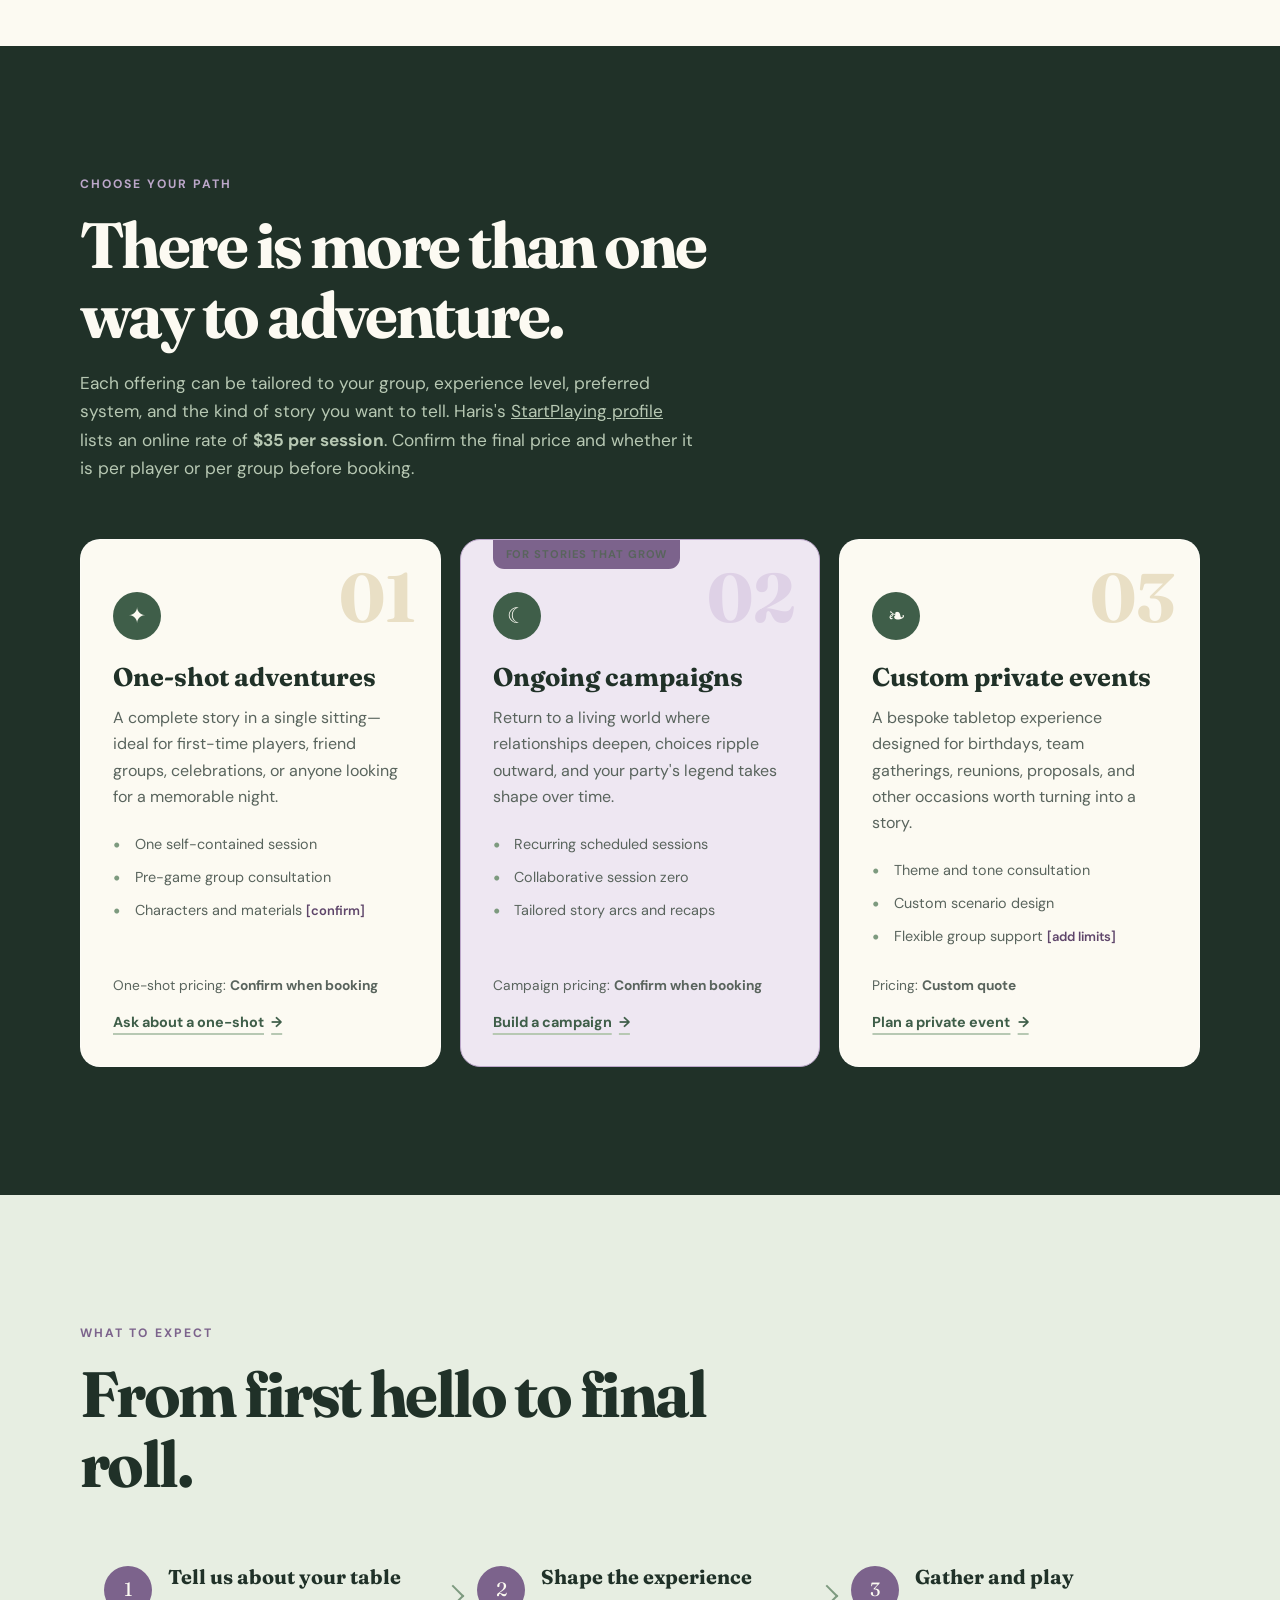
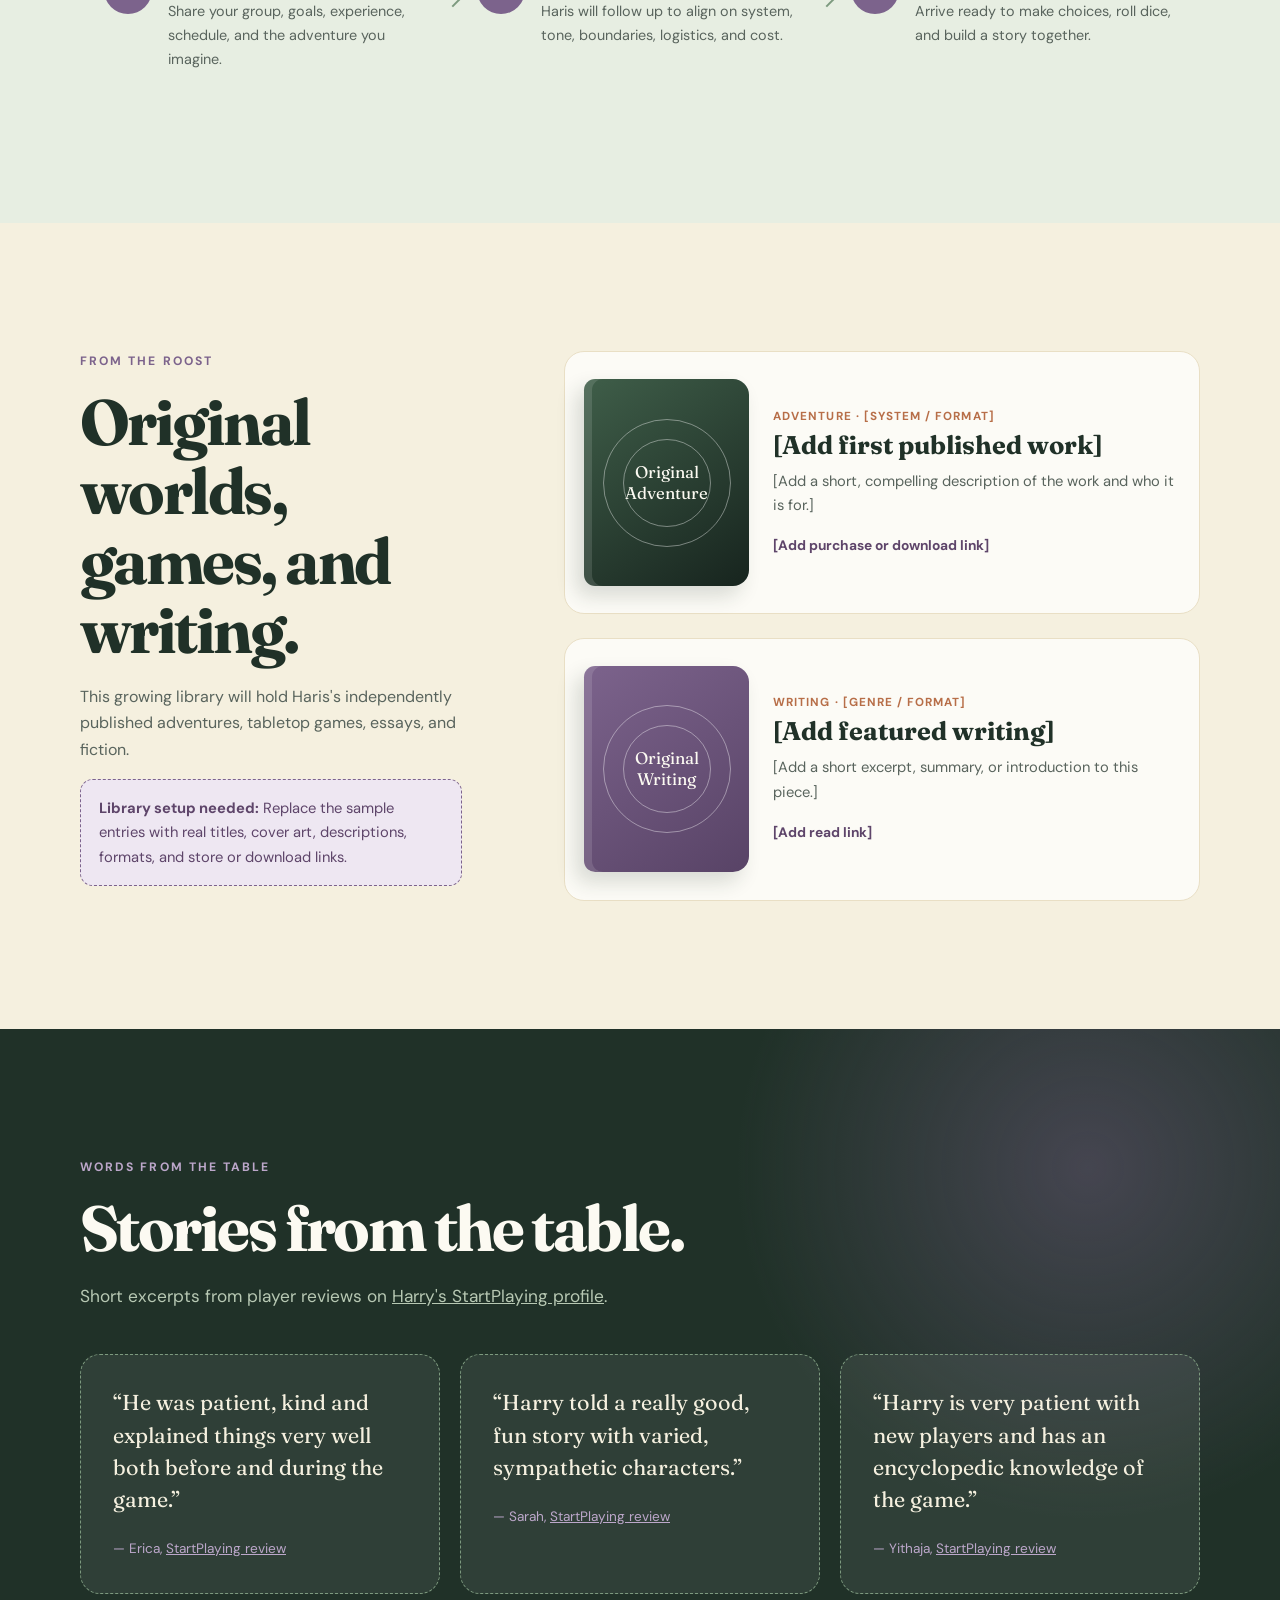
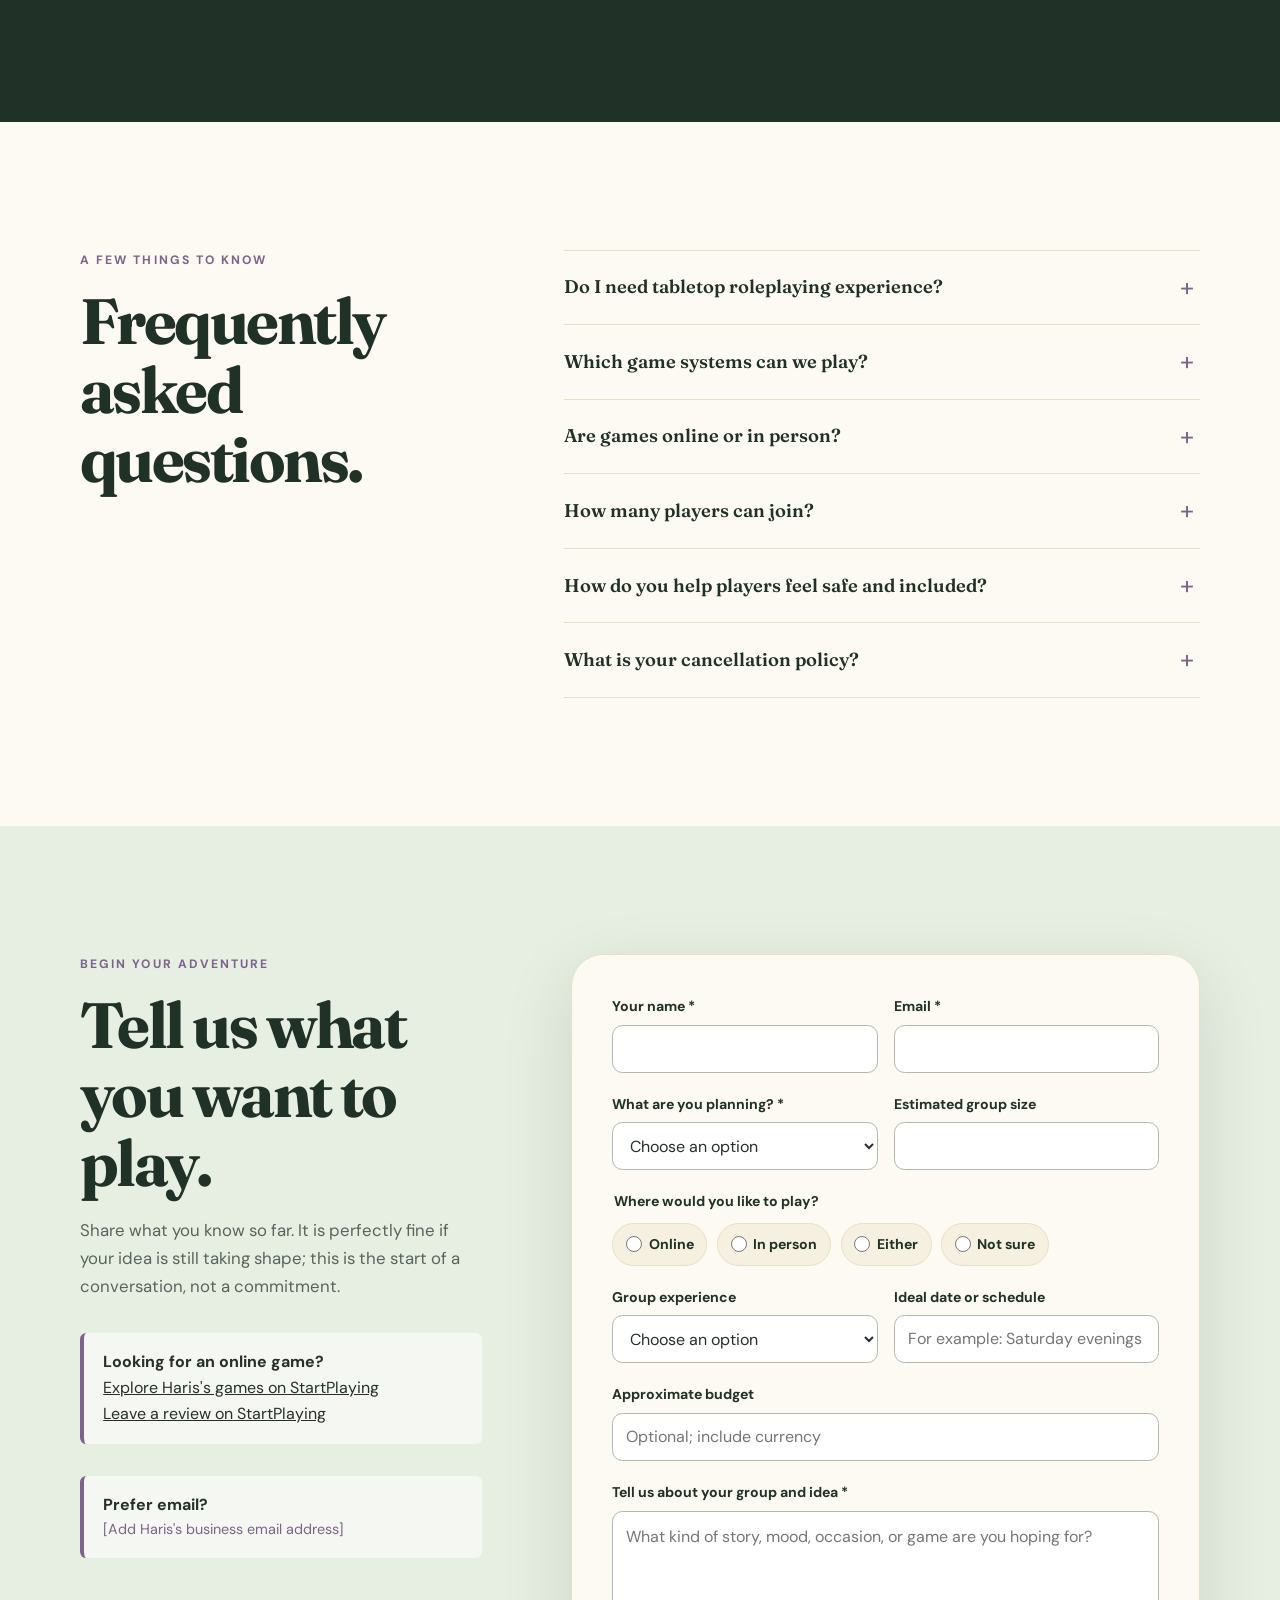
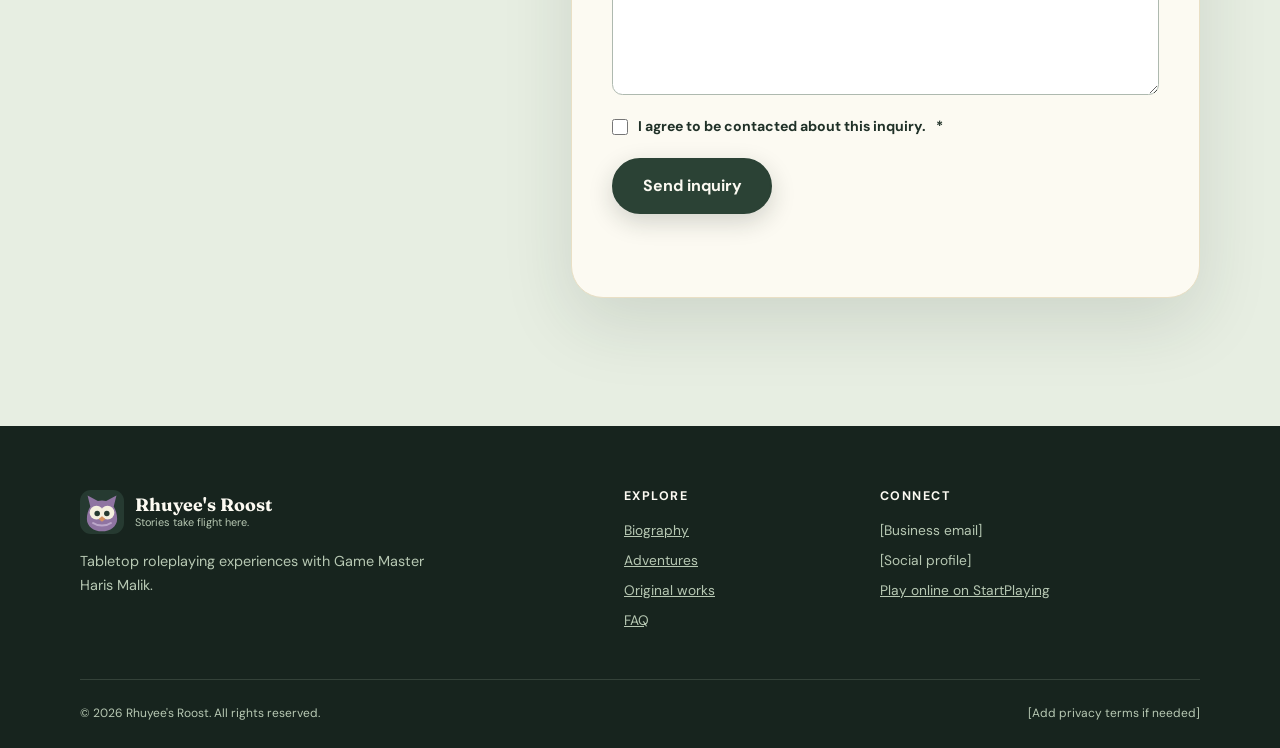
==== commit 02310a30: "Add Harry's biography page and fix mobile navigation Include Harry's portrait, biography navigation " ====
--- a/index.html
+++ b/index.html
@@ -53,7 +53,7 @@
         </button>
 
         <nav id="primary-navigation" class="primary-nav" aria-label="Primary navigation" data-nav>
-          <a href="#about">About</a>
+          <a href="biography.html">Biography</a>
           <a href="#services">Adventures</a>
           <a href="#library">Library</a>
           <a href="#faq">FAQ</a>
@@ -152,11 +152,12 @@
               every session is shaped around the people at the table: their interests, comfort,
               creativity, and appetite for adventure.
             </p>
-            <p class="placeholder-block">
-              <strong>Personalize this section:</strong> Add Haris's experience, favorite systems,
-              GMing philosophy, location or time zone, accessibility practices, and the story
-              behind the name Rhuyee's Roost.
-            </p>
+            <p>
+              Meet Harry, aka Game Master Rhuyee: a lifelong storyteller who has run well over
+              a dozen campaigns, from Dungeons and Dragons to indie games. For him, the
+              connections made at the table are what bring every adventure to life.
+            </p>
+            <a class="text-link" href="biography.html">Read Harry's biography <span aria-hidden="true">→</span></a>
             <div class="about-values">
               <div>
                 <strong>Player-led</strong>
@@ -540,7 +541,7 @@
         </div>
         <div>
           <h2>Explore</h2>
-          <a href="#about">About Haris</a>
+          <a href="biography.html">Biography</a>
           <a href="#services">Adventures</a>
           <a href="#library">Original works</a>
           <a href="#faq">FAQ</a>
@@ -554,7 +555,7 @@
       </div>
       <div class="shell footer-bottom">
         <p>© <span data-year></span> Rhuyee's Roost. All rights reserved.</p>
-        <p>Original site artwork and design. <span>[Add privacy terms if needed]</span></p>
+        <p><span>[Add privacy terms if needed]</span></p>
       </div>
     </footer>
   </body>
--- a/styles.css
+++ b/styles.css
@@ -464,6 +464,113 @@
   font-size: 0.84rem;
 }
 
+.biography-header {
+  background: var(--cream-50);
+}
+
+.primary-nav > a[aria-current="page"] {
+  text-decoration: underline;
+  text-underline-offset: 0.35rem;
+  text-decoration-color: var(--plum-600);
+}
+
+.biography-hero {
+  padding-block: 9rem 4.5rem;
+  background:
+    radial-gradient(circle at 90% 20%, rgba(188, 167, 202, 0.3), transparent 25rem),
+    linear-gradient(145deg, var(--cream-50), var(--sage-100));
+  border-bottom: 1px solid var(--cream-200);
+}
+
+.biography-hero-grid {
+  display: grid;
+  grid-template-columns: minmax(0, 1fr) 200px;
+  align-items: center;
+  gap: 3rem;
+}
+
+.biography-hero h1 {
+  font-size: clamp(3rem, 6.5vw, 5.5rem);
+}
+
+.biography-portrait {
+  width: 100%;
+  height: auto;
+  border-radius: var(--radius-medium);
+  filter: drop-shadow(0 18px 25px rgba(43, 66, 53, 0.16));
+}
+
+.biography-content {
+  max-width: 800px;
+  padding-block: 1rem 5rem;
+}
+
+.biography-section {
+  padding-block: 3.5rem;
+  border-bottom: 1px solid var(--cream-200);
+}
+
+.biography-section h2,
+.biography-invitation h2 {
+  font-size: clamp(2rem, 4vw, 3rem);
+}
+
+.biography-section p:not(.eyebrow),
+.biography-invitation > p:not(.eyebrow) {
+  color: var(--muted);
+  font-size: 1.08rem;
+  line-height: 1.85;
+}
+
+.biography-section > p:last-child {
+  margin-bottom: 0;
+}
+
+.biography-campaigns {
+  display: grid;
+  gap: 1.5rem;
+  margin-top: 2rem;
+}
+
+.biography-campaign {
+  padding: clamp(1.25rem, 4vw, 2rem);
+  background: var(--cream-100);
+  border: 1px solid var(--cream-200);
+  border-radius: var(--radius-medium);
+}
+
+.biography-campaign:nth-child(even) {
+  background: var(--sage-100);
+}
+
+.biography-campaign p {
+  margin-bottom: 0;
+}
+
+.biography-systems {
+  display: grid;
+  grid-template-columns: repeat(2, minmax(0, 1fr));
+  gap: 0.75rem 1.5rem;
+  padding-left: 1.25rem;
+  margin-bottom: 0;
+}
+
+.biography-systems li {
+  padding-left: 0.25rem;
+}
+
+.biography-systems li::marker {
+  color: var(--plum-600);
+}
+
+.biography-invitation {
+  padding-top: 3.5rem;
+}
+
+.biography-invitation .button-row {
+  margin-bottom: 0;
+}
+
 .services {
   background: var(--forest-900);
 }
@@ -1102,21 +1209,27 @@
   }
 
   .primary-nav {
-    position: fixed;
-    top: 5rem;
+    position: absolute;
+    top: 100%;
     right: 0;
-    bottom: 0;
     left: 0;
     display: none;
     flex-direction: column;
     align-items: stretch;
     gap: 0;
-    padding: 2rem var(--shell);
+    height: calc(100vh - 5rem);
+    height: calc(100dvh - 5rem);
+    overflow-y: auto;
+    padding: 2rem calc((100% - var(--shell)) / 2);
     background: var(--cream-50);
   }
 
   .primary-nav.open {
     display: flex;
+  }
+
+  .primary-nav > a {
+    flex-shrink: 0;
   }
 
   .primary-nav > a:not(.button) {
@@ -1208,6 +1321,23 @@
 
   .brand small {
     display: none;
+  }
+
+  .biography-hero {
+    padding-block: 7rem 3rem;
+  }
+
+  .biography-hero-grid {
+    grid-template-columns: minmax(0, 1fr);
+    gap: 2rem;
+  }
+
+  .biography-portrait {
+    width: min(200px, 100%);
+  }
+
+  .biography-systems {
+    grid-template-columns: minmax(0, 1fr);
   }
 
   .hero-notes {
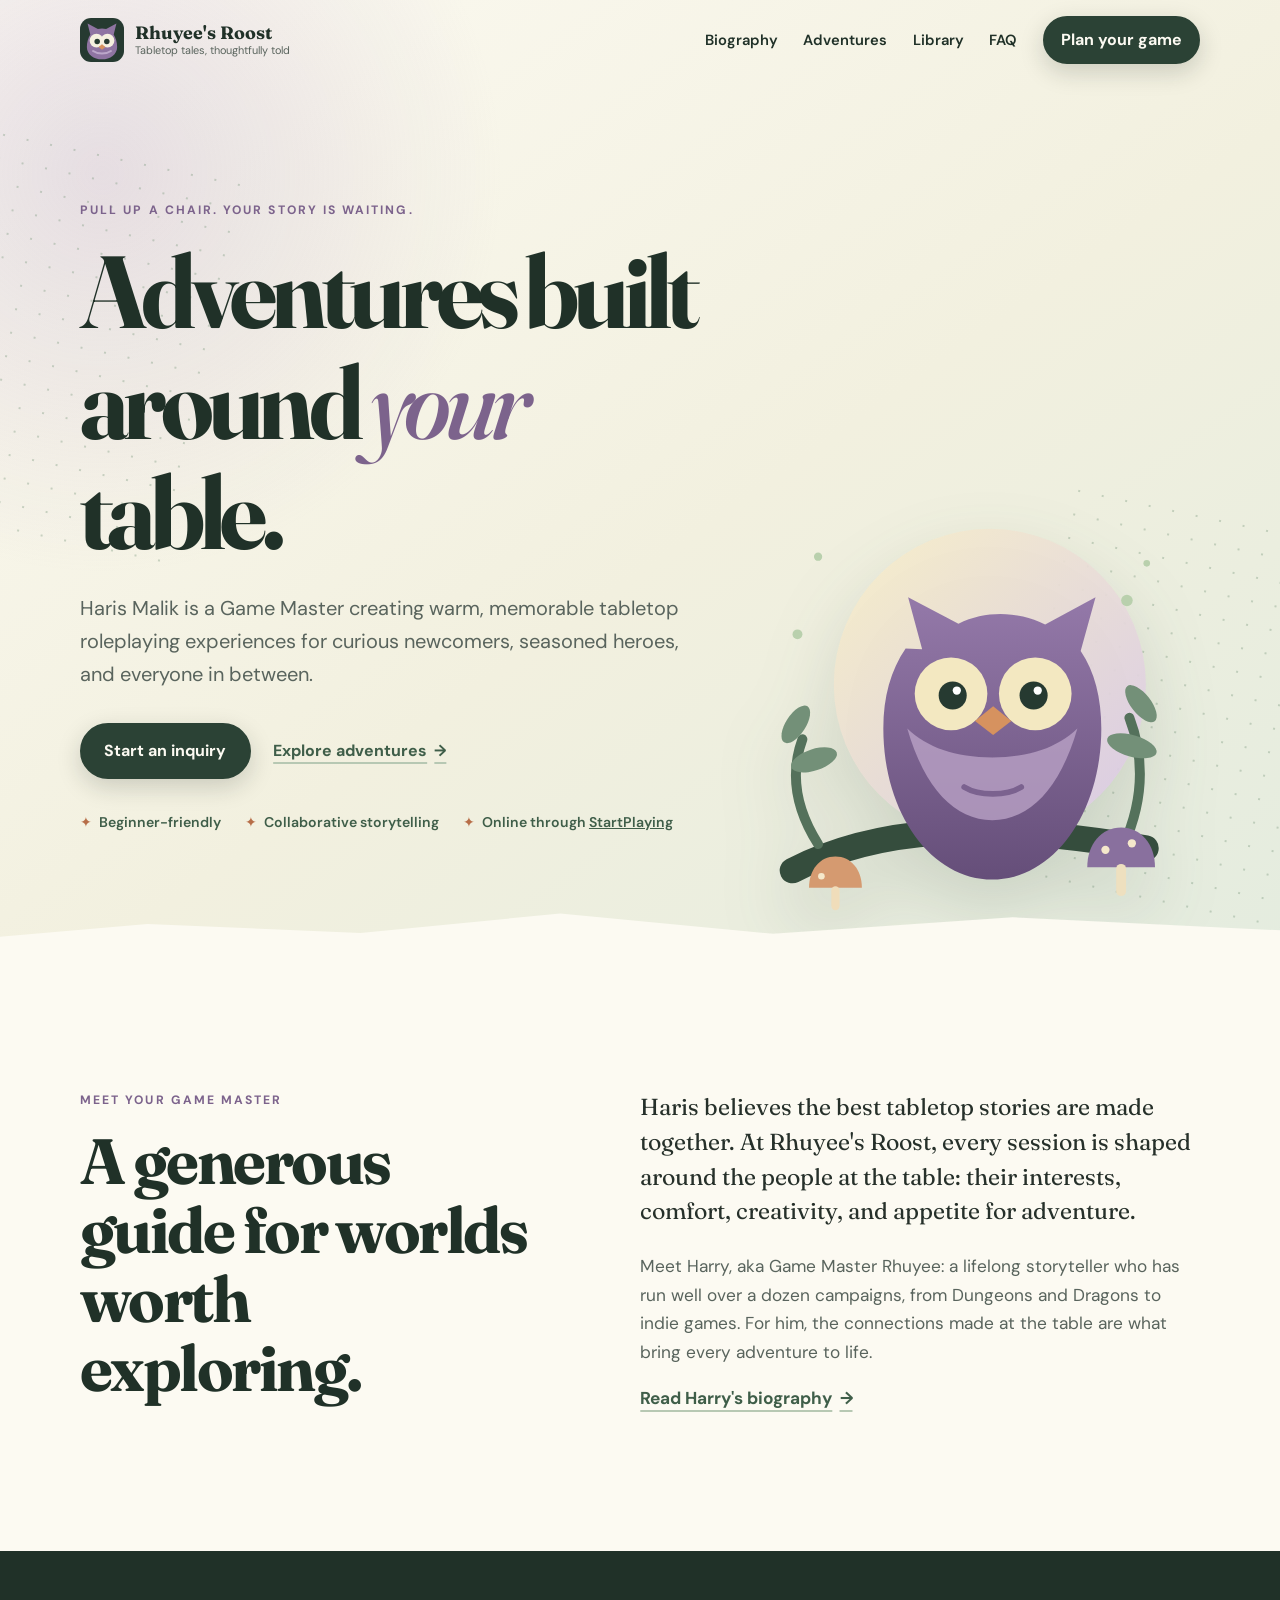
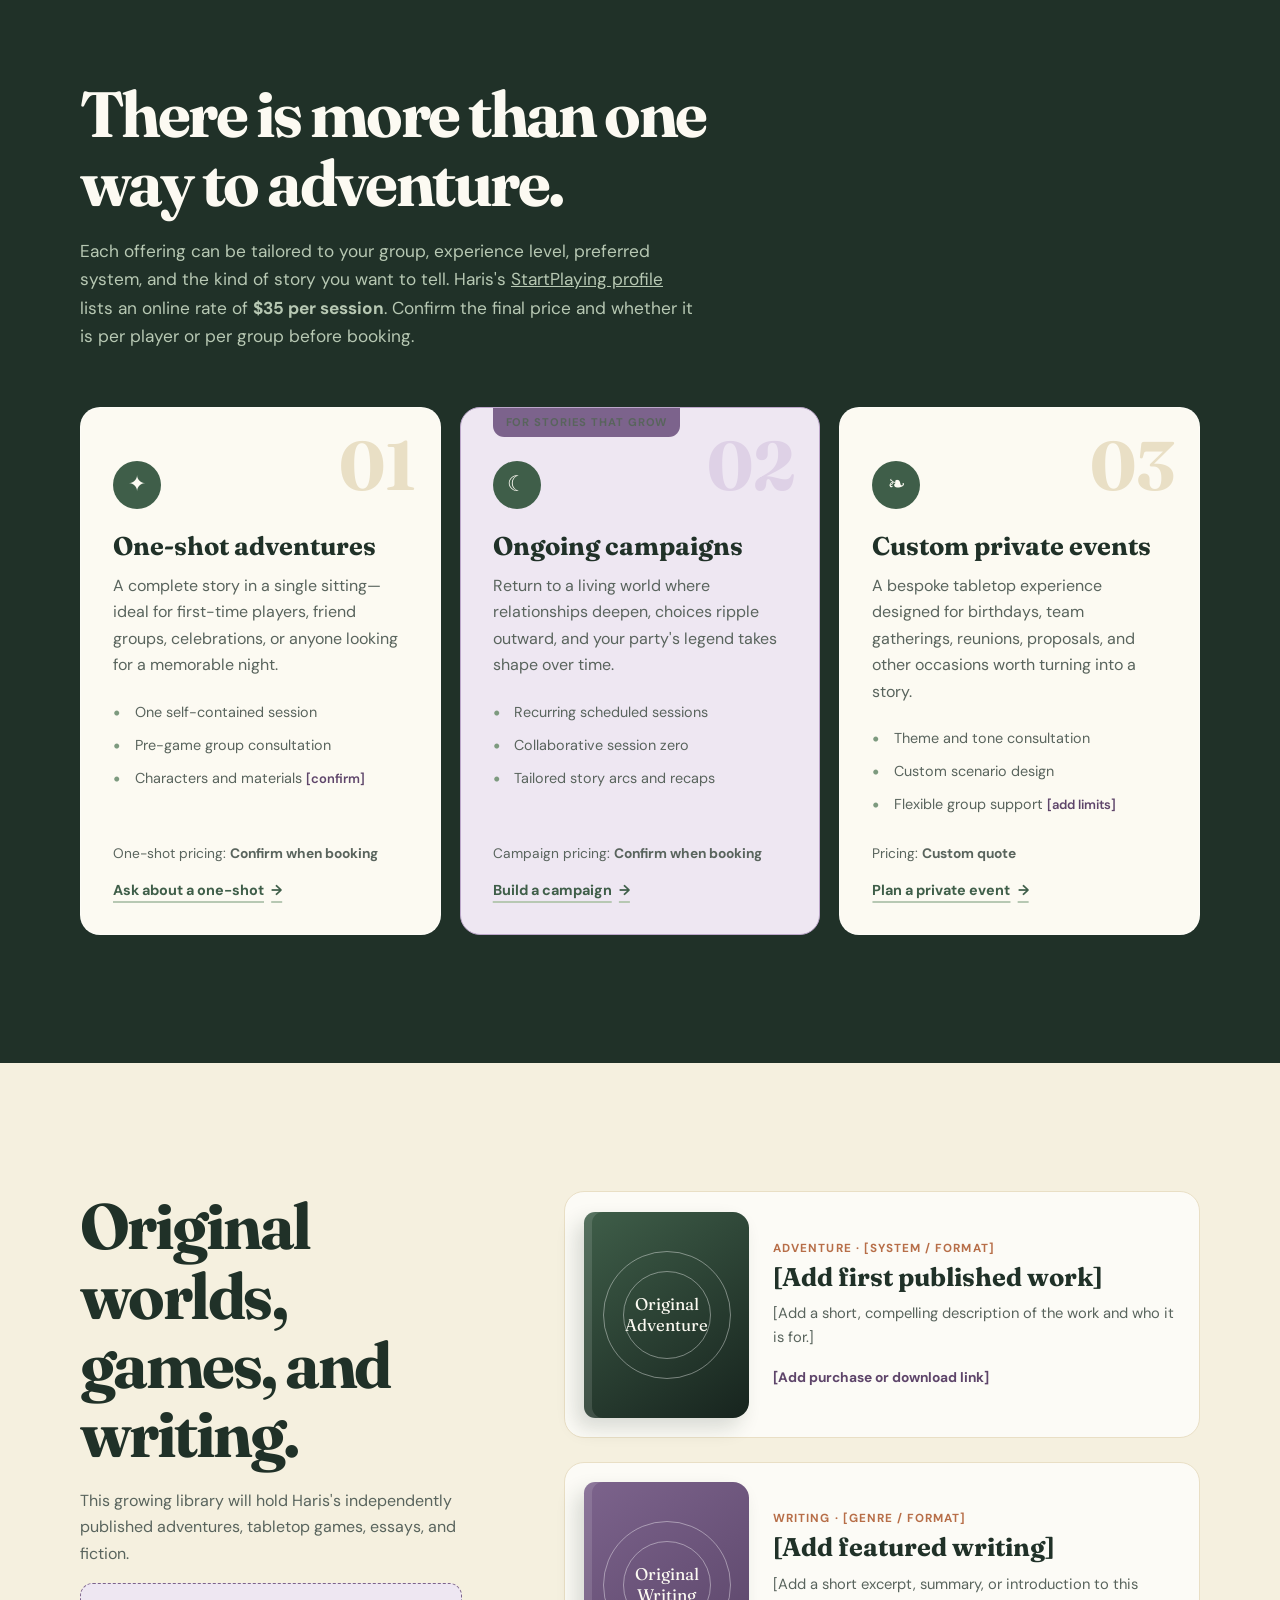
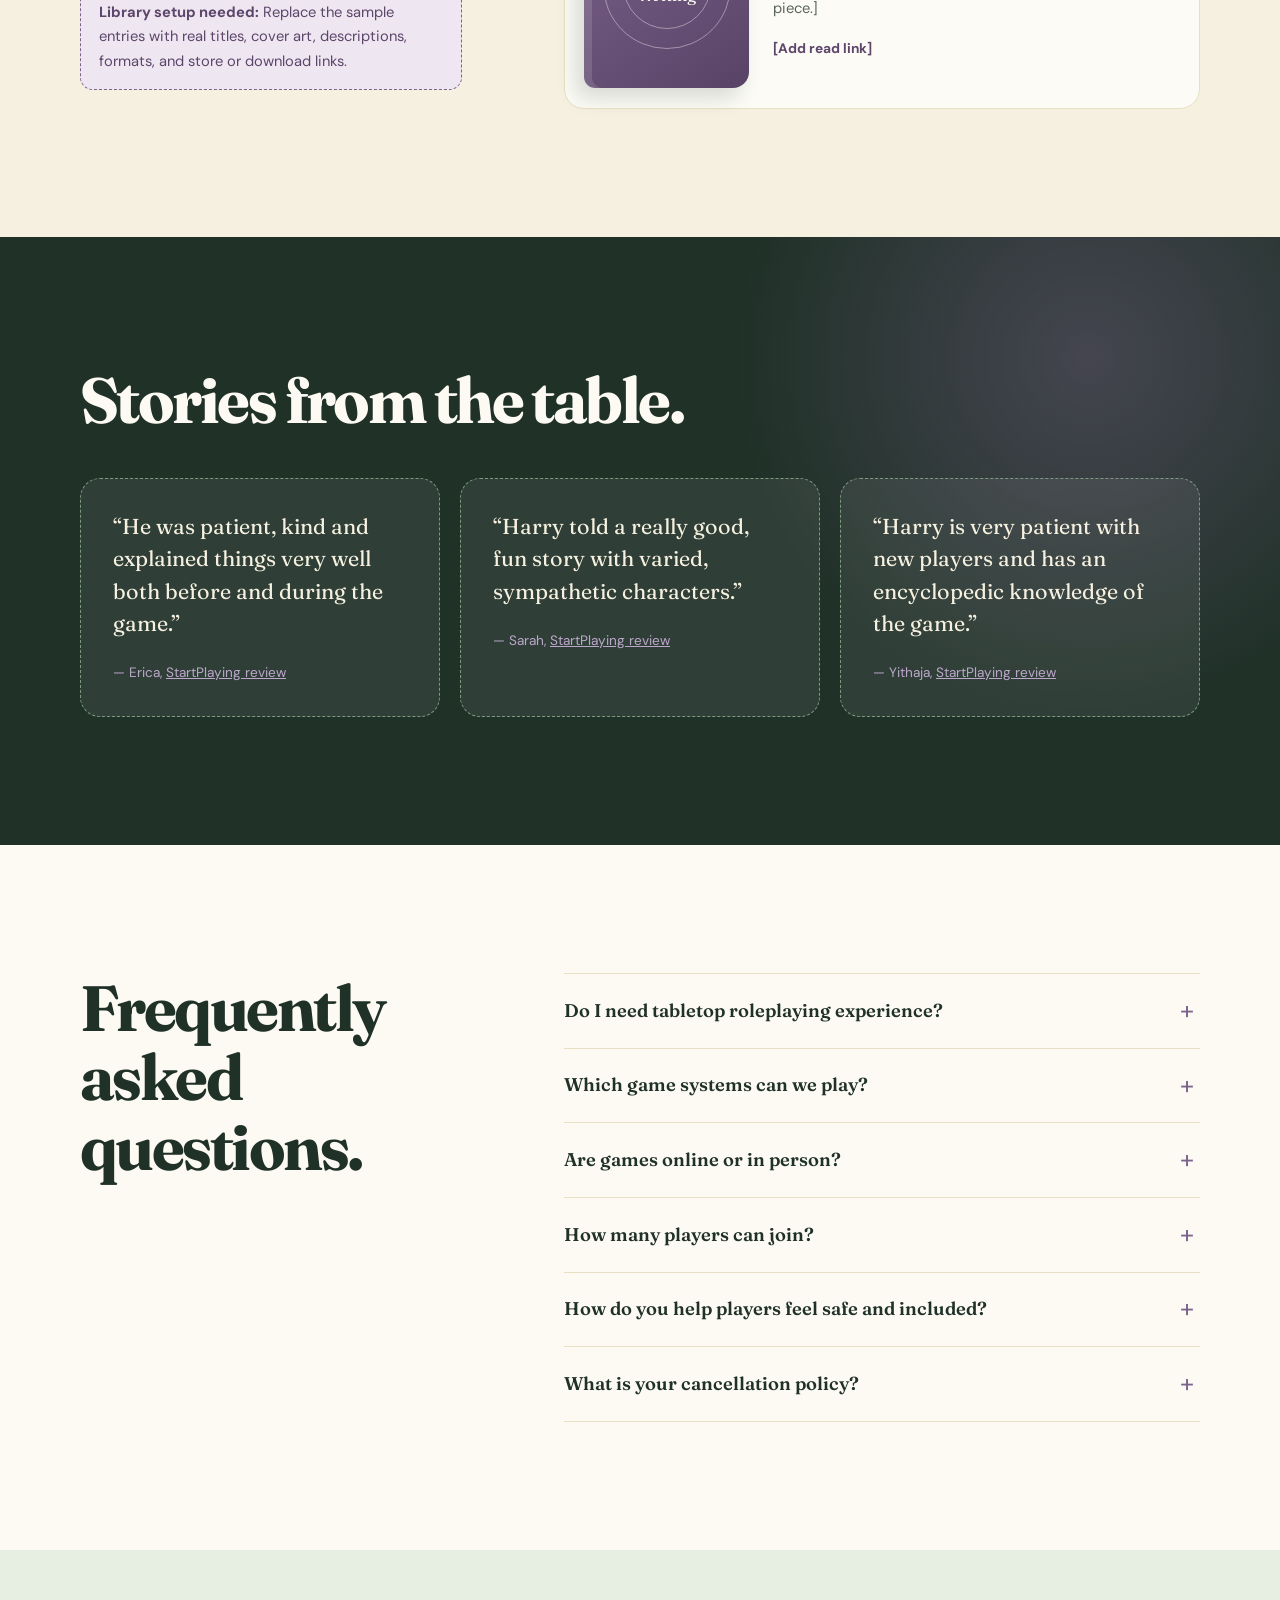
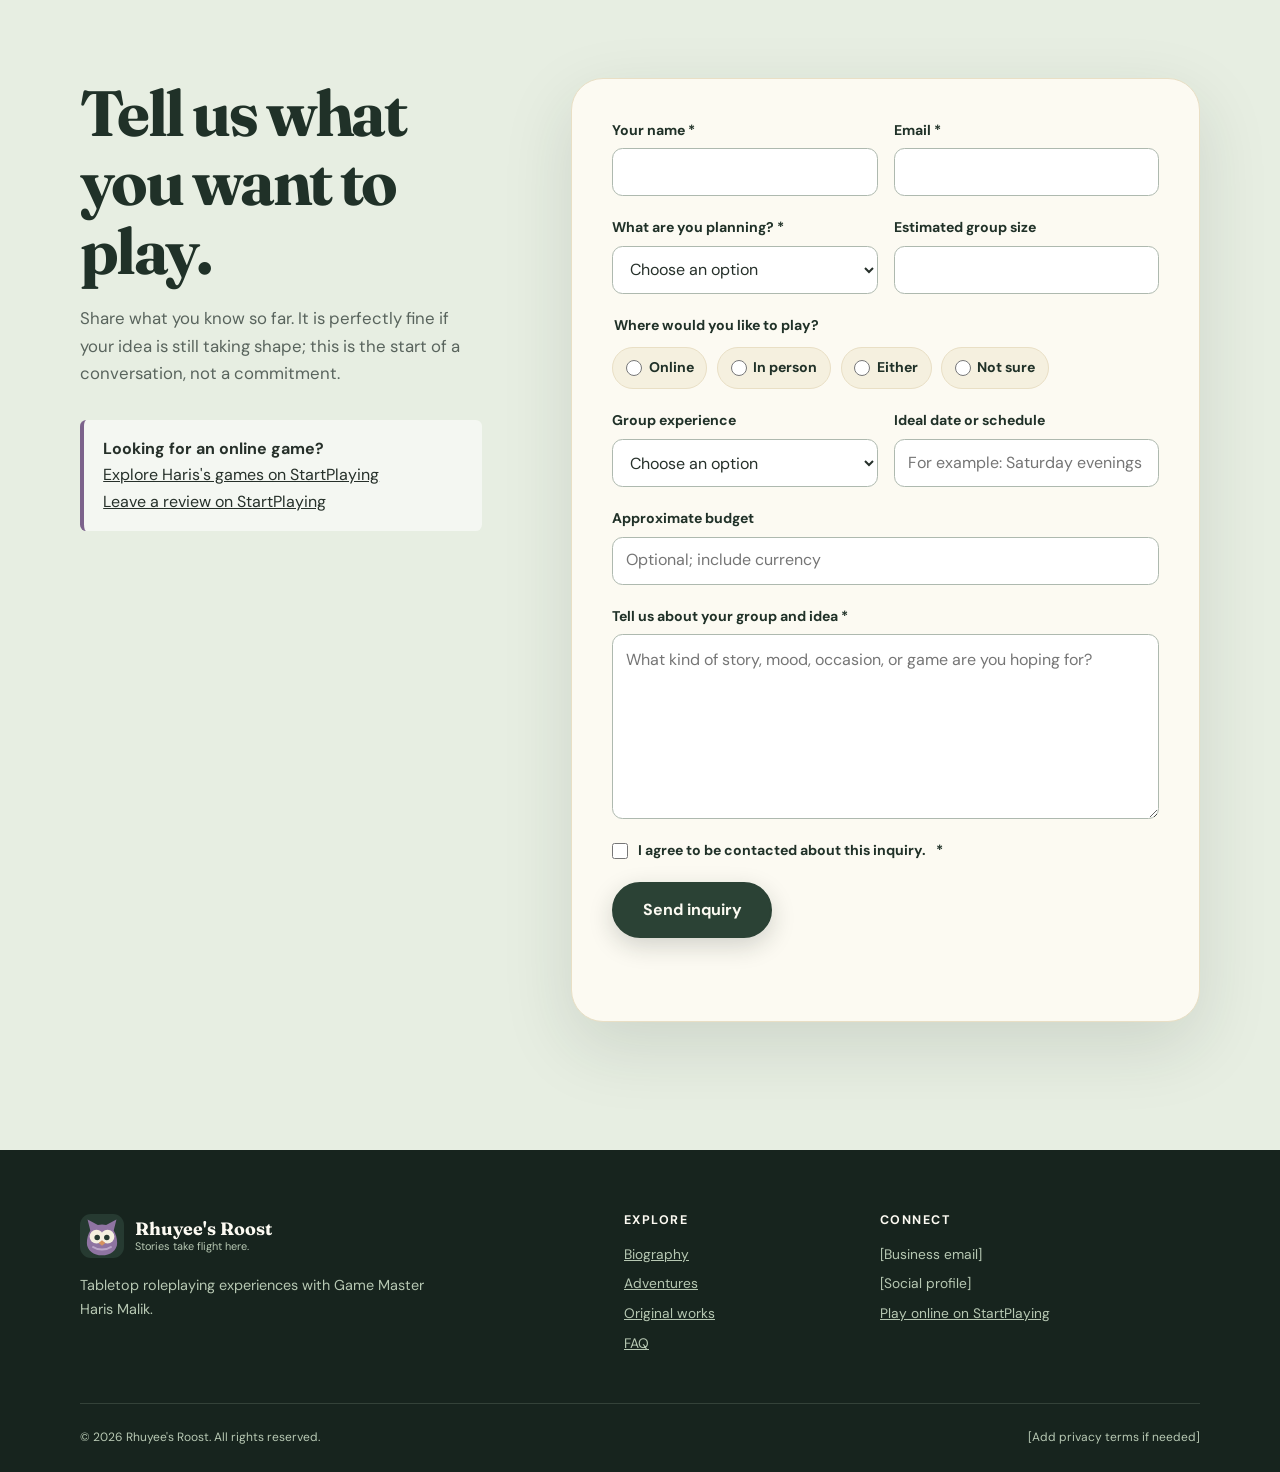
==== commit 9742a639: "Simplify homepage content and list game systems in FAQ Remove the selected sections and labels, and " ====
--- a/index.html
+++ b/index.html
@@ -158,20 +158,6 @@
               connections made at the table are what bring every adventure to life.
             </p>
             <a class="text-link" href="biography.html">Read Harry's biography <span aria-hidden="true">→</span></a>
-            <div class="about-values">
-              <div>
-                <strong>Player-led</strong>
-                <span>Your choices matter.</span>
-              </div>
-              <div>
-                <strong>Welcoming</strong>
-                <span>New players belong here.</span>
-              </div>
-              <div>
-                <strong>Prepared</strong>
-                <span>Care in every detail.</span>
-              </div>
-            </div>
           </div>
         </div>
       </section>
@@ -179,7 +165,6 @@
       <section id="services" class="section services">
         <div class="shell">
           <div class="section-heading">
-            <p class="eyebrow">Choose your path</p>
             <h2>There is more than one way to adventure.</h2>
             <p>
               Each offering can be tailored to your group, experience level, preferred system,
@@ -246,42 +231,9 @@
         </div>
       </section>
 
-      <section class="section experience">
-        <div class="shell">
-          <div class="section-heading compact">
-            <p class="eyebrow">What to expect</p>
-            <h2>From first hello to final roll.</h2>
-          </div>
-          <ol class="steps">
-            <li>
-              <span>1</span>
-              <div>
-                <h3>Tell us about your table</h3>
-                <p>Share your group, goals, experience, schedule, and the adventure you imagine.</p>
-              </div>
-            </li>
-            <li>
-              <span>2</span>
-              <div>
-                <h3>Shape the experience</h3>
-                <p>Haris will follow up to align on system, tone, boundaries, logistics, and cost.</p>
-              </div>
-            </li>
-            <li>
-              <span>3</span>
-              <div>
-                <h3>Gather and play</h3>
-                <p>Arrive ready to make choices, roll dice, and build a story together.</p>
-              </div>
-            </li>
-          </ol>
-        </div>
-      </section>
-
       <section id="library" class="section library">
         <div class="shell library-grid">
           <div class="library-intro">
-            <p class="eyebrow">From the Roost</p>
             <h2>Original worlds, games, and writing.</h2>
             <p>
               This growing library will hold Haris's independently published adventures,
@@ -326,12 +278,7 @@
       <section id="testimonials" class="section testimonials" aria-labelledby="testimonials-title">
         <div class="shell">
           <div class="section-heading compact">
-            <p class="eyebrow">Words from the table</p>
             <h2 id="testimonials-title">Stories from the table.</h2>
-            <p>
-              Short excerpts from player reviews on
-              <a href="https://startplaying.games/gm/rhuyee">Harry's StartPlaying profile</a>.
-            </p>
           </div>
           <div class="testimonial-grid">
             <blockquote cite="https://startplaying.games/gm/rhuyee">
@@ -353,7 +300,6 @@
       <section id="faq" class="section faq">
         <div class="shell faq-layout">
           <div>
-            <p class="eyebrow">A few things to know</p>
             <h2>Frequently asked questions.</h2>
           </div>
           <div class="accordion" data-accordion>
@@ -367,8 +313,12 @@
             <details>
               <summary>Which game systems can we play?</summary>
               <p>
-                <span class="placeholder-inline">[List the systems Haris currently offers.]</span>
-                If you have a particular system in mind, include it in your inquiry.
+                Harry has run Dungeons and Dragons 5e, Daggerheart, Call of Cthulhu,
+                Vampire the Masquerade 5th edition, Dungeon Crawler Carl RPG,
+                Monster of the Week, Kids on Bikes, Thirsty Sword Lesbians, ROOT,
+                Minimum Rage, Eat the Reich, Honey Heist, and The Witch is Dead.
+                If you'd like to play a system not listed here, feel free to include
+                it in your inquiry.
               </p>
             </details>
             <details>
@@ -410,7 +360,6 @@
       <section id="contact" class="section contact">
         <div class="shell contact-grid">
           <div class="contact-copy">
-            <p class="eyebrow">Begin your adventure</p>
             <h2>Tell us what you want to play.</h2>
             <p>
               Share what you know so far. It is perfectly fine if your idea is still taking shape;
@@ -420,10 +369,6 @@
               <strong>Looking for an online game?</strong>
               <a href="https://startplaying.games/gm/rhuyee">Explore Haris's games on StartPlaying</a>
               <a href="https://startplaying.games/gm/rhuyee/review">Leave a review on StartPlaying</a>
-            </div>
-            <div class="contact-note">
-              <strong>Prefer email?</strong>
-              <span>[Add Haris's business email address]</span>
             </div>
           </div>
 
